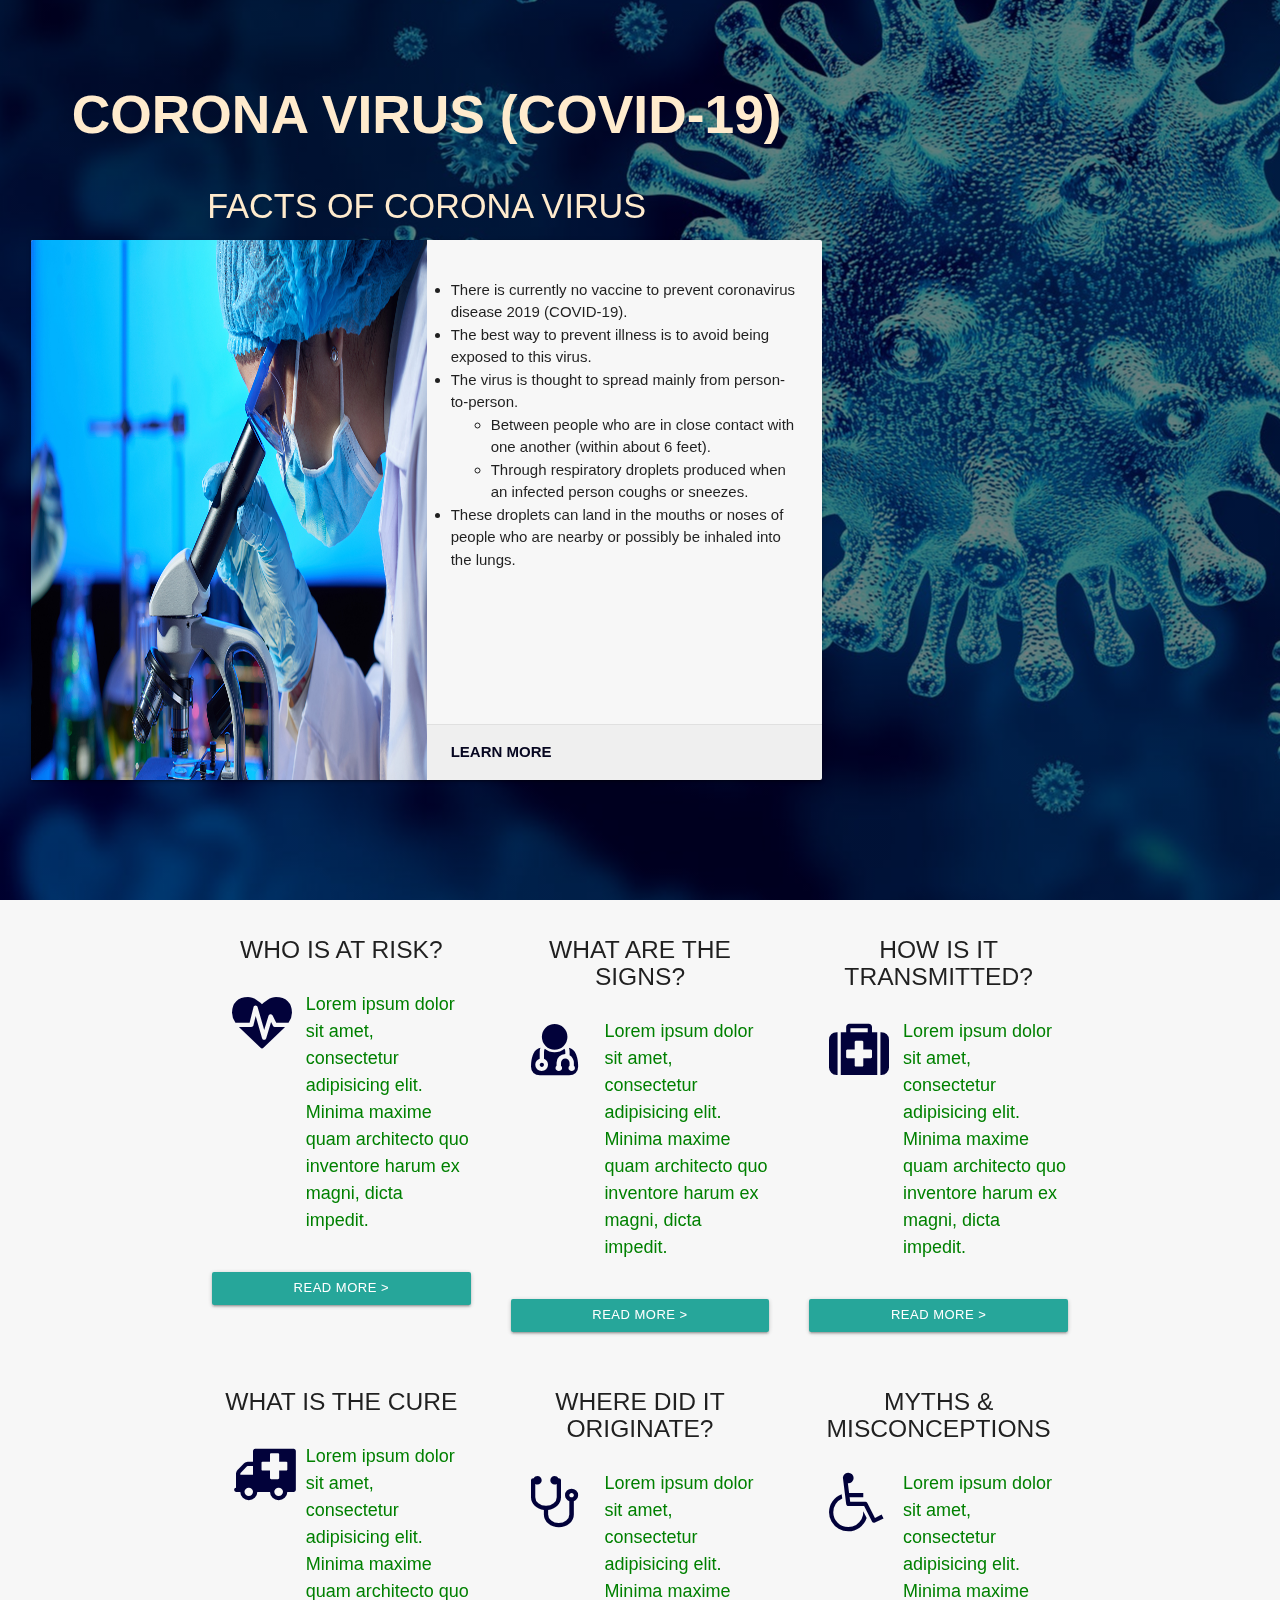
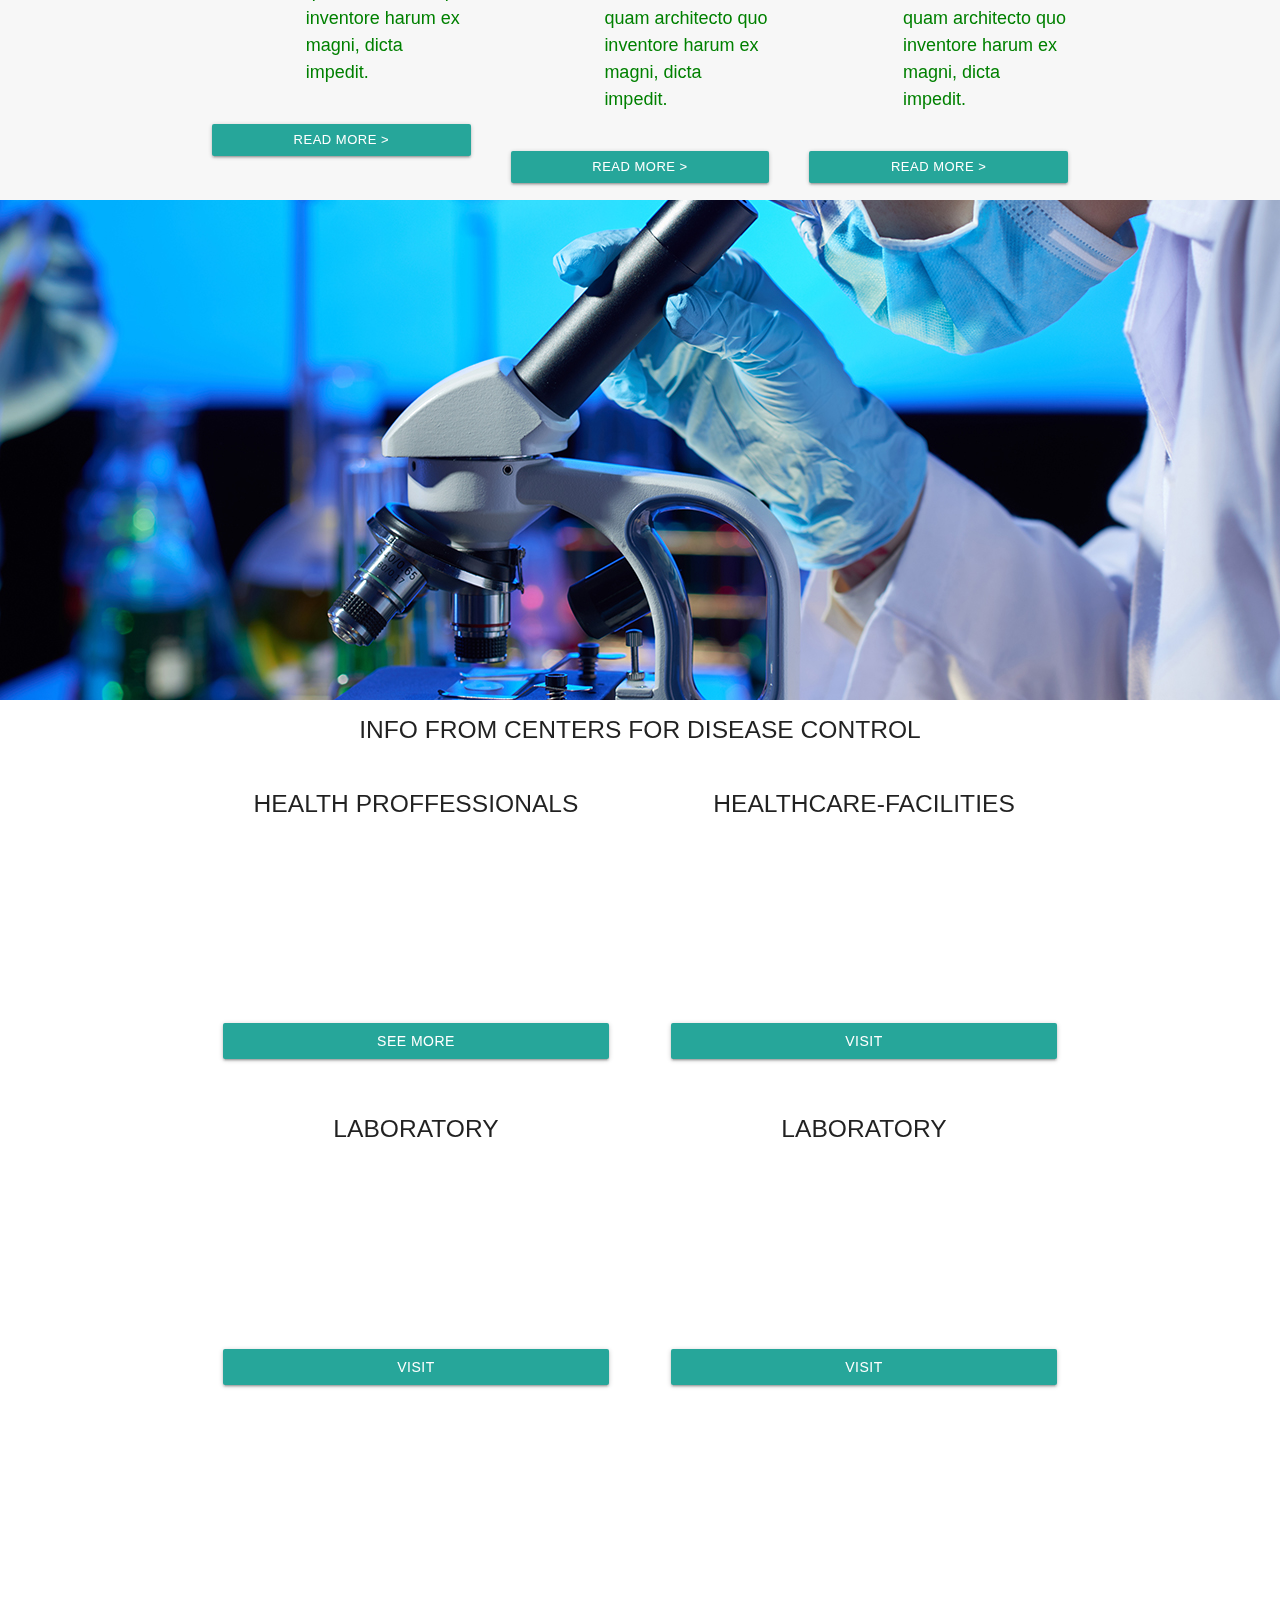
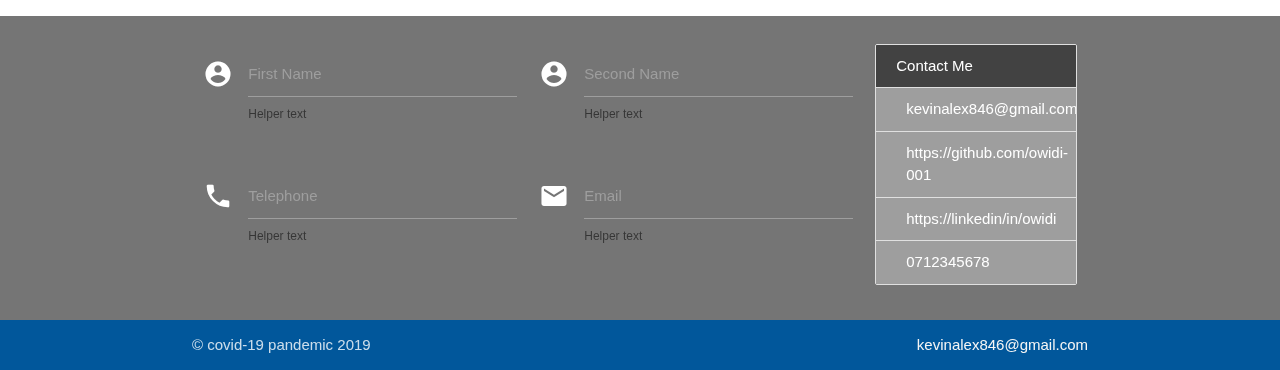
==== index.html @ fd0f8246 "first commit of this project" ====
<!DOCTYPE html>
<html lang="en">

<head>
    <meta charset="UTF-8">
    <meta name="viewport" content="width=device-width, initial-scale=1.0">
    <title>covid-19</title>

    <!-- Material Icons -->
    <link href="https://fonts.googleapis.com/icon?family=Material+Icons" rel="stylesheet">

    <!-- font awesome -->
    <link rel="stylesheet" href="https://cdnjs.cloudflare.com/ajax/libs/font-awesome/4.7.0/css/font-awesome.min.css">

    <!-- Compiled and minified CSS -->
    <link rel="stylesheet" href="https://cdnjs.cloudflare.com/ajax/libs/materialize/1.0.0/css/materialize.min.css">


    <!-- local css -->
    <link rel="stylesheet" href="css/style.css">
</head>

<body>
    <section id="showcase">
        <div class="text-caption">
            <div class="container-grid">
                <h2>corona virus <span> (covid-19)</span></h2>

                <div class="row">
                    <div class="col s12">
                        <h4 class="header">Facts of corona virus</h4>
                        <div class="card horizontal">
                            <div class="card-image">
                                <img src="./imgs/showcase1.jpg" class="responsive-img">
                            </div>
                            <div class="card-stacked">
                                <div class="card-content">
                                    <ul>
                                        <li>There is currently no vaccine to prevent coronavirus disease 2019
                                            (COVID-19).</li>
                                        <li>The best way to prevent illness is to avoid being exposed to this virus.
                                        </li>
                                        <li>The virus is thought to spread mainly from person-to-person.
                                            <ol>
                                                <li>Between people who are in close contact with one another (within
                                                    about 6 feet).</li>
                                                <li>Through respiratory droplets produced when an infected person coughs
                                                    or sneezes.</li>
                                            </ol>
                                        </li>
                                        <li>These droplets can land in the mouths or noses of people who are nearby or
                                            possibly be inhaled into the lungs.</li>
                                        <!-- <li></li> -->
                                    </ul>
                                </div>
                                <div class="card-action">
                                    <span> <a href="#">Learn more</a></span>
                                </div>
                            </div>
                        </div>
                    </div>
                </div>

            </div>

        </div>
        <div class="logo">

        </div>
    </section>

    <!-- second -->
    <section id="second">
        <div class="container">
            <div class="row">
                <div class="col s12 m4 l4">
                    <h5 class="service-heading">who is at risk?</h5>
                    <div class="row">
                        <div class="col s12 m3 l4">
                            <i class=" 	fa fa-heartbeat"></i>
                        </div>
                        <div class="col s12 m9 l8">
                            <p class="flow-text">Lorem ipsum dolor sit amet, consectetur adipisicing elit. Minima maxime
                                quam
                                architecto quo inventore harum ex magni, dicta impedit.</p>
                        </div>
                    </div>
                    <a href="#" class="waves-effect btn btn-small">Read more ></a>
                </div>
                <div class="col s12 m4 l4">
                    <h5 class="service-heading">What are the signs?</h5>
                    <div class="row">
                        <div class="col s12 m3 l4">

                            <i class="fa fa-user-md"></i>
                        </div>
                        <div class="col s12 m9 l8">
                            <p class="flow-text">Lorem ipsum dolor sit amet, consectetur adipisicing elit. Minima maxime
                                quam
                                architecto quo inventore harum ex magni, dicta impedit.</p>

                        </div>
                    </div>
                    <a href="#" class="waves-effect btn btn-small">Read more ></a>
                </div>
                <div class="col s12 m4 l4">
                    <h5 class="service-heading">How is it transmitted?</h5>
                    <div class="row">
                        <div class="col s12 m3 l4">

                            <i class="fa fa-medkit"></i>
                        </div>
                        <div class="col s12 m9 l8">
                            <p class="flow-text">Lorem ipsum dolor sit amet, consectetur adipisicing elit. Minima maxime
                                quam
                                architecto quo inventore harum ex magni, dicta impedit.</p>
                        </div>
                    </div>
                    <a href="#" class="waves-effect btn btn-small">Read more ></a>
                </div>
                <div class="col s12 m4 l4">
                    <h5 class="service-heading">What is the cure</h5>
                    <div class="row">
                        <div class="col s12 m3 l4">

                            <i class=" 	fa fa-ambulance"></i>
                        </div>
                        <div class="col s12 m9 l8">

                            <p class="flow-text">Lorem ipsum dolor sit amet, consectetur adipisicing elit. Minima maxime
                                quam
                                architecto quo inventore harum ex magni, dicta impedit.</p>

                        </div>
                    </div>
                    <a href="#" class="waves-effect btn btn-small">Read more ></a>
                </div>
                <div class="col s12 m4 l4">
                    <h5 class="service-heading">Where did it originate?</h5>
                    <div class="row">
                        <div class="col s12 m3 l4">

                            <i class="fa fa-stethoscope"></i>
                        </div>
                        <div class="col s12 m9 l8">

                            <p class="flow-text">Lorem ipsum dolor sit amet, consectetur adipisicing elit. Minima maxime
                                quam
                                architecto quo inventore harum ex magni, dicta impedit.</p>

                        </div>
                    </div>
                    <a href="#" class="waves-effect btn btn-small">Read more ></a>
                </div>
                <div class="col s12 m4 l4">
                    <h5 class="service-heading">Myths & misconceptions</h5>
                    <div class="row">
                        <div class="col s12 m3 l4">

                            <i class="fa fa-wheelchair"></i>
                        </div>
                        <div class="col s12 m9 l8">

                            <p class="flow-text">Lorem ipsum dolor sit amet, consectetur adipisicing elit. Minima maxime
                                quam
                                architecto quo inventore harum ex magni, dicta impedit.</p>
                        </div>
                    </div>
                    <a href="#" class="waves-effect btn btn-small">Read more ></a>
                </div>

            </div>
        </div>

    </section>

    <!-- parallax section -->

    <article class="parrallax">

        <div class="parallax-container">
            <div class="parallax"><img src="imgs/showcase1.jpg"></div>
        </div>
        <section class="article white">
            <h5>Info from Centers for disease control</h5>
            <div class="row container">
                <div class="col s12 m6 l6">
                    <div class="iframe center">
                        <span class="title">
                            <h5>health proffessionals</h5>
                        </span>
                        <iframe height="100%" width="100%"
                            src="https://www.cdc.gov/coronavirus/2019-ncov/hcp/index.html" frameborder="0"></iframe>
                            <a href="https://www.cdc.gov/coronavirus/2019-ncov/hcp/index.html" class="btn">see more</a>
                    </div>
                </div>
                <div class="col s12 m6 l6">
                    <div class="iframe center">
                        <span class="title">
                            <h5>healthcare-facilities</h5>
                        </span>
                        <iframe height="100%" width="100%"
                            src="https://www.cdc.gov/coronavirus/2019-ncov/healthcare-facilities/index.html"
                            frameborder="0"></iframe>
                            <a href="https://www.cdc.gov/coronavirus/2019-ncov/healthcare-facilities/index.html" class="btn">Visit</a>
                    </div>
                </div>
                <div class="col s12 m6 l6">
                    <div class="iframe center">
                        <span class="title">
                            <h5>laboratory</h5>
                        </span>
                        <iframe height="100%" width="100%"
                            src="https://www.cdc.gov/coronavirus/2019-ncov/lab/index.html" frameborder="0"></iframe>
                            <a href="https://www.cdc.gov/coronavirus/2019-ncov/lab/index.html" class="btn">Visit</a>
                    </div>
                </div>
                <div class="col s12 m6 l6">
                    <div class="iframe center">
                        <span class="title">
                            <h5>laboratory</h5>
                        </span>
                        <iframe height="100%" width="100%"
                            src="https://www.cdc.gov/coronavirus/2019-ncov/lab/index.html" frameborder="0"></iframe>
                            <a href="https://www.cdc.gov/coronavirus/2019-ncov/lab/index.html" class="btn">Visit</a>
                    </div>
                </div>
            </div>
        </section>

    </article>



    <footer class="page-footer #424242 grey darken-1">
        <div class="container">
            <div class="row">
                <div class="col l9 s12">
                    <div class="row">
                        <form class="col s12">
                            <div class="row">
                                <div class="input-field col s6">
                                    <i class="material-icons prefix">account_circle</i>
                                    <input id="icon_prefix" type="text" class="validate">
                                    <label for="icon_prefix">First Name</label>
                                    <span class="helper-text" data-error="wrong" data-success="right">Helper text</span>
                                </div>
                                <div class="input-field col s6">
                                    <i class="material-icons prefix">account_circle</i>
                                    <input id="icon_prefix" type="text" class="validate">
                                    <label for="icon_prefix">Second Name</label>
                                    <span class="helper-text" data-error="wrong" data-success="right">Helper text</span>
                                </div>
                            </div>
                            <div class="row">
                                <div class="input-field col s6">
                                    <i class="material-icons prefix">phone</i>
                                    <input id="icon_telephone" type="tel" class="validate">
                                    <label for="icon_telephone">Telephone</label>
                                    <span class="helper-text" data-error="wrong" data-success="right">Helper text</span>
                                </div>

                                <div class="input-field col s6">
                                    <i class="material-icons prefix">mail</i>
                                    <input id="icon_mail" type="email" class="validate">
                                    <label for="icon_mail">Email</label>
                                    <span class="helper-text" data-error="wrong" data-success="right">Helper text</span>
                                </div>
                            </div>
                        </form>
                    </div>
                </div>
                <div class="col  l3  s12">
                    <ul class="collection with-header">
                        <li class="collection-header #424242 grey darken-3">Contact Me</li>
                        <li class="collection-item #9e9e9e grey">kevinalex846@gmail.com</li>
                        <li class="collection-item #9e9e9e grey">https://github.com/owidi-001</li>
                        <li class="collection-item #9e9e9e grey">https://linkedin/in/owidi</li>
                        <li class="collection-item #9e9e9e grey"> 0712345678</li>
                      </ul>
                </div>
            </div>
        </div>
        <div class="footer-copyright #01579b light-blue darken-4">
            <div class="container">
                &copy; covid-19 pandemic 2019
                <a class="grey-text text-lighten-4 right" href="#!">kevinalex846@gmail.com</a>
            </div>
        </div>
    </footer>


    <!-- Compiled and minified JavaScript -->
    <script src="https://cdnjs.cloudflare.com/ajax/libs/materialize/1.0.0/js/materialize.min.js"></script>
    <script>
        M.AutoInit();
    </script>
</body>

</html>
---- css/style.css ----
/* globals */
*, ::before, ::after {
    box-sizing: inherit;
}
h1,h2,h3,h4,h5,h6{
    text-transform: uppercase;
    text-align: center;
}
.flow-text{
    color: green;
    font-size: large;
}
i.fa{
    font-size: 60px;
    text-align: center;
    color: rgb(2, 2, 58);
    padding: 20px;
    /* margin: 0px auto; */
    
}
.btn{
    width: 100%;
}
section{
    height: 100vh;
}
iframe ,.iframe{
    padding: 20px;
}

/* showcase */
#showcase{
    background: linear-gradient( rgba(0, 0, 0, 0.5), rgba(0, 0, 0, 0.5) ), url('../imgs/showcase.jpg');
    background-repeat: no-repeat;
    background-attachment: fixed;
    background-position: center;
    height: 100vh;
    display: grid;
    /* grid-template-columns: repeat(2,1fr); */
    grid-template-columns: 2fr 1fr;
}
/* #showcase .text-caption{
} */
#showcase .text-caption h2{
    color: blanchedalmond;
    padding-top: 30px;
    font-weight: 800;
}
#showcase .text-caption .container-grid{
    padding: 20px;

}
#showcase .text-caption .row .card{
    height: 60vh;
}
#showcase .text-caption .row h4.header{
    color: blanchedalmond;
}
#showcase .text-caption .row .card .card-image img{
    height: 100%;
}
#showcase .text-caption .row .card .card-stacked{
    background: rgba(0, 0, 0, 0.030);
} 
#showcase .text-caption .row .card .card-stacked ul li{
    list-style-type: disc;
    mix-blend-mode: multiply;
}
#showcase .text-caption .row .card .card-stacked ul li ol li{
    list-style-type: circle;
}
#showcase .text-caption .row .card .card-stacked .card-action a{
    color: rgb(6, 6, 32) !important;
    font-weight: 700;
}
#second{
    display: flex;
  justify-content: center;
  background: rgba(0, 0, 0, 0.030);
}
#second .row .m4{
    padding: 20px;
}
#c{
    background: #000;
    color: cornsilk;

}
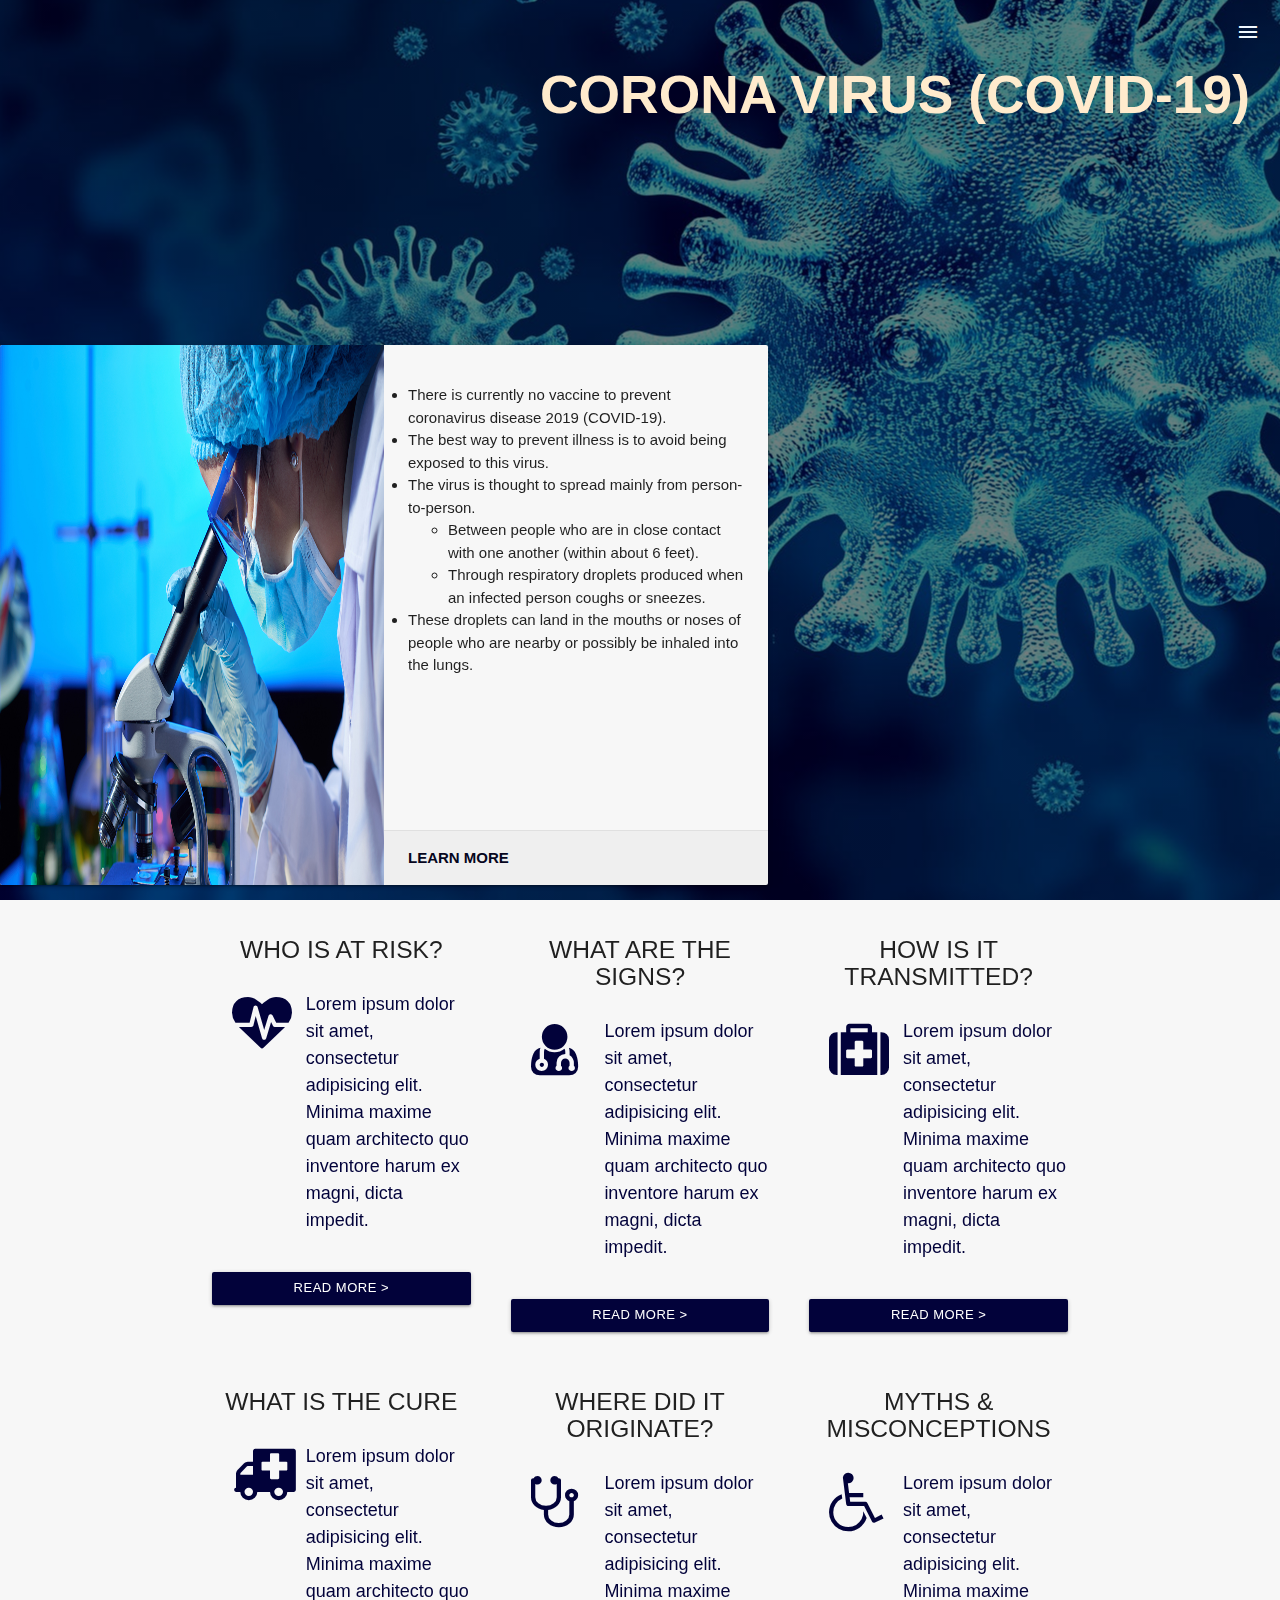
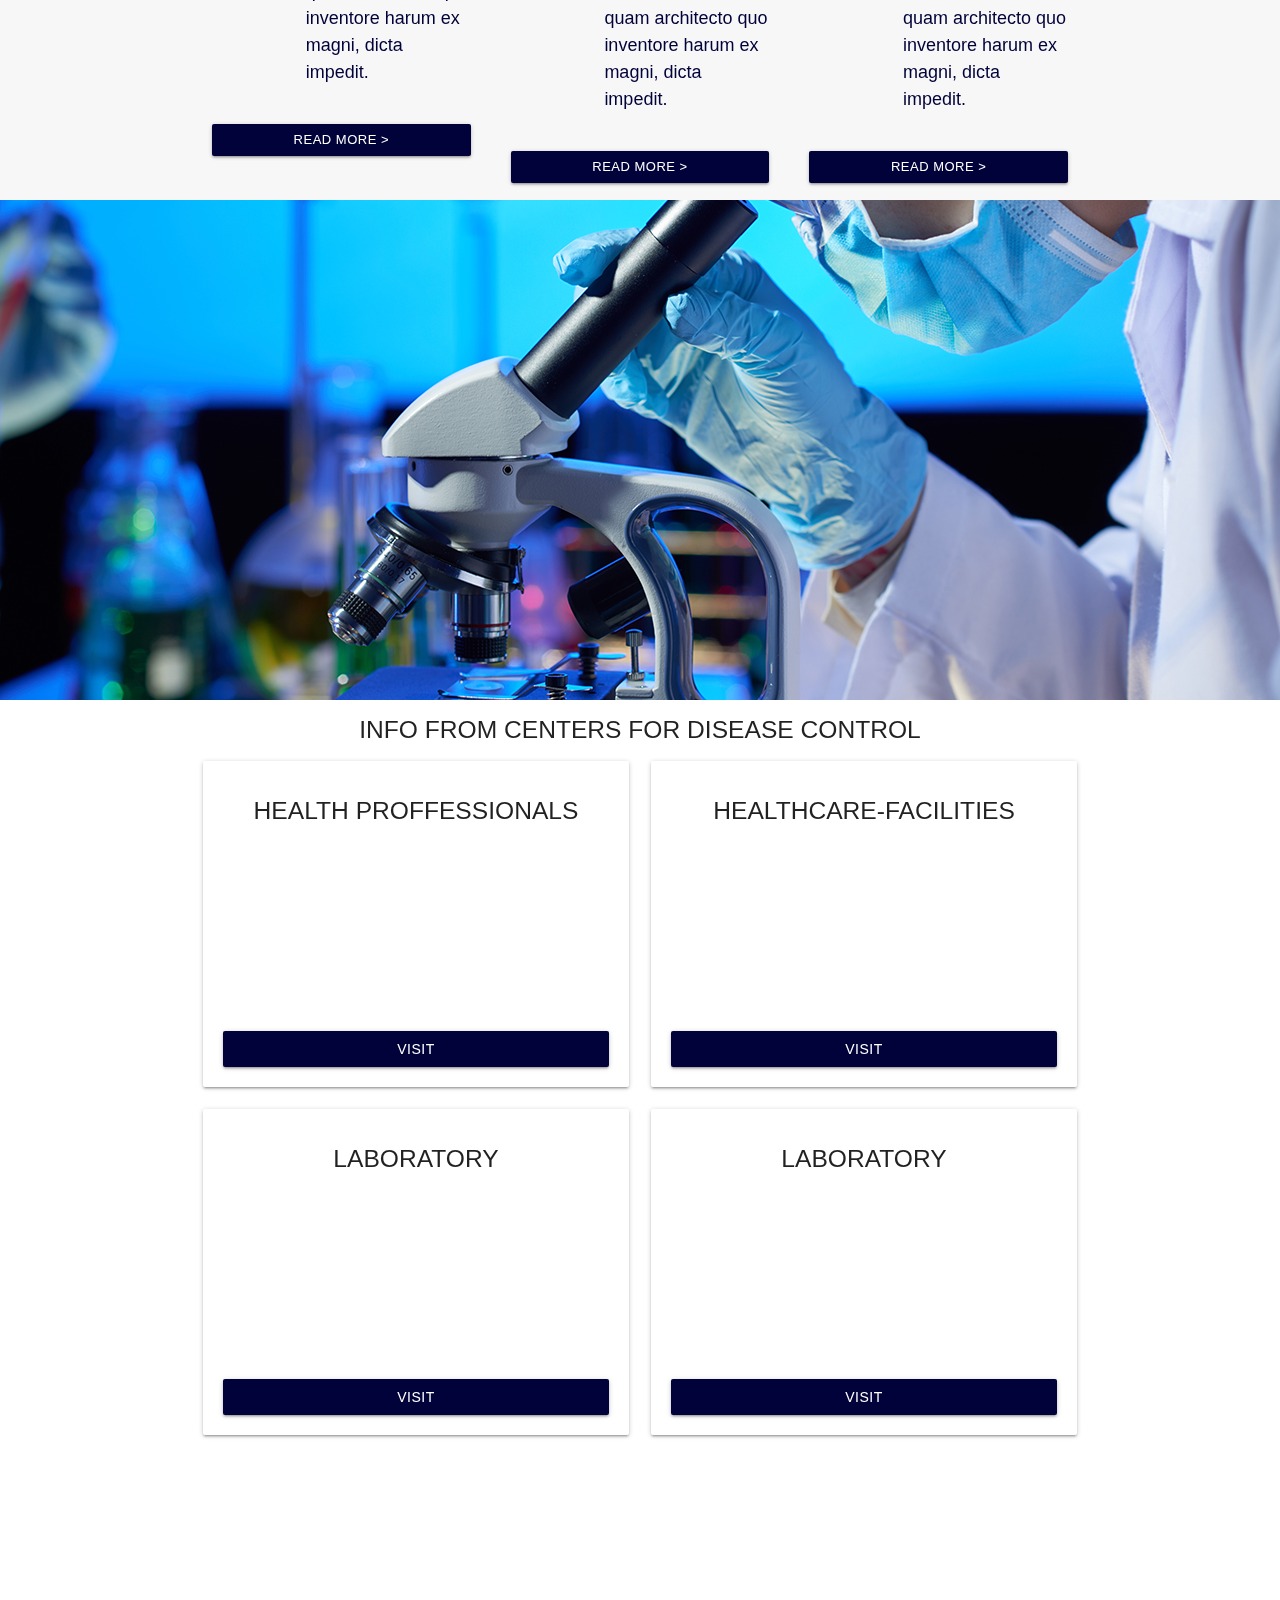
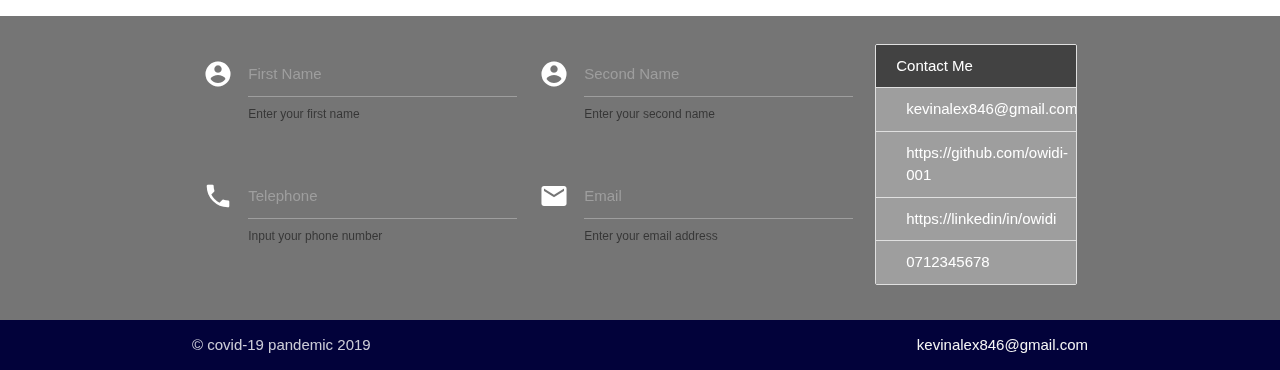
==== commit 33a752b1: "second commit" ====
--- a/index.html
+++ b/index.html
@@ -23,50 +23,73 @@
 <body>
     <section id="showcase">
         <div class="text-caption">
-            <div class="container-grid">
-                <h2>corona virus <span> (covid-19)</span></h2>
-
-                <div class="row">
-                    <div class="col s12">
-                        <h4 class="header">Facts of corona virus</h4>
-                        <div class="card horizontal">
-                            <div class="card-image">
-                                <img src="./imgs/showcase1.jpg" class="responsive-img">
+            <div class="container">
+                <h2>corona virus <span class="nav-title"> (covid-19)</span></h2>
+            </div>
+
+        </div>
+        <div class="pull-nav">
+
+            
+
+            <ul id="slide-out" class="sidenav">
+                <li>
+                    <div class="user-view">
+                        <div class="background">
+                            <img src="imgs/Coronavirus-Detection.jpg" class="responsive-img">
+                        </div>
+                        <a href="#user"><img class="circle responsive-img" src="imgs/corona1.jpg"></a>
+                        <a href="#name"><span class="white-text name">Kevin Owidi</span></a>
+                        <a href="#email"><span class="white-text email">kevinalex846@gmail.com</span></a>
+                    </div>
+                </li>
+                <li><a href="#!"><i class="material-icons">cloud</i>First Link With Icon</a></li>
+                <li><a href="#!">Second Link</a></li>
+                <li>
+                    <div class="divider"></div>
+                </li>
+                <li><a class="subheader">Subheader</a></li>
+                <li><a class="waves-effect" href="#!">Third Link With Waves</a></li>
+            </ul>
+            <a href="#" data-target="slide-out" class="sidenav-trigger right" id="menu"><i
+                    class="material-icons">menu</i></a>
+
+<!-- card -->
+                    <div class="row">
+                        <div class="col s12">
+                            <div class="card horizontal">
+                                <div class="card-image">
+                                    <img src="./imgs/showcase1.jpg" class="responsive-img">
+                                </div>
+                                <div class="card-stacked">
+                                    <div class="card-content">
+                                        <ul>
+                                            <li>There is currently no vaccine to prevent coronavirus disease 2019
+                                                (COVID-19).</li>
+                                            <li>The best way to prevent illness is to avoid being exposed to this virus.
+                                            </li>
+                                            <li>The virus is thought to spread mainly from person-to-person.
+                                                <ol>
+                                                    <li>Between people who are in close contact with one another (within
+                                                        about 6 feet).</li>
+                                                    <li>Through respiratory droplets produced when an infected person coughs
+                                                        or sneezes.</li>
+                                                </ol>
+                                            </li>
+                                            <li>These droplets can land in the mouths or noses of people who are nearby or
+                                                possibly be inhaled into the lungs.</li>
+                                            <!-- <li></li> -->
+                                        </ul>
+                                    </div>
+                                    <div class="card-action">
+                                        <span> <a href="#">Learn more</a></span>
+                                    </div>
+                                </div>
                             </div>
-                            <div class="card-stacked">
-                                <div class="card-content">
-                                    <ul>
-                                        <li>There is currently no vaccine to prevent coronavirus disease 2019
-                                            (COVID-19).</li>
-                                        <li>The best way to prevent illness is to avoid being exposed to this virus.
-                                        </li>
-                                        <li>The virus is thought to spread mainly from person-to-person.
-                                            <ol>
-                                                <li>Between people who are in close contact with one another (within
-                                                    about 6 feet).</li>
-                                                <li>Through respiratory droplets produced when an infected person coughs
-                                                    or sneezes.</li>
-                                            </ol>
-                                        </li>
-                                        <li>These droplets can land in the mouths or noses of people who are nearby or
-                                            possibly be inhaled into the lungs.</li>
-                                        <!-- <li></li> -->
-                                    </ul>
-                                </div>
-                                <div class="card-action">
-                                    <span> <a href="#">Learn more</a></span>
-                                </div>
-                            </div>
-                        </div>
-                    </div>
-                </div>
-
-            </div>
-
-        </div>
-        <div class="logo">
-
-        </div>
+                        </div>
+                    </div>
+        </div>
+        
     </section>
 
     <!-- second -->
@@ -185,44 +208,45 @@
             <h5>Info from Centers for disease control</h5>
             <div class="row container">
                 <div class="col s12 m6 l6">
-                    <div class="iframe center">
+                    <div class="iframe card-panel hoverable">
                         <span class="title">
                             <h5>health proffessionals</h5>
                         </span>
                         <iframe height="100%" width="100%"
                             src="https://www.cdc.gov/coronavirus/2019-ncov/hcp/index.html" frameborder="0"></iframe>
-                            <a href="https://www.cdc.gov/coronavirus/2019-ncov/hcp/index.html" class="btn">see more</a>
+                        <a href="https://www.cdc.gov/coronavirus/2019-ncov/hcp/index.html" class="btn">Visit</a>
                     </div>
                 </div>
                 <div class="col s12 m6 l6">
-                    <div class="iframe center">
+                    <div class="iframe card-panel hoverable">
                         <span class="title">
                             <h5>healthcare-facilities</h5>
                         </span>
                         <iframe height="100%" width="100%"
                             src="https://www.cdc.gov/coronavirus/2019-ncov/healthcare-facilities/index.html"
                             frameborder="0"></iframe>
-                            <a href="https://www.cdc.gov/coronavirus/2019-ncov/healthcare-facilities/index.html" class="btn">Visit</a>
+                        <a href="https://www.cdc.gov/coronavirus/2019-ncov/healthcare-facilities/index.html"
+                            class="btn">Visit</a>
                     </div>
                 </div>
                 <div class="col s12 m6 l6">
-                    <div class="iframe center">
+                    <div class="iframe card-panel hoverable">
                         <span class="title">
                             <h5>laboratory</h5>
                         </span>
                         <iframe height="100%" width="100%"
                             src="https://www.cdc.gov/coronavirus/2019-ncov/lab/index.html" frameborder="0"></iframe>
-                            <a href="https://www.cdc.gov/coronavirus/2019-ncov/lab/index.html" class="btn">Visit</a>
+                        <a href="https://www.cdc.gov/coronavirus/2019-ncov/lab/index.html" class="btn">Visit</a>
                     </div>
                 </div>
                 <div class="col s12 m6 l6">
-                    <div class="iframe center">
+                    <div class="iframe card-panel hoverable">
                         <span class="title">
                             <h5>laboratory</h5>
                         </span>
                         <iframe height="100%" width="100%"
                             src="https://www.cdc.gov/coronavirus/2019-ncov/lab/index.html" frameborder="0"></iframe>
-                            <a href="https://www.cdc.gov/coronavirus/2019-ncov/lab/index.html" class="btn">Visit</a>
+                        <a href="https://www.cdc.gov/coronavirus/2019-ncov/lab/index.html" class="btn">Visit</a>
                     </div>
                 </div>
             </div>
@@ -243,13 +267,15 @@
                                     <i class="material-icons prefix">account_circle</i>
                                     <input id="icon_prefix" type="text" class="validate">
                                     <label for="icon_prefix">First Name</label>
-                                    <span class="helper-text" data-error="wrong" data-success="right">Helper text</span>
+                                    <span class="helper-text" data-error="wrong" data-success="right">Enter your first
+                                        name</span>
                                 </div>
                                 <div class="input-field col s6">
                                     <i class="material-icons prefix">account_circle</i>
                                     <input id="icon_prefix" type="text" class="validate">
                                     <label for="icon_prefix">Second Name</label>
-                                    <span class="helper-text" data-error="wrong" data-success="right">Helper text</span>
+                                    <span class="helper-text" data-error="wrong" data-success="right">Enter your second
+                                        name</span>
                                 </div>
                             </div>
                             <div class="row">
@@ -257,14 +283,16 @@
                                     <i class="material-icons prefix">phone</i>
                                     <input id="icon_telephone" type="tel" class="validate">
                                     <label for="icon_telephone">Telephone</label>
-                                    <span class="helper-text" data-error="wrong" data-success="right">Helper text</span>
+                                    <span class="helper-text" data-error="wrong" data-success="right">Input your phone
+                                        number</span>
                                 </div>
 
                                 <div class="input-field col s6">
                                     <i class="material-icons prefix">mail</i>
                                     <input id="icon_mail" type="email" class="validate">
                                     <label for="icon_mail">Email</label>
-                                    <span class="helper-text" data-error="wrong" data-success="right">Helper text</span>
+                                    <span class="helper-text" data-error="wrong" data-success="right">Enter your email
+                                        address</span>
                                 </div>
                             </div>
                         </form>
@@ -277,11 +305,11 @@
                         <li class="collection-item #9e9e9e grey">https://github.com/owidi-001</li>
                         <li class="collection-item #9e9e9e grey">https://linkedin/in/owidi</li>
                         <li class="collection-item #9e9e9e grey"> 0712345678</li>
-                      </ul>
-                </div>
-            </div>
-        </div>
-        <div class="footer-copyright #01579b light-blue darken-4">
+                    </ul>
+                </div>
+            </div>
+        </div>
+        <div class="footer-copyright ">
             <div class="container">
                 &copy; covid-19 pandemic 2019
                 <a class="grey-text text-lighten-4 right" href="#!">kevinalex846@gmail.com</a>
--- a/css/style.css
+++ b/css/style.css
@@ -7,7 +7,7 @@
     text-align: center;
 }
 .flow-text{
-    color: green;
+    color: rgb(2, 2, 58);
     font-size: large;
 }
 i.fa{
@@ -20,12 +20,22 @@
 }
 .btn{
     width: 100%;
+    background: rgb(2, 2, 58);
+}
+.btn:hover{
+    background: rgb(2, 2, 58);
 }
 section{
     height: 100vh;
 }
 iframe ,.iframe{
     padding: 20px;
+}
+
+/* navigation */
+#menu{
+    padding: 20px;
+    color: aliceblue;
 }
 
 /* showcase */
@@ -37,39 +47,48 @@
     height: 100vh;
     display: grid;
     /* grid-template-columns: repeat(2,1fr); */
-    grid-template-columns: 2fr 1fr;
+    grid-template-columns: 1fr 2fr;
+    position: relative;
+    
 }
 /* #showcase .text-caption{
 } */
 #showcase .text-caption h2{
+    position: absolute;
+    top: 0;
+    right: 0;
     color: blanchedalmond;
-    padding-top: 30px;
+    padding: 30px;
     font-weight: 800;
 }
-#showcase .text-caption .container-grid{
+#showcase .text-caption .container{
     padding: 20px;
 
 }
-#showcase .text-caption .row .card{
+#showcase .row .card{
     height: 60vh;
+    position: absolute;
+    bottom: 0;
+    left: 0;
+    width: 60%;
 }
-#showcase .text-caption .row h4.header{
+#showcase .row h4.header{
     color: blanchedalmond;
 }
-#showcase .text-caption .row .card .card-image img{
+#showcase .row .card .card-image img{
     height: 100%;
 }
-#showcase .text-caption .row .card .card-stacked{
+#showcase .row .card .card-stacked{
     background: rgba(0, 0, 0, 0.030);
 } 
-#showcase .text-caption .row .card .card-stacked ul li{
+#showcase .row .card .card-stacked ul li{
     list-style-type: disc;
     mix-blend-mode: multiply;
 }
-#showcase .text-caption .row .card .card-stacked ul li ol li{
+#showcase .row .card .card-stacked ul li ol li{
     list-style-type: circle;
 }
-#showcase .text-caption .row .card .card-stacked .card-action a{
+#showcase .row .card .card-stacked .card-action a{
     color: rgb(6, 6, 32) !important;
     font-weight: 700;
 }
@@ -85,4 +104,8 @@
     background: #000;
     color: cornsilk;
 
+}
+
+footer .footer-copyright{
+    background: rgb(2, 2, 58) !important;
 }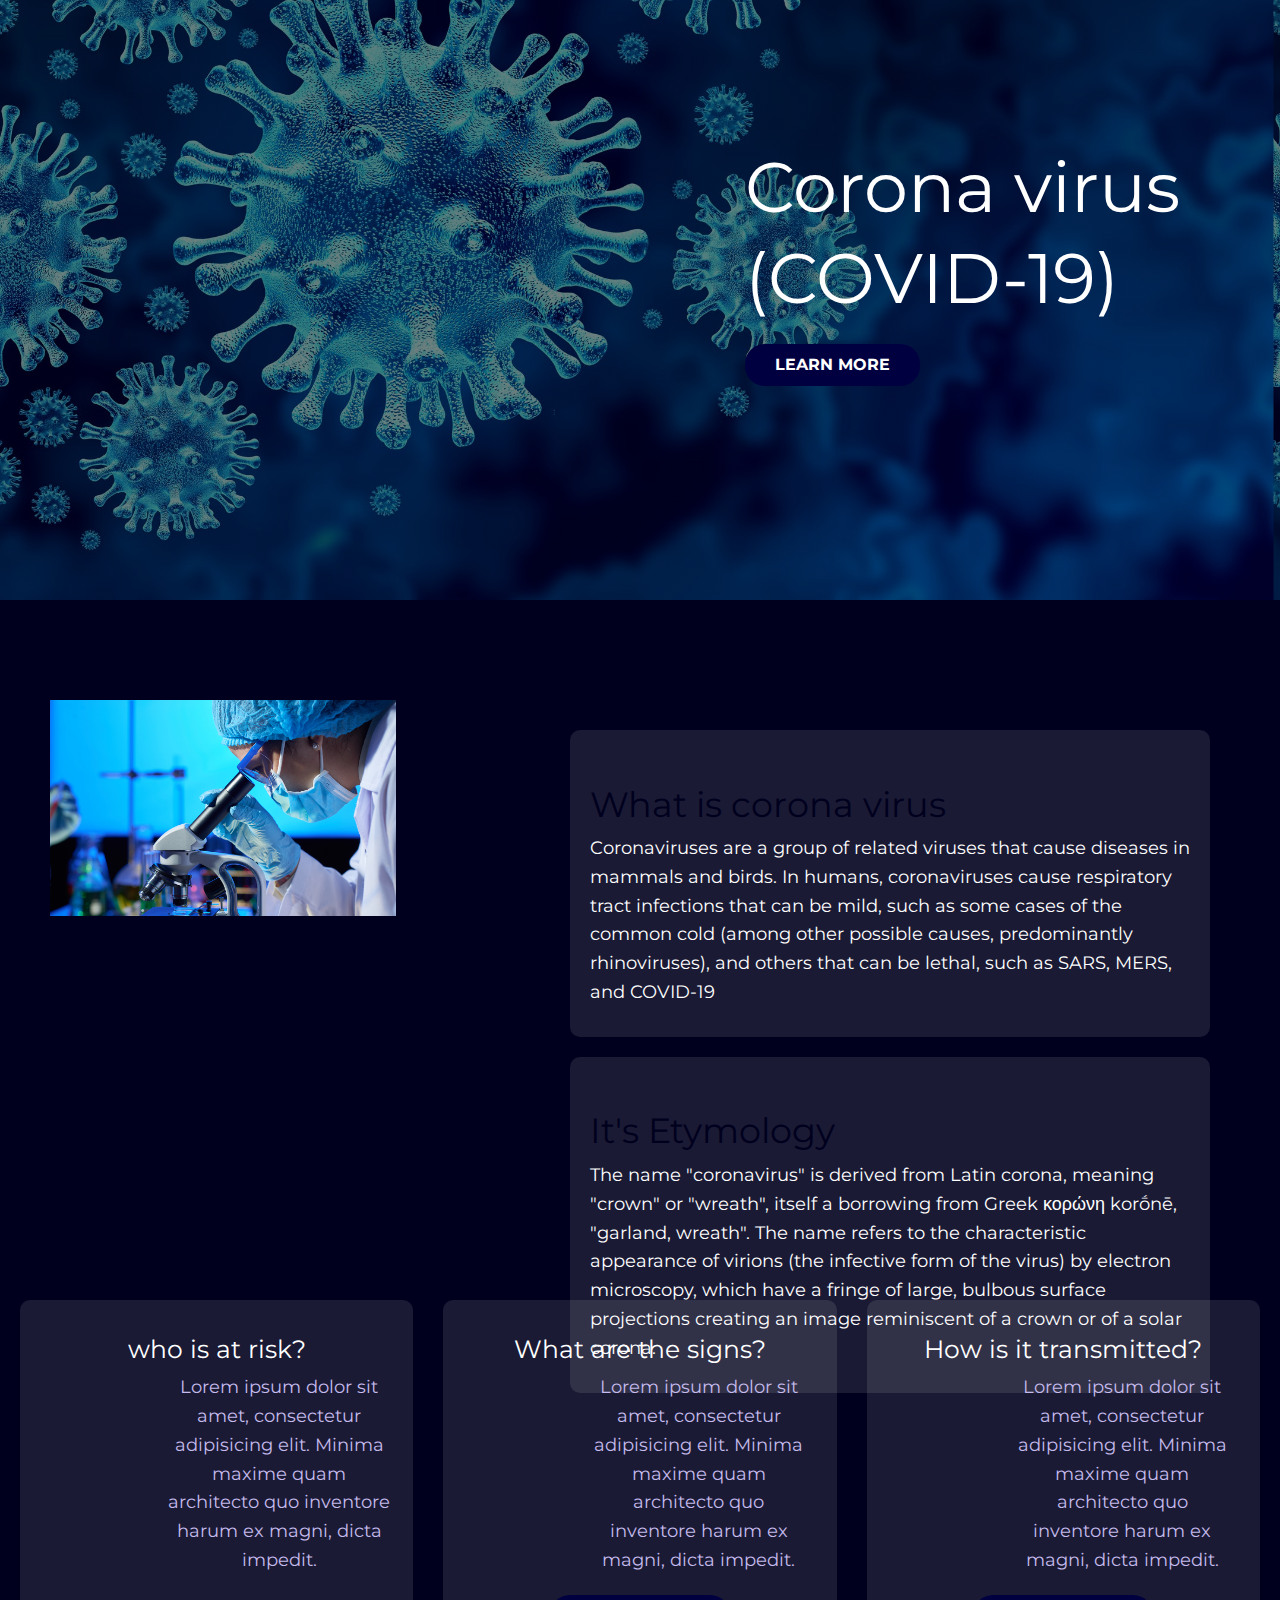
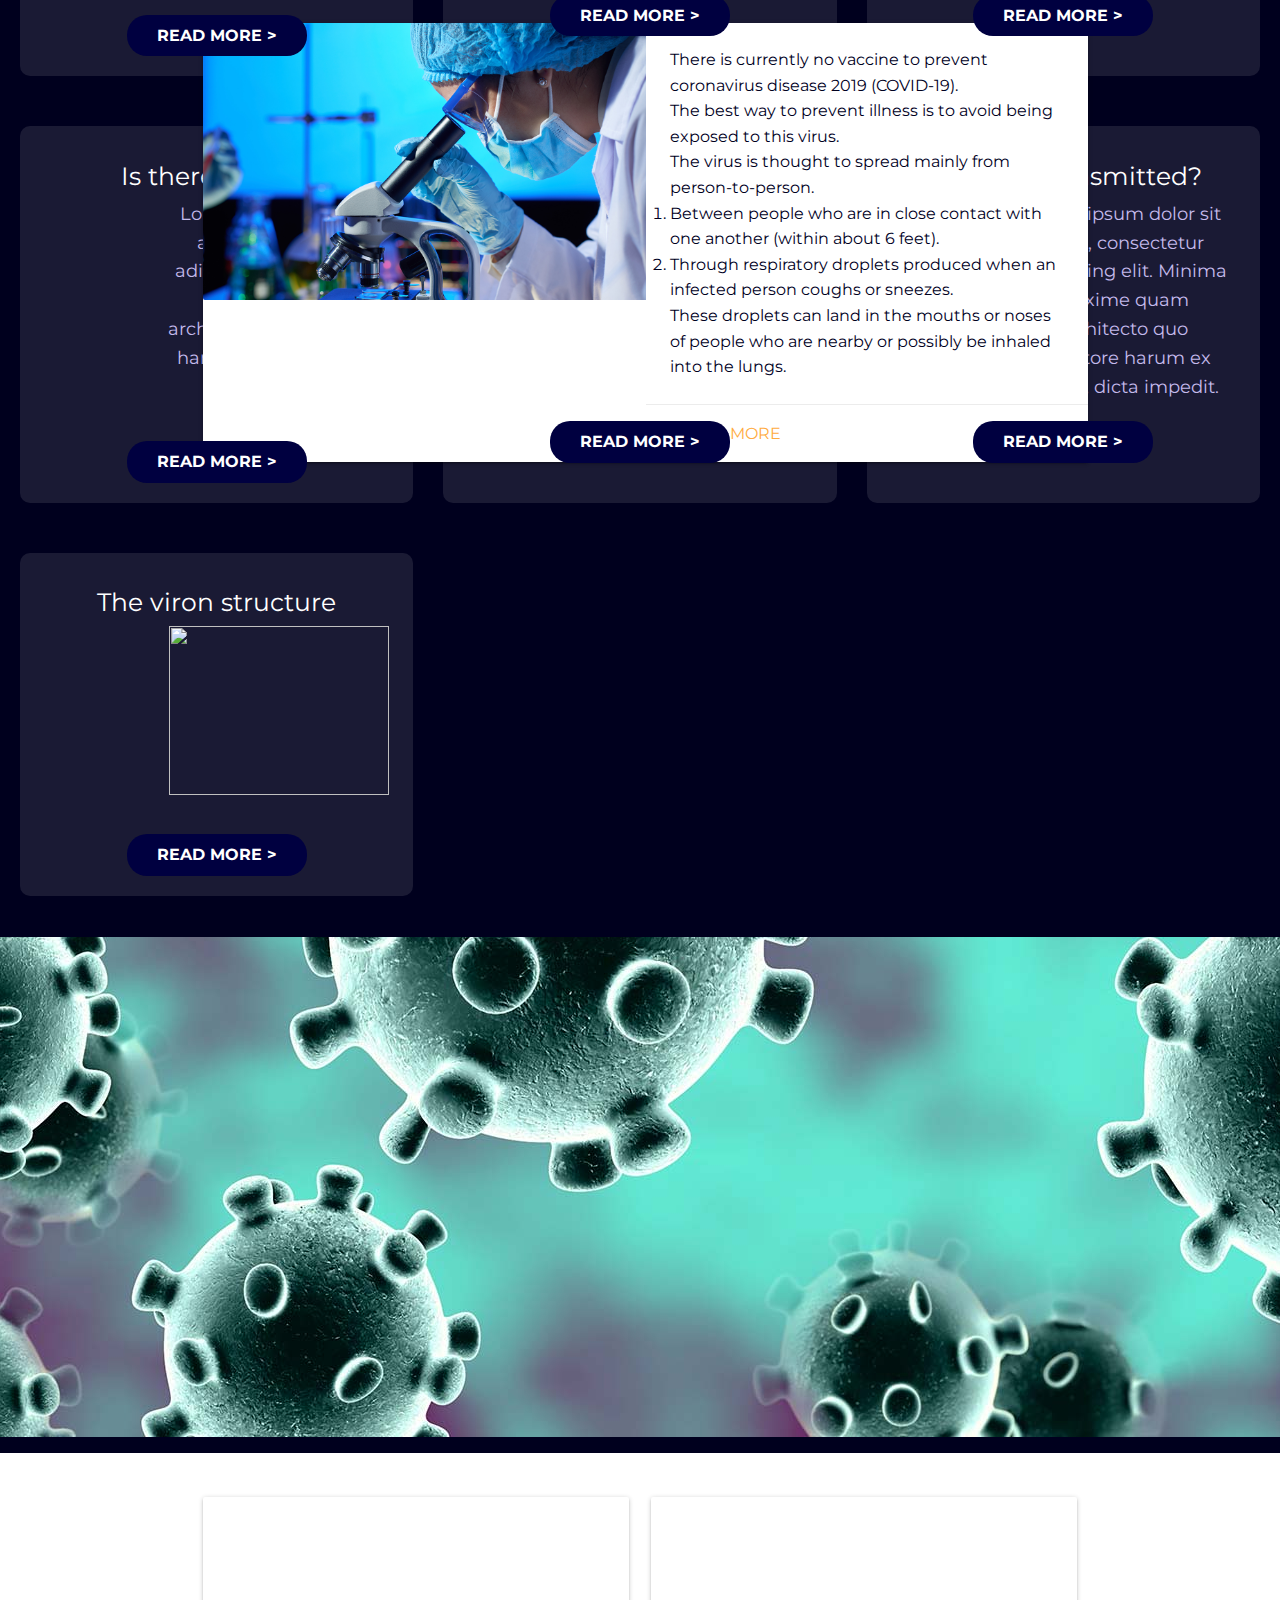
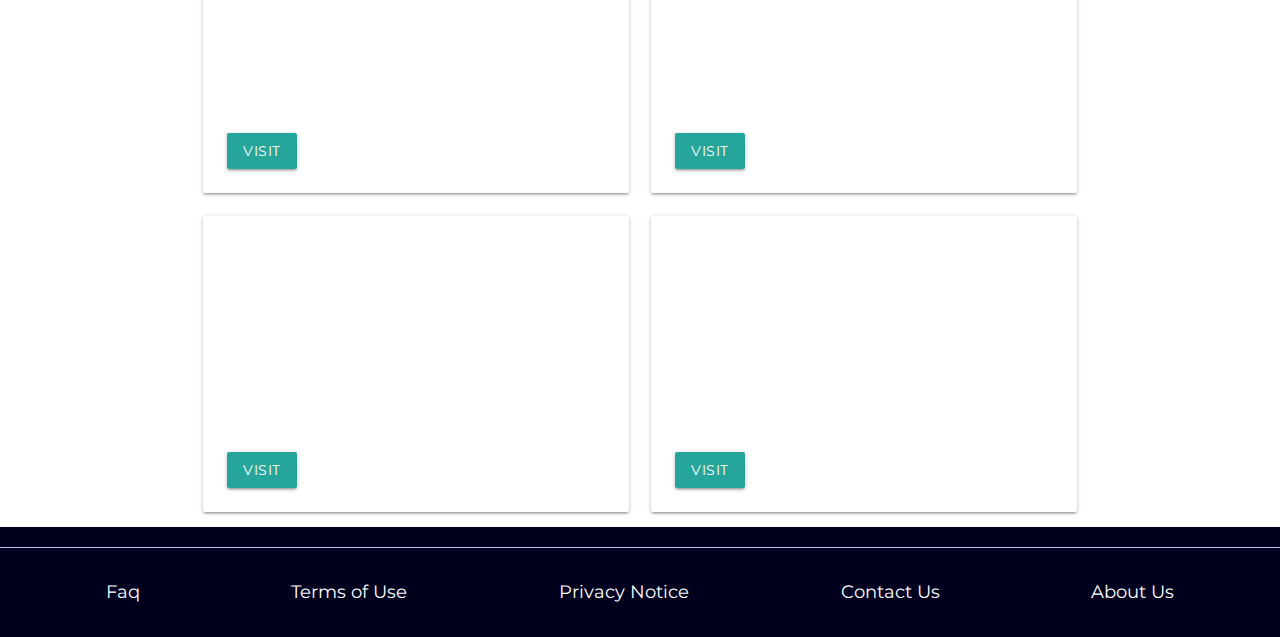
==== commit b48ec1b7: "Reallx effect" ====
--- a/index.html
+++ b/index.html
@@ -4,207 +4,209 @@
 <head>
     <meta charset="UTF-8">
     <meta name="viewport" content="width=device-width, initial-scale=1.0">
-    <title>covid-19</title>
-
-    <!-- Material Icons -->
-    <link href="https://fonts.googleapis.com/icon?family=Material+Icons" rel="stylesheet">
-
+    <title>corona virus</title>
     <!-- font awesome -->
-    <link rel="stylesheet" href="https://cdnjs.cloudflare.com/ajax/libs/font-awesome/4.7.0/css/font-awesome.min.css">
-
-    <!-- Compiled and minified CSS -->
+    <link rel="stylesheet" href="https://cdnjs.cloudflare.com/ajax/libs/font-awesome/5.13.0/css/all.min.css"
+        integrity="sha256-h20CPZ0QyXlBuAw7A+KluUYx/3pK+c7lYEpqLTlxjYQ=" crossorigin="anonymous" />
+
+    <!-- Compiled and minified materialize CSS -->
     <link rel="stylesheet" href="https://cdnjs.cloudflare.com/ajax/libs/materialize/1.0.0/css/materialize.min.css">
 
-
     <!-- local css -->
-    <link rel="stylesheet" href="css/style.css">
+    <link rel="stylesheet" href="./css/style.css">
 </head>
 
 <body>
-    <section id="showcase">
-        <div class="text-caption">
-            <div class="container">
-                <h2>corona virus <span class="nav-title"> (covid-19)</span></h2>
-            </div>
-
-        </div>
-        <div class="pull-nav">
-
-            
-
-            <ul id="slide-out" class="sidenav">
-                <li>
-                    <div class="user-view">
-                        <div class="background">
-                            <img src="imgs/Coronavirus-Detection.jpg" class="responsive-img">
+    <section class="section section-top">
+        <div class="content rellax" data-rellax-speed="-1">
+            <h1>Corona virus <br> (COVID-19)</h1>
+            <a href="#" class="btns btn-primary">Learn More</a>
+        </div>
+    </section>
+
+    <section class="section section-stream">
+        <img class="play rellax" src="./imgs/showcase1.jpg" alt="" data-rellax-speed="1" data-rellax-xs-speed="5" />
+        <div class="content rellax" data-rellax-speed="10">
+            <div>
+                <h2 class="primary-text">What is corona virus</h2>
+                <p>
+                    Coronaviruses are a group of related viruses that cause diseases in mammals and birds. In humans,
+                    coronaviruses cause respiratory tract infections that can be mild, such as some cases of the common
+                    cold (among other possible causes, predominantly rhinoviruses), and others that can be lethal, such
+                    as SARS, MERS, and COVID-19
+                </p>
+            </div>
+            <div>
+                <h2 class="primary-text">It's Etymology</h2 class="secondary-text">
+                <p>The name "coronavirus" is derived from Latin corona, meaning "crown" or "wreath", itself a borrowing
+                    from Greek κορώνη korṓnē, "garland, wreath". The name refers to the characteristic appearance of
+                    virions (the infective form of the virus) by electron microscopy, which have a fringe of large,
+                    bulbous surface projections creating an image reminiscent of a crown or of a solar corona. </p>
+            </div>
+        </div>
+    </section>
+
+    <section class="section section-grid">
+        <div class="rellax" data-rellax-speed="7" data-rellax-xs-speed="3">
+            <div class="col s12 m4 l4">
+                <h5 class="service-heading">who is at risk?</h5>
+                <div class="row">
+                    <div class="col s12 m3 l4">
+                        <i class=" 	fa fa-heartbeat"></i>
+                    </div>
+                    <div class="col s12 m9 l8">
+                        <p>Lorem ipsum dolor sit amet, consectetur adipisicing elit. Minima maxime
+                            quam
+                            architecto quo inventore harum ex magni, dicta impedit.</p>
+                    </div>
+                </div>
+                <a href="#" class="waves-effect btns">Read more ></a>
+            </div>
+        </div>
+        <div class="rellax" data-rellax-speed="4" data-rellax-xs-speed="3">
+            <h5 class="service-heading">What are the signs?</h5>
+            <div class="row">
+                <div class="col s12 m3 l4">
+
+                    <i class="fa fa-user-md"></i>
+                </div>
+                <div class="col s12 m9 l8">
+                    <p>Lorem ipsum dolor sit amet, consectetur adipisicing elit. Minima maxime
+                        quam
+                        architecto quo inventore harum ex magni, dicta impedit.</p>
+
+                </div>
+                <a href="#" class="waves-effect btns">Read more ></a>
+            </div>
+        </div>
+        <div class="rellax" data-rellax-speed="3" data-rellax-xs-speed="3">
+            <h5 class="service-heading">How is it transmitted?</h5>
+            <div class="row">
+                <div class="col s12 m3 l4">
+
+                    <i class="fa fa-medkit"></i>
+                </div>
+                <div class="col s12 m9 l8">
+                    <p>Lorem ipsum dolor sit amet, consectetur adipisicing elit. Minima maxime
+                        quam
+                        architecto quo inventore harum ex magni, dicta impedit.</p>
+                </div>
+                <a href="#" class="waves-effect btns">Read more ></a>
+            </div>
+        </div>
+
+        <!-- two -->
+        <div class="rellax" data-rellax-speed="6" data-rellax-xs-speed="3">
+            <div class="col s12 m4 l4">
+                <h5 class="service-heading">Is there a cure?</h5>
+                <div class="row">
+                    <div class="col s12 m3 l4">
+                        <i class=" 	fa fa-ambulance"></i>
+                    </div>
+                    <div class="col s12 m9 l8">
+                        <p>Lorem ipsum dolor sit amet, consectetur adipisicing elit. Minima maxime
+                            quam
+                            architecto quo inventore harum ex magni, dicta impedit.</p>
+                    </div>
+                </div>
+                <a href="#" class="waves-effect btns">Read more ></a>
+            </div>
+        </div>
+        <div class="rellax" data-rellax-speed="4" data-rellax-xs-speed="3">
+            <h5 class="service-heading">What are the signs?</h5>
+            <div class="row">
+                <div class="col s12 m3 l4">
+
+                    <i class="fa fa-stethoscope"></i>
+                </div>
+                <div class="col s12 m9 l8">
+                    <p>Lorem ipsum dolor sit amet, consectetur adipisicing elit. Minima maxime
+                        quam
+                        architecto quo inventore harum ex magni, dicta impedit.</p>
+
+                </div>
+                <a href="#" class="waves-effect btns">Read more ></a>
+            </div>
+        </div>
+        <div class="rellax" data-rellax-speed="3" data-rellax-xs-speed="3">
+            <h5 class="service-heading">How is it transmitted?</h5>
+            <div class="row">
+                <div class="col s12 m3 l4">
+
+                    <i class="fa fa-wheelchair"></i>
+                </div>
+                <div class="col s12 m9 l8">
+                    <p>Lorem ipsum dolor sit amet, consectetur adipisicing elit. Minima maxime
+                        quam
+                        architecto quo inventore harum ex magni, dicta impedit.</p>
+                </div>
+                <a href="#" class="waves-effect btns">Read more ></a>
+            </div>
+        </div>
+
+        <div class="rellax" data-rellax-speed="6" data-rellax-xs-speed="3">
+            <div class="col s12 m4 l4">
+                <h5 class="service-heading">The viron structure</h5>
+                <div class="row">
+                    <div class="col s12 m3 l4">
+                        <i class=" 	fa fa-virus"></i>
+                    </div>
+                    <div class="col s12 m9 l8">
+                        <img alt=""
+                            src="//upload.wikimedia.org/wikipedia/commons/thumb/e/e5/Coronavirus_virion_structure.svg/220px-Coronavirus_virion_structure.svg.png"
+                            decoding="async" class="thumbimage"
+                            srcset="//upload.wikimedia.org/wikipedia/commons/thumb/e/e5/Coronavirus_virion_structure.svg/330px-Coronavirus_virion_structure.svg.png 1.5x, //upload.wikimedia.org/wikipedia/commons/thumb/e/e5/Coronavirus_virion_structure.svg/440px-Coronavirus_virion_structure.svg.png 2x"
+                            data-file-width="512" data-file-height="393" width="220" height="169">
+                    </div>
+                </div>
+                <a href="#" class="waves-effect btns">Read more ></a>
+            </div>
+        </div>
+    </section>
+
+    <section class="card-area container">
+        <div class="row">
+            <div class="col s12">
+                <div class="card horizontal rellax"  data-relllax-speed='7' data-rellax-xs-speed="3">
+                    <div class="card-image">
+                        <img src="./imgs/showcase1.jpg" class="responsive-img">
+                    </div>
+                    <div class="card-stacked">
+                        <div class="card-content">
+                            <ul>
+                                <li>There is currently no vaccine to prevent coronavirus disease 2019
+                                    (COVID-19).</li>
+                                <li>The best way to prevent illness is to avoid being exposed to this virus.
+                                </li>
+                                <li>The virus is thought to spread mainly from person-to-person.
+                                    <ol>
+                                        <li>Between people who are in close contact with one another (within
+                                            about 6 feet).</li>
+                                        <li>Through respiratory droplets produced when an infected person coughs
+                                            or sneezes.</li>
+                                    </ol>
+                                </li>
+                                <li>These droplets can land in the mouths or noses of people who are nearby or
+                                    possibly be inhaled into the lungs.</li>
+                    
+                            </ul>
                         </div>
-                        <a href="#user"><img class="circle responsive-img" src="imgs/corona1.jpg"></a>
-                        <a href="#name"><span class="white-text name">Kevin Owidi</span></a>
-                        <a href="#email"><span class="white-text email">kevinalex846@gmail.com</span></a>
-                    </div>
-                </li>
-                <li><a href="#!"><i class="material-icons">cloud</i>First Link With Icon</a></li>
-                <li><a href="#!">Second Link</a></li>
-                <li>
-                    <div class="divider"></div>
-                </li>
-                <li><a class="subheader">Subheader</a></li>
-                <li><a class="waves-effect" href="#!">Third Link With Waves</a></li>
-            </ul>
-            <a href="#" data-target="slide-out" class="sidenav-trigger right" id="menu"><i
-                    class="material-icons">menu</i></a>
-
-<!-- card -->
-                    <div class="row">
-                        <div class="col s12">
-                            <div class="card horizontal">
-                                <div class="card-image">
-                                    <img src="./imgs/showcase1.jpg" class="responsive-img">
-                                </div>
-                                <div class="card-stacked">
-                                    <div class="card-content">
-                                        <ul>
-                                            <li>There is currently no vaccine to prevent coronavirus disease 2019
-                                                (COVID-19).</li>
-                                            <li>The best way to prevent illness is to avoid being exposed to this virus.
-                                            </li>
-                                            <li>The virus is thought to spread mainly from person-to-person.
-                                                <ol>
-                                                    <li>Between people who are in close contact with one another (within
-                                                        about 6 feet).</li>
-                                                    <li>Through respiratory droplets produced when an infected person coughs
-                                                        or sneezes.</li>
-                                                </ol>
-                                            </li>
-                                            <li>These droplets can land in the mouths or noses of people who are nearby or
-                                                possibly be inhaled into the lungs.</li>
-                                            <!-- <li></li> -->
-                                        </ul>
-                                    </div>
-                                    <div class="card-action">
-                                        <span> <a href="#">Learn more</a></span>
-                                    </div>
-                                </div>
-                            </div>
+                        <div class="card-action">
+                            <span> <a href="#">Learn more</a></span>
                         </div>
                     </div>
-        </div>
-        
-    </section>
-
-    <!-- second -->
-    <section id="second">
-        <div class="container">
-            <div class="row">
-                <div class="col s12 m4 l4">
-                    <h5 class="service-heading">who is at risk?</h5>
-                    <div class="row">
-                        <div class="col s12 m3 l4">
-                            <i class=" 	fa fa-heartbeat"></i>
-                        </div>
-                        <div class="col s12 m9 l8">
-                            <p class="flow-text">Lorem ipsum dolor sit amet, consectetur adipisicing elit. Minima maxime
-                                quam
-                                architecto quo inventore harum ex magni, dicta impedit.</p>
-                        </div>
-                    </div>
-                    <a href="#" class="waves-effect btn btn-small">Read more ></a>
-                </div>
-                <div class="col s12 m4 l4">
-                    <h5 class="service-heading">What are the signs?</h5>
-                    <div class="row">
-                        <div class="col s12 m3 l4">
-
-                            <i class="fa fa-user-md"></i>
-                        </div>
-                        <div class="col s12 m9 l8">
-                            <p class="flow-text">Lorem ipsum dolor sit amet, consectetur adipisicing elit. Minima maxime
-                                quam
-                                architecto quo inventore harum ex magni, dicta impedit.</p>
-
-                        </div>
-                    </div>
-                    <a href="#" class="waves-effect btn btn-small">Read more ></a>
-                </div>
-                <div class="col s12 m4 l4">
-                    <h5 class="service-heading">How is it transmitted?</h5>
-                    <div class="row">
-                        <div class="col s12 m3 l4">
-
-                            <i class="fa fa-medkit"></i>
-                        </div>
-                        <div class="col s12 m9 l8">
-                            <p class="flow-text">Lorem ipsum dolor sit amet, consectetur adipisicing elit. Minima maxime
-                                quam
-                                architecto quo inventore harum ex magni, dicta impedit.</p>
-                        </div>
-                    </div>
-                    <a href="#" class="waves-effect btn btn-small">Read more ></a>
-                </div>
-                <div class="col s12 m4 l4">
-                    <h5 class="service-heading">What is the cure</h5>
-                    <div class="row">
-                        <div class="col s12 m3 l4">
-
-                            <i class=" 	fa fa-ambulance"></i>
-                        </div>
-                        <div class="col s12 m9 l8">
-
-                            <p class="flow-text">Lorem ipsum dolor sit amet, consectetur adipisicing elit. Minima maxime
-                                quam
-                                architecto quo inventore harum ex magni, dicta impedit.</p>
-
-                        </div>
-                    </div>
-                    <a href="#" class="waves-effect btn btn-small">Read more ></a>
-                </div>
-                <div class="col s12 m4 l4">
-                    <h5 class="service-heading">Where did it originate?</h5>
-                    <div class="row">
-                        <div class="col s12 m3 l4">
-
-                            <i class="fa fa-stethoscope"></i>
-                        </div>
-                        <div class="col s12 m9 l8">
-
-                            <p class="flow-text">Lorem ipsum dolor sit amet, consectetur adipisicing elit. Minima maxime
-                                quam
-                                architecto quo inventore harum ex magni, dicta impedit.</p>
-
-                        </div>
-                    </div>
-                    <a href="#" class="waves-effect btn btn-small">Read more ></a>
-                </div>
-                <div class="col s12 m4 l4">
-                    <h5 class="service-heading">Myths & misconceptions</h5>
-                    <div class="row">
-                        <div class="col s12 m3 l4">
-
-                            <i class="fa fa-wheelchair"></i>
-                        </div>
-                        <div class="col s12 m9 l8">
-
-                            <p class="flow-text">Lorem ipsum dolor sit amet, consectetur adipisicing elit. Minima maxime
-                                quam
-                                architecto quo inventore harum ex magni, dicta impedit.</p>
-                        </div>
-                    </div>
-                    <a href="#" class="waves-effect btn btn-small">Read more ></a>
-                </div>
-
-            </div>
-        </div>
-
-    </section>
-
+                </div>
+            </div>
+        </div>
+    </section>
     <!-- parallax section -->
 
-    <article class="parrallax">
+    <section class="parrallax">
 
         <div class="parallax-container">
-            <div class="parallax"><img src="imgs/showcase1.jpg"></div>
-        </div>
-        <section class="article white">
+            <div class="parallax"><img src="./imgs/coronavirus_1.jpg"></div>
+        </div>
+        <article class="article white">
             <h5>Info from Centers for disease control</h5>
             <div class="row container">
                 <div class="col s12 m6 l6">
@@ -250,79 +252,31 @@
                     </div>
                 </div>
             </div>
-        </section>
-
-    </article>
-
-
-
-    <footer class="page-footer #424242 grey darken-1">
-        <div class="container">
-            <div class="row">
-                <div class="col l9 s12">
-                    <div class="row">
-                        <form class="col s12">
-                            <div class="row">
-                                <div class="input-field col s6">
-                                    <i class="material-icons prefix">account_circle</i>
-                                    <input id="icon_prefix" type="text" class="validate">
-                                    <label for="icon_prefix">First Name</label>
-                                    <span class="helper-text" data-error="wrong" data-success="right">Enter your first
-                                        name</span>
-                                </div>
-                                <div class="input-field col s6">
-                                    <i class="material-icons prefix">account_circle</i>
-                                    <input id="icon_prefix" type="text" class="validate">
-                                    <label for="icon_prefix">Second Name</label>
-                                    <span class="helper-text" data-error="wrong" data-success="right">Enter your second
-                                        name</span>
-                                </div>
-                            </div>
-                            <div class="row">
-                                <div class="input-field col s6">
-                                    <i class="material-icons prefix">phone</i>
-                                    <input id="icon_telephone" type="tel" class="validate">
-                                    <label for="icon_telephone">Telephone</label>
-                                    <span class="helper-text" data-error="wrong" data-success="right">Input your phone
-                                        number</span>
-                                </div>
-
-                                <div class="input-field col s6">
-                                    <i class="material-icons prefix">mail</i>
-                                    <input id="icon_mail" type="email" class="validate">
-                                    <label for="icon_mail">Email</label>
-                                    <span class="helper-text" data-error="wrong" data-success="right">Enter your email
-                                        address</span>
-                                </div>
-                            </div>
-                        </form>
-                    </div>
-                </div>
-                <div class="col  l3  s12">
-                    <ul class="collection with-header">
-                        <li class="collection-header #424242 grey darken-3">Contact Me</li>
-                        <li class="collection-item #9e9e9e grey">kevinalex846@gmail.com</li>
-                        <li class="collection-item #9e9e9e grey">https://github.com/owidi-001</li>
-                        <li class="collection-item #9e9e9e grey">https://linkedin/in/owidi</li>
-                        <li class="collection-item #9e9e9e grey"> 0712345678</li>
-                    </ul>
-                </div>
-            </div>
-        </div>
-        <div class="footer-copyright ">
-            <div class="container">
-                &copy; covid-19 pandemic 2019
-                <a class="grey-text text-lighten-4 right" href="#!">kevinalex846@gmail.com</a>
-            </div>
-        </div>
-    </footer>
-
-
-    <!-- Compiled and minified JavaScript -->
-    <script src="https://cdnjs.cloudflare.com/ajax/libs/materialize/1.0.0/js/materialize.min.js"></script>
-    <script>
-        M.AutoInit();
-    </script>
+        </article>
+
+    </section>
+
+    <footer class="footer">
+        <ul>
+            <li><a href="#">Faq</a></li>
+            <li><a href="#">Terms of Use</a></li>
+            <li><a href="#">Privacy Notice</a></li>
+            <li><a href="#">Contact Us</a></li>
+            <li><a href="#">About Us</a></li>
+        </ul>
+
+        <!-- rellax library -->
+        <script src="https://cdnjs.cloudflare.com/ajax/libs/rellax/1.12.1/rellax.min.js"
+            integrity="sha256-+xf9aJnHocnmrigq2hIDJGBSAnJdF5NH+Ooe5J2PHiI=" crossorigin="anonymous"></script>
+
+        <!-- Compiled and minified materialize JavaScript -->
+        <script src="https://cdnjs.cloudflare.com/ajax/libs/materialize/1.0.0/js/materialize.min.js"></script>
+
+        <script>
+            M.AutoInit()
+        </script>
+
+        <script src="./js/script.js"></script>
 </body>
 
 </html>--- a/css/style.css
+++ b/css/style.css
@@ -1,111 +1,212 @@
 /* globals */
-*, ::before, ::after {
-    box-sizing: inherit;
-}
-h1,h2,h3,h4,h5,h6{
-    text-transform: uppercase;
-    text-align: center;
-}
-.flow-text{
-    color: rgb(2, 2, 58);
-    font-size: large;
+@import url('https://fonts.googleapis.com/css?family=Montserrat&display=swap');
+
+:root {
+    /* --primary-color: #2d2254; */
+    /* --primary-color:#000040; */
+	/* --secondary--color: #f5c42f; */
+    --primary-color:#00001E;
+    --secondary--color:#000040;
+	--text-color: #c5bbec;
+}
+
+* {
+	box-sizing: border-box;
+	margin: 0;
+	padding: 0;
+}
+
+body {
+	font-family: 'Montserrat', sans-serif;
+	background: var(--primary-color);
+	color: #fff;
+	font-size: 18px;
+	line-height: 1.6;
+}
+
+h1,
+h2,
+h3,
+p {
+	margin-bottom: 10px;
+}
+
+a {
+	text-decoration: none;
+	color: #fff;
+}
+
+ul {
+	list-style: none;
+}
+
+.btns {
+	display: inline-block;
+	border: 0;
+	background: var(--secondary--color);
+	color: #fff;
+	border-radius: 20px;
+	padding: 8px 30px !important;
+	text-transform: uppercase;
+	font-weight: bold;
+	font-size: 16px;
+	margin-top: 10px;
+}
+
+.btns:hover {
+    transform: scale(0.98) !important;
+    background: var(--secondary--color) !important;
+}
+
+.primary-text {
+	color: var(--primary-color);
+}
+
+.secondary-text {
+	color: var(--secondary--color);
+}
+
+.section {
+	position: relative;
+	padding: 0 20px;
 }
 i.fa{
-    font-size: 60px;
-    text-align: center;
-    color: rgb(2, 2, 58);
-    padding: 20px;
-    /* margin: 0px auto; */
-    
-}
-.btn{
-    width: 100%;
-    background: rgb(2, 2, 58);
-}
-.btn:hover{
-    background: rgb(2, 2, 58);
-}
-section{
-    height: 100vh;
-}
-iframe ,.iframe{
-    padding: 20px;
-}
-
-/* navigation */
-#menu{
-    padding: 20px;
-    color: aliceblue;
-}
-
-/* showcase */
-#showcase{
-    background: linear-gradient( rgba(0, 0, 0, 0.5), rgba(0, 0, 0, 0.5) ), url('../imgs/showcase.jpg');
-    background-repeat: no-repeat;
-    background-attachment: fixed;
-    background-position: center;
-    height: 100vh;
-    display: grid;
-    /* grid-template-columns: repeat(2,1fr); */
-    grid-template-columns: 1fr 2fr;
+    font-size: 100px;
+}
+
+/* Section Top */
+.section-top {
+	min-height: 600px;
+    background:linear-gradient( rgba(0, 0, 0, 0.5), rgba(0, 0, 0, 0.5) ), url('../imgs/showcase.jpg') no-repeat center center/cover;
+}
+
+.section-top h1 {
+	font-size: 70px;
+	line-height: 1.3;
+}
+
+.section-top .content {
+	position: absolute;
+    top: 100px;
+    right: 100px;
+    /* right: 20px; */
+    /* width: 55%; */
+}
+
+/* Section Stream */
+.section-stream {
+	min-height: 700px;
+	background: url('https://i.ibb.co/bsX6RV0/bg2.png') no-repeat center center/cover;
+}
+
+.section-stream h2 {
+	font-size: 35px;
+}
+
+.section-stream .play {
+	width: 27%;
+	position: absolute;
+	top: 100px;
+	left: 50px;
+}
+
+.section-stream .content {
+	position: absolute;
+	width: 50%;
+	top: 130px;
+	right: 70px;
+}
+
+.section-stream .content > div, .section-grid > div {
+	background: rgba(255, 255, 255, 0.1);
+	padding: 20px;
+	margin-bottom: 20px;
+	border-radius: 10px;
+}
+
+/* Section Grid */
+.section-grid {
+	display: grid;
+	grid-template-columns: repeat(3, 1fr);
+	grid-gap: 30px;
+	text-align: center;
+}
+
+.section-grid p {
+	color: var(--text-color);
+}
+
+.section-grid .dot {
+	font-size: 40px;
+	padding-left: 2px;
+}
+
+/* section card */
+.card-area{
     position: relative;
-    
-}
-/* #showcase .text-caption{
-} */
-#showcase .text-caption h2{
+}
+.card-area .card{
     position: absolute;
-    top: 0;
-    right: 0;
-    color: blanchedalmond;
-    padding: 30px;
-    font-weight: 800;
-}
-#showcase .text-caption .container{
-    padding: 20px;
-
-}
-#showcase .row .card{
-    height: 60vh;
-    position: absolute;
-    bottom: 0;
-    left: 0;
-    width: 60%;
-}
-#showcase .row h4.header{
-    color: blanchedalmond;
-}
-#showcase .row .card .card-image img{
-    height: 100%;
-}
-#showcase .row .card .card-stacked{
-    background: rgba(0, 0, 0, 0.030);
-} 
-#showcase .row .card .card-stacked ul li{
-    list-style-type: disc;
-    mix-blend-mode: multiply;
-}
-#showcase .row .card .card-stacked ul li ol li{
-    list-style-type: circle;
-}
-#showcase .row .card .card-stacked .card-action a{
-    color: rgb(6, 6, 32) !important;
-    font-weight: 700;
-}
-#second{
-    display: flex;
-  justify-content: center;
-  background: rgba(0, 0, 0, 0.030);
-}
-#second .row .m4{
-    padding: 20px;
-}
-#c{
-    background: #000;
-    color: cornsilk;
-
-}
-
-footer .footer-copyright{
-    background: rgb(2, 2, 58) !important;
-}+    top: -900px;
+    color: var(--primary-color);
+    font-size: medium;
+}
+
+
+
+/* Footer */
+.footer {
+	border-top: var(--text-color) 1px solid;
+	padding: 30px;
+	margin-top: 20px;
+}
+
+.footer ul {
+	display: flex;
+	align-items: center;
+	justify-content: space-around;
+	text-align: center;
+}
+
+/* Mobile */
+@media (max-width: 700px) {
+	.section-top .content,
+	.section-stream .play,
+	.section-stream .content {
+		position: static;
+		width: 100%;
+	}
+
+	.section-top {
+		min-height: 200px;
+		padding-top: 20px;
+	}
+
+	.section-top .content ,.card-area{
+		text-align: center;
+	}
+
+	.section-top .content h1 {
+		font-size: 45px;
+	}
+
+	.section-stream {
+		min-height: 400px;
+	}
+
+	.section-stream .play {
+		width: 50%;
+		display: block;
+		margin: 30px auto;
+	}
+
+	.section-grid {
+		display: block;
+		margin-top: 0;
+	}
+
+	.footer ul {
+		display: block;
+	}
+}
+
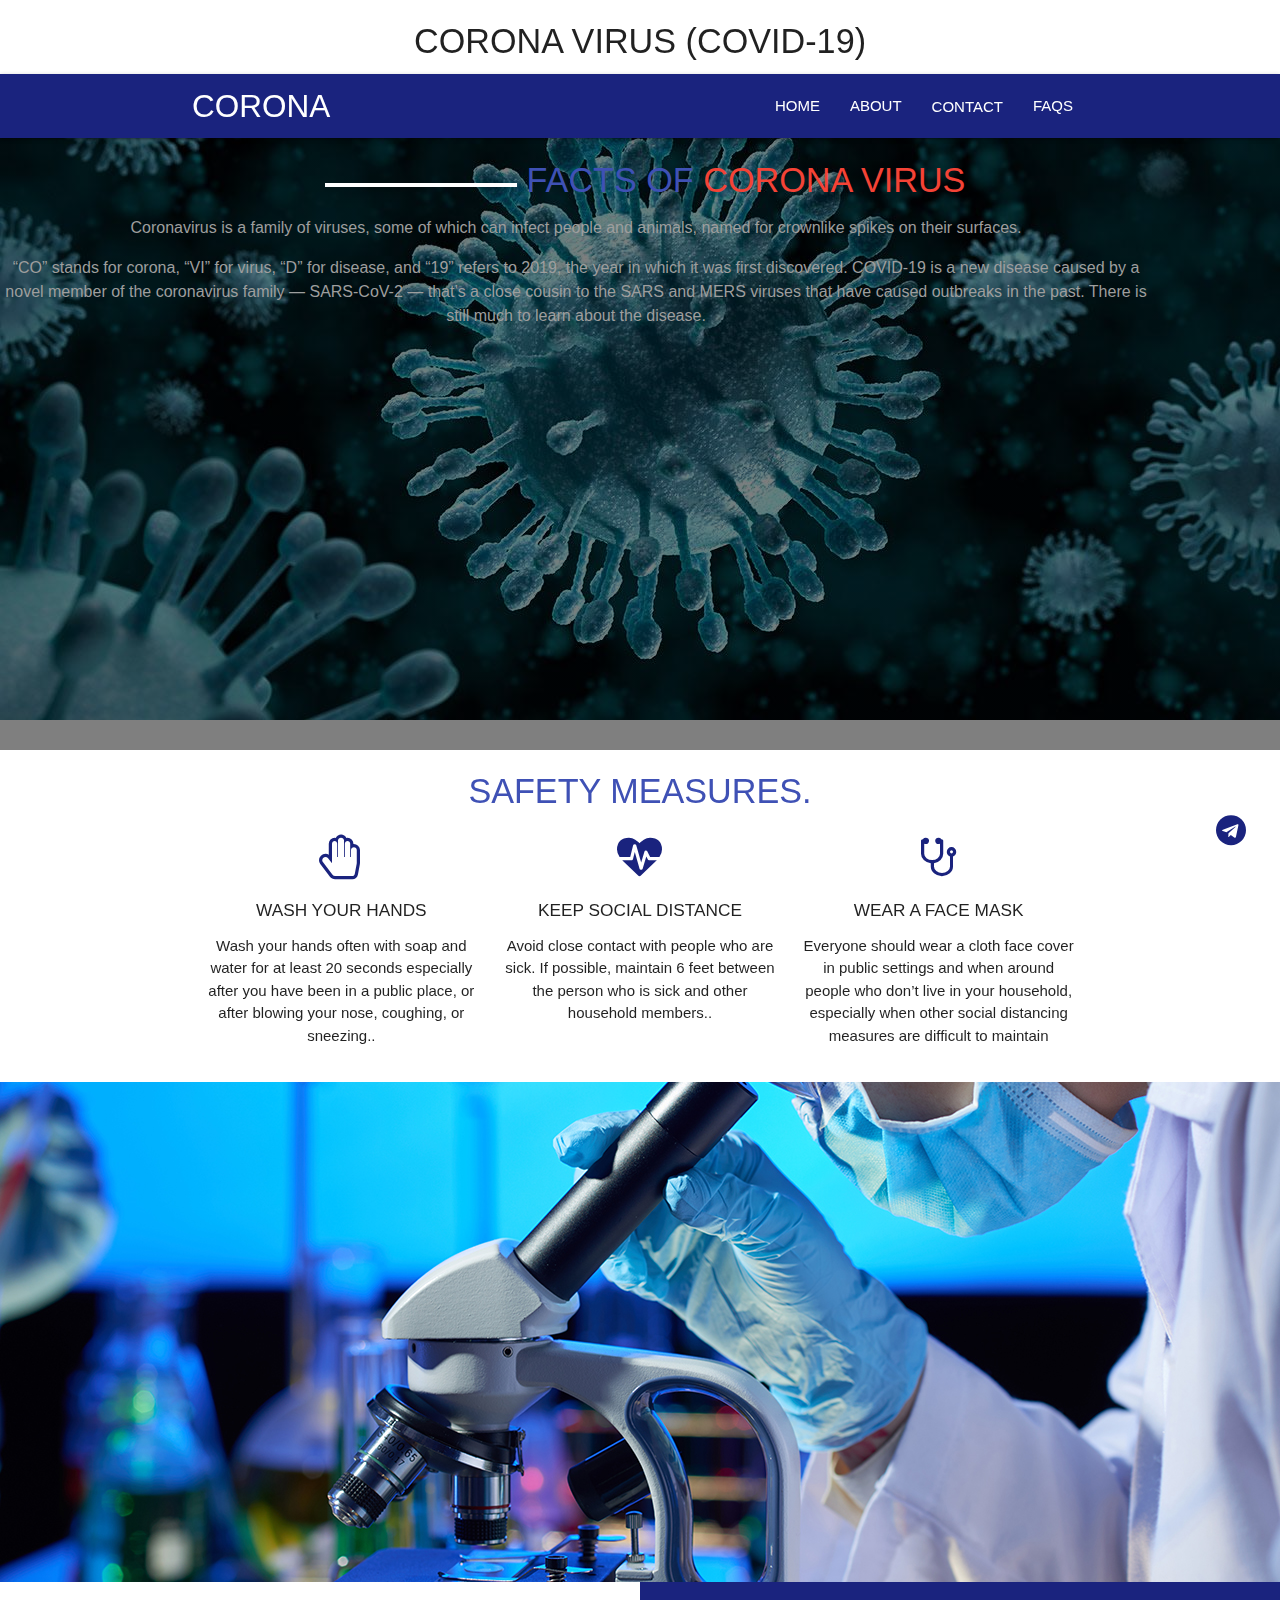
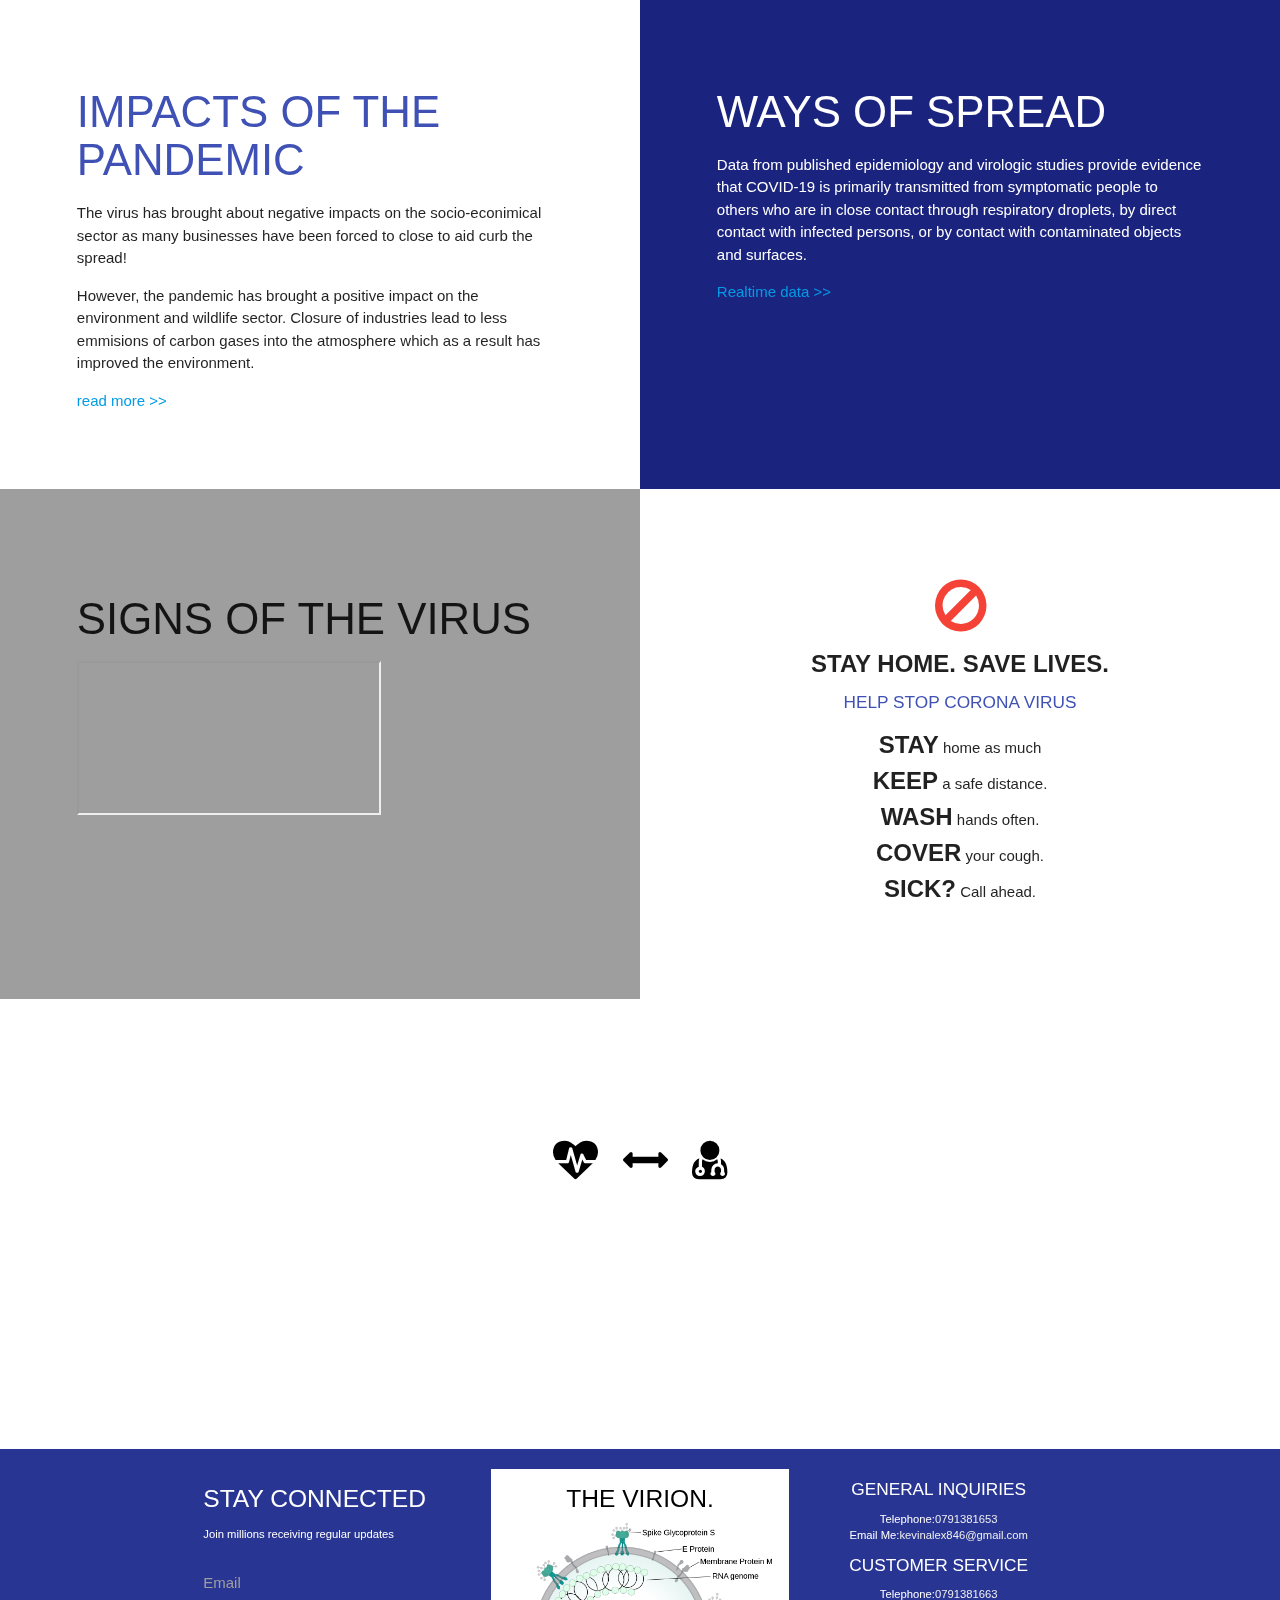
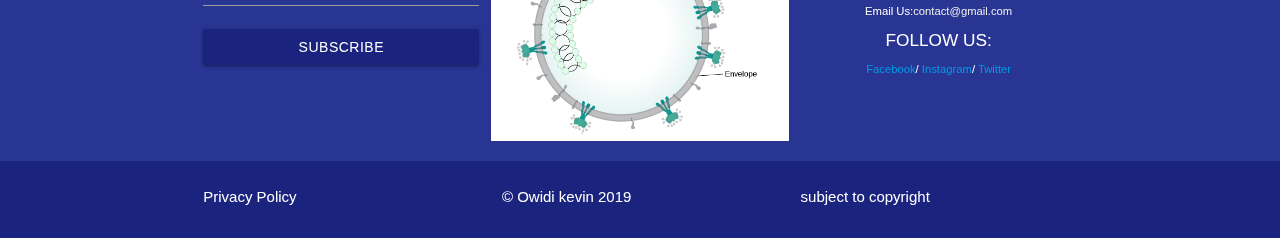
==== commit 07351429: "updated" ====
--- a/index.html
+++ b/index.html
@@ -4,279 +4,407 @@
 <head>
     <meta charset="UTF-8">
     <meta name="viewport" content="width=device-width, initial-scale=1.0">
-    <title>corona virus</title>
-    <!-- font awesome -->
-    <link rel="stylesheet" href="https://cdnjs.cloudflare.com/ajax/libs/font-awesome/5.13.0/css/all.min.css"
-        integrity="sha256-h20CPZ0QyXlBuAw7A+KluUYx/3pK+c7lYEpqLTlxjYQ=" crossorigin="anonymous" />
-
-    <!-- Compiled and minified materialize CSS -->
+    <title>Covid-19</title>
+    <!-- Compiled and minified CSS -->
     <link rel="stylesheet" href="https://cdnjs.cloudflare.com/ajax/libs/materialize/1.0.0/css/materialize.min.css">
-
-    <!-- local css -->
-    <link rel="stylesheet" href="./css/style.css">
+    <link rel="stylesheet" href="./assets/css/style.css">
+    <link rel="stylesheet" href="./assets/css/materialize.css">
+    <!-- font-awesome -->
+    <link rel="stylesheet" href="https://cdnjs.cloudflare.com/ajax/libs/font-awesome/4.7.0/css/font-awesome.min.css">
 </head>
 
 <body>
-    <section class="section section-top">
-        <div class="content rellax" data-rellax-speed="-1">
-            <h1>Corona virus <br> (COVID-19)</h1>
-            <a href="#" class="btns btn-primary">Learn More</a>
-        </div>
-    </section>
-
-    <section class="section section-stream">
-        <img class="play rellax" src="./imgs/showcase1.jpg" alt="" data-rellax-speed="1" data-rellax-xs-speed="5" />
-        <div class="content rellax" data-rellax-speed="10">
-            <div>
-                <h2 class="primary-text">What is corona virus</h2>
-                <p>
-                    Coronaviruses are a group of related viruses that cause diseases in mammals and birds. In humans,
-                    coronaviruses cause respiratory tract infections that can be mild, such as some cases of the common
-                    cold (among other possible causes, predominantly rhinoviruses), and others that can be lethal, such
-                    as SARS, MERS, and COVID-19
+    <header class="center">
+        <h4>corona virus (Covid-19)</h4>
+    </header>
+    <!-- nav -->
+    <div class="sticky-top #1a237e">
+        <nav class="#1a237e indigo darken-4">
+            <div class="nav-wrapper container">
+                <a href="#!" class="brand-logo">corona</a>
+                <a href="#" data-target="mobile-demo" class="sidenav-trigger"><i
+                        class="fa fa-bars fa-2x white-text"></i></a>
+                <ul class="right hide-on-med-and-down">
+                    <li><a href="index.html">Home</a></li>
+                    <li><a href="#modal1" class="modal-trigger">About</a></li>
+                    <li><a href="#contact" class="waves-effect">contact</a></li>
+                    <li><a href="#modal3" class="modal-trigger">faqs</a></li>
+                </ul>
+            </div>
+        </nav>
+
+        <ul class="sidenav" id="mobile-demo">
+            <li><a href="index.html">Home</a></li>
+            <li><a href="#about">About</a></li>
+            <li><a href="#contact">Contact</a></li>
+            <li><a href="faqs.html">faqs</a></li>
+        </ul>
+    </div>
+    <!-- main -->
+    <main>
+        <div class="showcase">
+            <div class="left">
+                <h4 class="indigo-text darken-4 lighten-3">Facts of <span class="red-text">corona virus</span> </h4>
+                <p class="flow-text grey-text">
+                    Coronavirus is a family of viruses, some of which can infect people and animals, named for crownlike
+                    spikes on their surfaces.
                 </p>
-            </div>
-            <div>
-                <h2 class="primary-text">It's Etymology</h2 class="secondary-text">
-                <p>The name "coronavirus" is derived from Latin corona, meaning "crown" or "wreath", itself a borrowing
-                    from Greek κορώνη korṓnē, "garland, wreath". The name refers to the characteristic appearance of
-                    virions (the infective form of the virus) by electron microscopy, which have a fringe of large,
-                    bulbous surface projections creating an image reminiscent of a crown or of a solar corona. </p>
-            </div>
-        </div>
-    </section>
-
-    <section class="section section-grid">
-        <div class="rellax" data-rellax-speed="7" data-rellax-xs-speed="3">
-            <div class="col s12 m4 l4">
-                <h5 class="service-heading">who is at risk?</h5>
+                <p class="flow-text grey-text">
+                    “CO” stands for corona, “VI” for virus, “D” for disease, and “19” refers to 2019, the year
+                    in which it was first discovered. COVID-19 is a new disease caused by a novel member of the
+                    coronavirus family — SARS-CoV-2 — that’s a close cousin to the SARS and MERS viruses that
+                    have caused outbreaks in the past. There is still much to learn about the disease.
+                </p>
+            </div>
+        </div>
+        <!-- article -->
+        <article>
+            <div class="container center">
+                <h4 class="center indigo-text darken-4 lighten4">Safety measures.</h4>
                 <div class="row">
-                    <div class="col s12 m3 l4">
-                        <i class=" 	fa fa-heartbeat"></i>
-                    </div>
-                    <div class="col s12 m9 l8">
-                        <p>Lorem ipsum dolor sit amet, consectetur adipisicing elit. Minima maxime
-                            quam
-                            architecto quo inventore harum ex magni, dicta impedit.</p>
-                    </div>
-                </div>
-                <a href="#" class="waves-effect btns">Read more ></a>
-            </div>
-        </div>
-        <div class="rellax" data-rellax-speed="4" data-rellax-xs-speed="3">
-            <h5 class="service-heading">What are the signs?</h5>
+                    <div class="col s12 m4 l4">
+                        <i class="fa fa-hand-stop-o fa-3x"></i>
+                        <h6>Wash Your hands</h6>
+                        <p>Wash your hands often with soap and water for at least 20 seconds especially after you have
+                            been in a public place, or after blowing your nose, coughing, or sneezing..</p>
+                    </div>
+                    <div class="col s12 m4 l4">
+                        <i class="fa fa-heartbeat fa-3x"></i>
+                        <h6>Keep social distance</h6>
+                        <p>Avoid close contact with people who are sick.
+                            If possible, maintain 6 feet between the person who is sick and other household members..
+                        </p>
+                    </div>
+                    <div class="col s12 m4 l4">
+                        <i class="fa fa-stethoscope fa-3x"></i>
+                        <h6>Wear a face mask</h6>
+                        <p>Everyone should wear a cloth face cover in public settings and when around people who don’t
+                            live in your household, especially when other social distancing measures are difficult to
+                            maintain</p>
+                    </div>
+                </div>
+            </div>
+
+            <!-- parallax -->
+            <div class="parallax-container">
+                <div class="parallax"><img src="./assets/imgs/showcase1.jpg"></div>
+            </div>
+            <section class="section">
+                <div class="first">
+                    <h3 class="indigo-text darken-4 lighten-3">Impacts of the pandemic</h3>
+
+                    <p>The virus has brought about negative impacts on the socio-econimical sector as many businesses
+                        have been forced to close to aid curb the spread!</p>
+                    <p>However, the pandemic has brought a positive impact on the environment and wildlife sector.
+                        Closure of industries lead to less emmisions of carbon gases into the atmosphere which as a
+                        result has improved the environment.</p>
+
+                    <a href="./assets/docs/Brief2-COVID-19-final-June2020.pdf" download>read more >></a>
+                </div>
+                <div class="second white-text #1a237e indigo darken-4">
+                    <h3 class="header">Ways of spread</h3>
+                    <p>
+                        Data from published epidemiology and virologic studies provide evidence that COVID-19 is
+                        primarily transmitted from symptomatic people to others who are in close contact through
+                        respiratory droplets, by direct contact with infected persons, or by contact with contaminated
+                        objects and surfaces.
+                    </p>
+                    <a href="https://www.worldometers.info/coronavirus/countries-where-coronavirus-has-spread/">Realtime
+                        data >></a>
+                </div>
+                <div class="third grey">
+                    <h3 class="header">signs of the virus</h3>
+                    <iframe src="https://www.youtube.com/embed/n6QwnzbRUyA?autoplay=1"></iframe>
+                    </iframe>
+                </div>
+                <div class="fourth center">
+                    <i class="fa fa-ban fa-4x red-text"></i> <br>
+                    <b>STAY HOME. SAVE LIVES.</b>
+                    <small>
+                        <h6 class="indigo-text darken-4 lighten-3">help stop corona virus</h6>
+                    </small>
+                    <ul>
+                        <li><b>STAY</b> home as much</li>
+                        <li><b>KEEP</b> a safe distance.</li>
+                        <li><b>WASH</b> hands often.</li>
+                        <li><b>COVER</b> your cough.</li>
+                        <li><b>SICK?</b> Call ahead.</li>
+                    </ul>
+                </div>
+            </section>
+            <section class="content center">
+                <!-- Modal Trigger -->
+                <span>
+                    <a class="waves-effect waves-light modal-trigger" href="#modal1"><i
+                            class="fa fa-heartbeat fa-3x"></i></a>
+                    <a class="waves-effect waves-light modal-trigger" href="#modal2"><i
+                            class="fa fa-arrows-h fa-3x"></i></a>
+                    <a class="waves-effect waves-light modal-trigger" href="#modal3"><i
+                            class="fa fa-user-md fa-3x"></i></a>
+                </span>
+            </section>
+
+        </article>
+        <!-- fixed social button -->
+        <section class="">
+            <div class="fixed-action-btn" style="bottom: 45px; right: 24px;">
+                <i class="fa fa-telegram small mdi-editor-mode-edit"></i>
+
+                <ul>
+                    <li><a href="#" target="_blank" class="btn-floating #007bb5  light-blue accent-3 social linkedin"
+                            style="transform: scaleY(0.4) scaleX(0.4) translateY(40px); opacity: 0;"><i
+                                class="fa fa-linkedin"></i></a></li>
+                    <li>
+                        <a href="#" target="_blank" class="btn-floating #4dc247 green lighten-1 social whatsapp"
+                            style="transform: scaleY(0.4) scaleX(0.4) translateY(40px); opacity: 0;">
+                            <i class="fa fa-whatsapp"></i>
+                            <i class="large mdi-editor-insert-invitation"></i>
+                        </a>
+                    </li>
+                    <li><a href="#" target="_blank" class="btn-floating #303f9f indigo darken-2 social facebook"
+                            style="transform: scaleY(0.4) scaleX(0.4) translateY(40px); opacity: 0;"><i
+                                class="fa fa-facebook"></i></a></li>
+                    <li><a href="#" target="_blank" class="btn-floating blue social twitter"
+                            style="transform: scaleY(0.4) scaleX(0.4) translateY(40px); opacity: 0;"><i
+                                class="fa fa-twitter"></i></a></li>
+                </ul>
+            </div>
+        </section>
+
+        <footer class="page-footer #1a237e indigo darken-3">
+            <div class="container">
+                <div class="row">
+                    <div class="col m4 l4 s12">
+                        <h5>stay connected</h5>
+                        <small>Join millions receiving regular updates</small>
+                        <form>
+
+                            <div class="input-field">
+                                <input id="email" type="email" class="validate">
+                                <label for="email" data-error="wrong" data-success="right">Email</label>
+                            </div>
+                            <div class="input-field">
+                                <button type="submit" class="btn #1a237e indigo darken-4 right"
+                                    style="width: 100%;">Subscribe</button>
+                            </div>
+                            <br>
+                        </form>
+                        <!-- <div class="flex">
+                        <i class="fa fa-instagram fa-2x"></i>
+                        <i class="fa fa-facebook fa-2x"></i>
+                        <i class="fa fa-linkedin fa-2x"></i>
+                        <i class="fa fa-twitter fa-2x"></i>
+                    </div> -->
+                    </div>
+                    <div class="col m4 l4 s12 center white">
+                        <h5 class="black-text">The virion.</h5>
+                        <img src="./assets/imgs/virion.png" alt="" class="responsive-img">
+                    </div>
+                    <div class="col l4 m4 s12 center">
+                        <div class="block">
+                            <small>
+                                <h6 class="white-text">general inquiries</h6>
+                            </small>
+                            <small>
+                                <ul>
+                                    <li>Telephone:<a class="grey-text text-lighten-3" href="#!">0791381653</a></li>
+                                    <li>Email Me:<a class="grey-text text-lighten-3"
+                                            href="#!">kevinalex846@gmail.com</a></li>
+                                </ul>
+                            </small>
+                        </div>
+                        <div class="block">
+                            <small>
+                                <h6 class="white-text">Customer Service</h6>
+                            </small>
+                            <small>
+                                <ul>
+                                    <li>Telephone:<a class="grey-text text-lighten-3" href="#!">0791381663</a></li>
+                                    <li>Email Us:<a class="grey-text text-lighten-3" href="#!">contact@gmail.com</a>
+                                    </li>
+                                </ul>
+                            </small>
+                        </div>
+                        <div class="block">
+                            <small>
+                                <h6 class="white-text">Follow us:</h6>
+                            </small>
+                            <small>
+                                <a href="http://facebook.com" target="_blank" rel="noopener noreferrer">Facebook</a>/ <a
+                                    href="http://instagram.com" target="_blank" rel="noopener noreferrer">Instagram</a>/
+                                <a href="http://twitter.com" target="_blank" rel="noopener noreferrer">Twitter</a>
+                            </small>
+                        </div>
+                    </div>
+                </div>
+                <!-- my contact -->
+                <!-- <a id="socio-contact" class="waves-effect waves-light btn btn-floating right"><i class="fa fa-facebook-messenger"></i></a> -->
+            </div>
+            <div class="footer-copyright #1a237e indigo darken-4">
+                <div class="container">
+                    <ul class="row">
+                        <li class="col s12 m4 l4"><a href="#" class="nav-link white-text">Privacy Policy</a></li>
+                        <li class="col s12 m4 l4"><a href="#" class="nav-link white-text">&copy; Owidi kevin 2019</a>
+                        </li>
+                        <li class="col s12 m4 l4"><a href="#" class="nav-link white-text">subject to copyright</a></li>
+                    </ul>
+                </div>
+            </div>
+        </footer>
+
+    </main>
+
+
+
+    <!-- modals -->
+    <div id="modal1" class="modal bottom-sheet">
+        <div class="modal-content">
+            <h4 class="indigo-text center">STAY SAFE</h4>
+            <h6 class="indigo-text center">Help flatten the curve</h6>
             <div class="row">
-                <div class="col s12 m3 l4">
-
-                    <i class="fa fa-user-md"></i>
-                </div>
-                <div class="col s12 m9 l8">
-                    <p>Lorem ipsum dolor sit amet, consectetur adipisicing elit. Minima maxime
-                        quam
-                        architecto quo inventore harum ex magni, dicta impedit.</p>
-
-                </div>
-                <a href="#" class="waves-effect btns">Read more ></a>
-            </div>
-        </div>
-        <div class="rellax" data-rellax-speed="3" data-rellax-xs-speed="3">
-            <h5 class="service-heading">How is it transmitted?</h5>
+                <div class="col s12 m4 l4">
+                    <h4>Why stay home.</h4>
+                    <p>COVID-19 and related isolation measures have led to children spending more time socialising,
+                        learning and playing online. End Violence has teamed up with our partners in the technology
+                        industry, including Microsoft, Facebook, Google, Twitter, Roblox and Snapchat, to develop a new
+                        campaign to help keep children safe in this rapidly changing environment.</p>
+                </div>
+                <div class="col s12 m4 l4">
+                    <h4 class="indigo-text">Be obedient</h4>
+                    <img src="./assets/imgs/posters/two.jpg" alt="" class="responsive-img">
+                </div>
+                <div class="col s12 m4 l4">
+                    <h4 class="indigo-text">Have a family time</h4>
+                    <img src="./assets/imgs/posters/one.jpg" alt="" class="responsive-img">
+
+                </div>
+            </div>
+            <div class="container">
+                <h4 class="center indigo-text">We regularly update our content</h4>
+                <img src="./assets/imgs/posters/about.png" alt="" class="responsive-img">
+            </div>
+            <div class="container">
+                <h4 class="center indigo-text">Know the history.</h4>
+                <iframe src="https://www.labmanager.com/lab-health-and-safety/covid-19-a-history-of-coronavirus-22021"
+                    width="100%" height="300px" frameborder="0"></iframe>
+            </div>
+        </div>
+        <div class="modal-footer">
+            <a href="#!" class="modal-close waves-effect waves-green btn-flat">Close</a>
+        </div>
+    </div>
+    <div id="modal2" class="modal bottom-sheet">
+        <div class="modal-content">
+            <h4 class="center indigo-text">keep distance</h4>
             <div class="row">
-                <div class="col s12 m3 l4">
-
-                    <i class="fa fa-medkit"></i>
-                </div>
-                <div class="col s12 m9 l8">
-                    <p>Lorem ipsum dolor sit amet, consectetur adipisicing elit. Minima maxime
-                        quam
-                        architecto quo inventore harum ex magni, dicta impedit.</p>
-                </div>
-                <a href="#" class="waves-effect btns">Read more ></a>
-            </div>
-        </div>
-
-        <!-- two -->
-        <div class="rellax" data-rellax-speed="6" data-rellax-xs-speed="3">
-            <div class="col s12 m4 l4">
-                <h5 class="service-heading">Is there a cure?</h5>
-                <div class="row">
-                    <div class="col s12 m3 l4">
-                        <i class=" 	fa fa-ambulance"></i>
-                    </div>
-                    <div class="col s12 m9 l8">
-                        <p>Lorem ipsum dolor sit amet, consectetur adipisicing elit. Minima maxime
-                            quam
-                            architecto quo inventore harum ex magni, dicta impedit.</p>
-                    </div>
-                </div>
-                <a href="#" class="waves-effect btns">Read more ></a>
-            </div>
-        </div>
-        <div class="rellax" data-rellax-speed="4" data-rellax-xs-speed="3">
-            <h5 class="service-heading">What are the signs?</h5>
+
+
+                <div class="col s12 m4 l4">
+                    <h5>What is social distancing</h5>
+                    <p class="flow-text">
+                        Social distancing, also called “physical distancing,” means keeping a safe space between
+                        yourself and other people who are not from your household.
+                    </p>
+                    <p class="flow-text">
+                        To practice social or physical distancing, stay at least 6 feet (about 2 arms’ length) from
+                        other people who are not from your household in both indoor and outdoor spaces.
+                    </p>
+                    <p class="flow-text">
+                        Social distancing should be practiced in combination with other everyday preventive actions to
+                        reduce the spread of COVID-19, including wearing cloth face coverings, avoiding touching your
+                        face with unwashed hands, and frequently washing your hands with soap and water for at least 20
+                        seconds.
+                    </p>
+                </div>
+                <div class="col s12 m4 l4">
+                    <h5 class="center">Tips for Social Distancing</h5>
+                    <ol>
+                        <li>Know Before You Go</li>
+                        <li>Prepare for Transportation</li>
+                        <li>Limit Contact When Running Errands</li>
+                        <li>Choose Safe Social Activities</li>
+                        <li>Keep Distance at Events and Gatherings</li>
+                        <li>Stay Distanced While Being Active</li>
+                    </ol>
+                </div>
+                <div class="col s12 m4 l4">
+                    <h5>the Demo</h5>
+                    <iframe width="335" height="189" src="https://www.youtube.com/embed/nOa8wIhQdzo" frameborder="0"
+                        allow="accelerometer; autoplay; encrypted-media; gyroscope; picture-in-picture"
+                        allowfullscreen></iframe>
+                </div>
+            </div>
+        </div>
+        <div class="modal-footer">
+            <a href="#!" class="modal-close waves-effect waves-green btn-flat"></a>
+        </div>
+    </div>
+    <div id="modal3" class="modal bottom-sheet">
+        <div class="modal-content container">
+            <h4>How to Protect Yourself & Others</h4>
+            <p>Expand your knowledge:</p>
+            <blockquote cite="https://www.cdc.gov/coronavirus/2019-ncov/prevent-getting-sick/index.html">
+
+            </blockquote>
+
             <div class="row">
-                <div class="col s12 m3 l4">
-
-                    <i class="fa fa-stethoscope"></i>
-                </div>
-                <div class="col s12 m9 l8">
-                    <p>Lorem ipsum dolor sit amet, consectetur adipisicing elit. Minima maxime
-                        quam
-                        architecto quo inventore harum ex magni, dicta impedit.</p>
-
-                </div>
-                <a href="#" class="waves-effect btns">Read more ></a>
-            </div>
-        </div>
-        <div class="rellax" data-rellax-speed="3" data-rellax-xs-speed="3">
-            <h5 class="service-heading">How is it transmitted?</h5>
-            <div class="row">
-                <div class="col s12 m3 l4">
-
-                    <i class="fa fa-wheelchair"></i>
-                </div>
-                <div class="col s12 m9 l8">
-                    <p>Lorem ipsum dolor sit amet, consectetur adipisicing elit. Minima maxime
-                        quam
-                        architecto quo inventore harum ex magni, dicta impedit.</p>
-                </div>
-                <a href="#" class="waves-effect btns">Read more ></a>
-            </div>
-        </div>
-
-        <div class="rellax" data-rellax-speed="6" data-rellax-xs-speed="3">
-            <div class="col s12 m4 l4">
-                <h5 class="service-heading">The viron structure</h5>
-                <div class="row">
-                    <div class="col s12 m3 l4">
-                        <i class=" 	fa fa-virus"></i>
-                    </div>
-                    <div class="col s12 m9 l8">
-                        <img alt=""
-                            src="//upload.wikimedia.org/wikipedia/commons/thumb/e/e5/Coronavirus_virion_structure.svg/220px-Coronavirus_virion_structure.svg.png"
-                            decoding="async" class="thumbimage"
-                            srcset="//upload.wikimedia.org/wikipedia/commons/thumb/e/e5/Coronavirus_virion_structure.svg/330px-Coronavirus_virion_structure.svg.png 1.5x, //upload.wikimedia.org/wikipedia/commons/thumb/e/e5/Coronavirus_virion_structure.svg/440px-Coronavirus_virion_structure.svg.png 2x"
-                            data-file-width="512" data-file-height="393" width="220" height="169">
-                    </div>
-                </div>
-                <a href="#" class="waves-effect btns">Read more ></a>
-            </div>
-        </div>
-    </section>
-
-    <section class="card-area container">
-        <div class="row">
-            <div class="col s12">
-                <div class="card horizontal rellax"  data-relllax-speed='7' data-rellax-xs-speed="3">
-                    <div class="card-image">
-                        <img src="./imgs/showcase1.jpg" class="responsive-img">
-                    </div>
-                    <div class="card-stacked">
+                <div class="col s12 m6 l6">
+                    <div class="card">
+                        <div class="card-image waves-effect waves-block waves-light">
+                            <img class="activator" src="./assets/imgs/posters/prevent-getting-sick-landing.jpg">
+                        </div>
                         <div class="card-content">
-                            <ul>
-                                <li>There is currently no vaccine to prevent coronavirus disease 2019
-                                    (COVID-19).</li>
-                                <li>The best way to prevent illness is to avoid being exposed to this virus.
-                                </li>
-                                <li>The virus is thought to spread mainly from person-to-person.
-                                    <ol>
-                                        <li>Between people who are in close contact with one another (within
-                                            about 6 feet).</li>
-                                        <li>Through respiratory droplets produced when an infected person coughs
-                                            or sneezes.</li>
-                                    </ol>
-                                </li>
-                                <li>These droplets can land in the mouths or noses of people who are nearby or
-                                    possibly be inhaled into the lungs.</li>
-                    
-                            </ul>
-                        </div>
-                        <div class="card-action">
-                            <span> <a href="#">Learn more</a></span>
-                        </div>
-                    </div>
-                </div>
-            </div>
-        </div>
-    </section>
-    <!-- parallax section -->
-
-    <section class="parrallax">
-
-        <div class="parallax-container">
-            <div class="parallax"><img src="./imgs/coronavirus_1.jpg"></div>
-        </div>
-        <article class="article white">
-            <h5>Info from Centers for disease control</h5>
-            <div class="row container">
+                            <span class="card-title activator grey-text text-darken-4">Wash your hands<i
+                                    class="fa fa-caret-down right"></i></span>
+                            <p><a href="https://www.cdc.gov/coronavirus/2019-ncov/prevent-getting-sick/prevention.html">Learn
+                                    More>></a></p>
+                        </div>
+                        <div class="card-reveal">
+                            <span class="card-title grey-text text-darken-4">Why wash your hands<i
+                                    class="fa fa-times right"></i></span>
+                            <p>Handwashing with soap removes germs from hands. This helps prevent infections because:
+                                People
+                                frequently touch their eyes, nose, and mouth without even realizing it. Germs can get
+                                into the
+                                body through the eyes, nose and mouth and make us sick</p>
+                        </div>
+                    </div>
+                </div>
                 <div class="col s12 m6 l6">
-                    <div class="iframe card-panel hoverable">
-                        <span class="title">
-                            <h5>health proffessionals</h5>
-                        </span>
-                        <iframe height="100%" width="100%"
-                            src="https://www.cdc.gov/coronavirus/2019-ncov/hcp/index.html" frameborder="0"></iframe>
-                        <a href="https://www.cdc.gov/coronavirus/2019-ncov/hcp/index.html" class="btn">Visit</a>
-                    </div>
-                </div>
-                <div class="col s12 m6 l6">
-                    <div class="iframe card-panel hoverable">
-                        <span class="title">
-                            <h5>healthcare-facilities</h5>
-                        </span>
-                        <iframe height="100%" width="100%"
-                            src="https://www.cdc.gov/coronavirus/2019-ncov/healthcare-facilities/index.html"
-                            frameborder="0"></iframe>
-                        <a href="https://www.cdc.gov/coronavirus/2019-ncov/healthcare-facilities/index.html"
-                            class="btn">Visit</a>
-                    </div>
-                </div>
-                <div class="col s12 m6 l6">
-                    <div class="iframe card-panel hoverable">
-                        <span class="title">
-                            <h5>laboratory</h5>
-                        </span>
-                        <iframe height="100%" width="100%"
-                            src="https://www.cdc.gov/coronavirus/2019-ncov/lab/index.html" frameborder="0"></iframe>
-                        <a href="https://www.cdc.gov/coronavirus/2019-ncov/lab/index.html" class="btn">Visit</a>
-                    </div>
-                </div>
-                <div class="col s12 m6 l6">
-                    <div class="iframe card-panel hoverable">
-                        <span class="title">
-                            <h5>laboratory</h5>
-                        </span>
-                        <iframe height="100%" width="100%"
-                            src="https://www.cdc.gov/coronavirus/2019-ncov/lab/index.html" frameborder="0"></iframe>
-                        <a href="https://www.cdc.gov/coronavirus/2019-ncov/lab/index.html" class="btn">Visit</a>
-                    </div>
-                </div>
-            </div>
-        </article>
-
-    </section>
-
-    <footer class="footer">
-        <ul>
-            <li><a href="#">Faq</a></li>
-            <li><a href="#">Terms of Use</a></li>
-            <li><a href="#">Privacy Notice</a></li>
-            <li><a href="#">Contact Us</a></li>
-            <li><a href="#">About Us</a></li>
-        </ul>
-
-        <!-- rellax library -->
-        <script src="https://cdnjs.cloudflare.com/ajax/libs/rellax/1.12.1/rellax.min.js"
-            integrity="sha256-+xf9aJnHocnmrigq2hIDJGBSAnJdF5NH+Ooe5J2PHiI=" crossorigin="anonymous"></script>
-
-        <!-- Compiled and minified materialize JavaScript -->
-        <script src="https://cdnjs.cloudflare.com/ajax/libs/materialize/1.0.0/js/materialize.min.js"></script>
-
-        <script>
-            M.AutoInit()
-        </script>
-
-        <script src="./js/script.js"></script>
+                    <iframe src="https://www.youtube.com/embed/-LKVUarhtvE" height="236px" width="100%"
+                        frameborder="0"></iframe>
+                </div>
+            </div>
+            <h3 class="indigo-text center">FAQS</h3>
+            <div class="container">
+                <!-- more info -->
+                <h5>How does it differ with other viruses?</h5>
+                <img src="./assets/imgs/posters/coronavirus-graphic-web-feature.jpg" alt="" class="responsive-img">
+            </div>
+            <div class="container">
+                <h6>How to handle the infected</h6>
+                <img src="./assets/imgs/posters/doc.jpg" alt="" class="responsive-img">
+            </div>
+            <div class="container">
+                <h6>Did they really come from bats?</h6>
+                <img src="./assets/imgs/posters/battie.jpg" alt="" class="responsive-img">
+            </div>
+
+
+        </div>
+        <div class="modal-footer">
+            <a href="#!" class="modal-close waves-effect waves-green btn-flat">Close</a>
+        </div>
+    </div>
+    <!-- Compiled and minified JavaScript -->
+    <script src="https://cdnjs.cloudflare.com/ajax/libs/materialize/1.0.0/js/materialize.min.js"></script>
+    <script src="./assets/js/script.js"></script>
+    <script src="./assets/js/materialize.js"></script>
+    <!-- font -->
+    <script defer src="/your-path-to-fontawesome/js/all.js"></script>
+    <script>
+        M.AutoInit();
+    </script>
 </body>
 
 </html>--- a/assets/css/style.css
+++ b/assets/css/style.css
@@ -0,0 +1,233 @@
+i.fa{
+    padding: 20px !important;
+    color: #1a237e;
+}
+b{
+    font-size: 30px;
+    font-weight: 700;
+}
+ul li{
+    list-style: none;
+}
+ol li{
+    list-style: disc;
+}
+p.flow-text{
+    font-size: 16px;
+}
+a.nav-link{
+    color:#1a237e;
+}
+h1,h2,h3,h4,h5,h6{
+    text-transform: uppercase;
+}
+header{
+    background: white;
+}
+nav{
+    text-transform: uppercase;
+}
+.sticky-top{
+    position: sticky;
+}
+.showcase{
+    background: linear-gradient(rgba(0,0,0,0.5), rgba(0,0,0,0.5)),url('../imgs/sn-hepatitis.jpg') no-repeat;
+    background-attachment: fixed;
+    height: 60vh;
+}
+.showcase .left{
+    margin: 5% 0px 5% 0px;
+}
+.showcase h4::before{
+    content: "";
+    height: 4px;
+    width: 15vw;
+    background: #fff;
+    display: inline-block;
+    margin:0 10px 5px 10px;
+}
+.showcase p.flow-text{
+    width: 50%;
+    overflow-y: hidden;
+    font-size: 16px;
+}
+.content{
+    background: linear-gradient(rgba(0,0,0,0.85), rgba(0,0,0,0.85)),url('../imgs/Coronavirus-Detection.jpg');
+    margin: auto;
+    height: 50vh;
+    background-attachment: fixed;
+}
+.content .pathed ul{
+    display: flex;
+    /* flex-direction: right;    */
+    /* align-items: center; */
+}
+.contact ul{
+    display: flex;
+    align-items: center;
+}
+.section{
+    display: grid;
+    grid-template-columns: repeat(2,1fr);
+    padding: 0 !important;
+    
+}
+section.section div{
+    margin: 0;
+    padding: 12%;
+}
+
+section.section div.left{
+    color: #fff;
+}
+section.content{
+    padding: 0 !important;
+
+}
+section.content span a{
+    margin: 10% 0% 10% 0%;
+    border-radius: 30px;
+    background-color: #fff;
+    mix-blend-mode: screen;
+}
+section.content span i{
+    /* color: rgba(255, 255, 255, 0.87); */
+    color: black;
+}
+.flex{
+    display: flex;
+    align-items: center;
+}
+footer{
+    background: #1a1a1a;
+    color: grey;
+}
+footer div.copyright{
+    padding: 5px;
+    color: #fff !important;
+    border-top: 1px solid black;
+}
+
+
+@media (max-width: 576px) { 
+    i.fa{
+        padding: 10px !important;
+    }
+    b{
+        font-size: 24px;
+        font-weight: 500;
+    }
+    p.flow-text{
+        font-size: 8px;
+    }
+    .showcase{
+        height: 60vh;
+    }
+    .showcase p.flow-text{
+    width: 90%;
+    text-align: center;
+    overflow-y: hidden;
+    font-size: 16px;
+}
+    .showcase .left{
+        margin: 0;
+        text-align: center;
+
+    }
+    section.section{
+        display: block;
+        width: 100%;
+        
+    }
+
+ }
+
+
+ /* faqs */
+ 
+@media (max-width: 768px) { 
+    i.fa{
+        padding: 10px !important;
+    }
+    b{
+        font-size: 24px;
+        font-weight: 500;
+    }
+    p.flow-text{
+        font-size: 8px;
+    }
+    .showcase{
+        height: 60vh;
+    }
+    .showcase p.flow-text{
+    width: 90%;
+    text-align: center;
+    overflow-y: hidden;
+    font-size: 16px;
+}
+    .showcase .left{
+        margin: 0;
+        text-align: center;
+
+    }
+    section.section{
+        display: block;
+        
+    }
+ }
+
+
+@media (max-width: 992px) { 
+    i.fa{
+        padding: 10px !important;
+    }
+    b{
+        font-size: 24px;
+        font-weight: 500;
+    }
+    p.flow-text{
+        font-size: 8px;
+    }
+    .showcase{
+        height: 68vh;
+    }
+    .showcase p.flow-text{
+    width: 90%;
+    text-align: center;
+    overflow-y: hidden;
+    font-size: 16px;
+}
+    .showcase .left{
+        margin: 0;
+        text-align: center;
+
+    }
+
+ }
+
+@media (min-width: 1200px) { 
+    i.fa{
+        padding: 10px !important;
+    }
+    b{
+        font-size: 24px;
+        font-weight: 500;
+    }
+    p.flow-text{
+        font-size: 8px;
+    }
+    .showcase{
+        height: 68vh;
+    }
+    .showcase p.flow-text{
+    width: 90%;
+    text-align: center;
+    overflow-y: hidden;
+    font-size: 16px;
+}
+    .showcase .left{
+        margin: 0;
+        text-align: center;
+
+    }
+}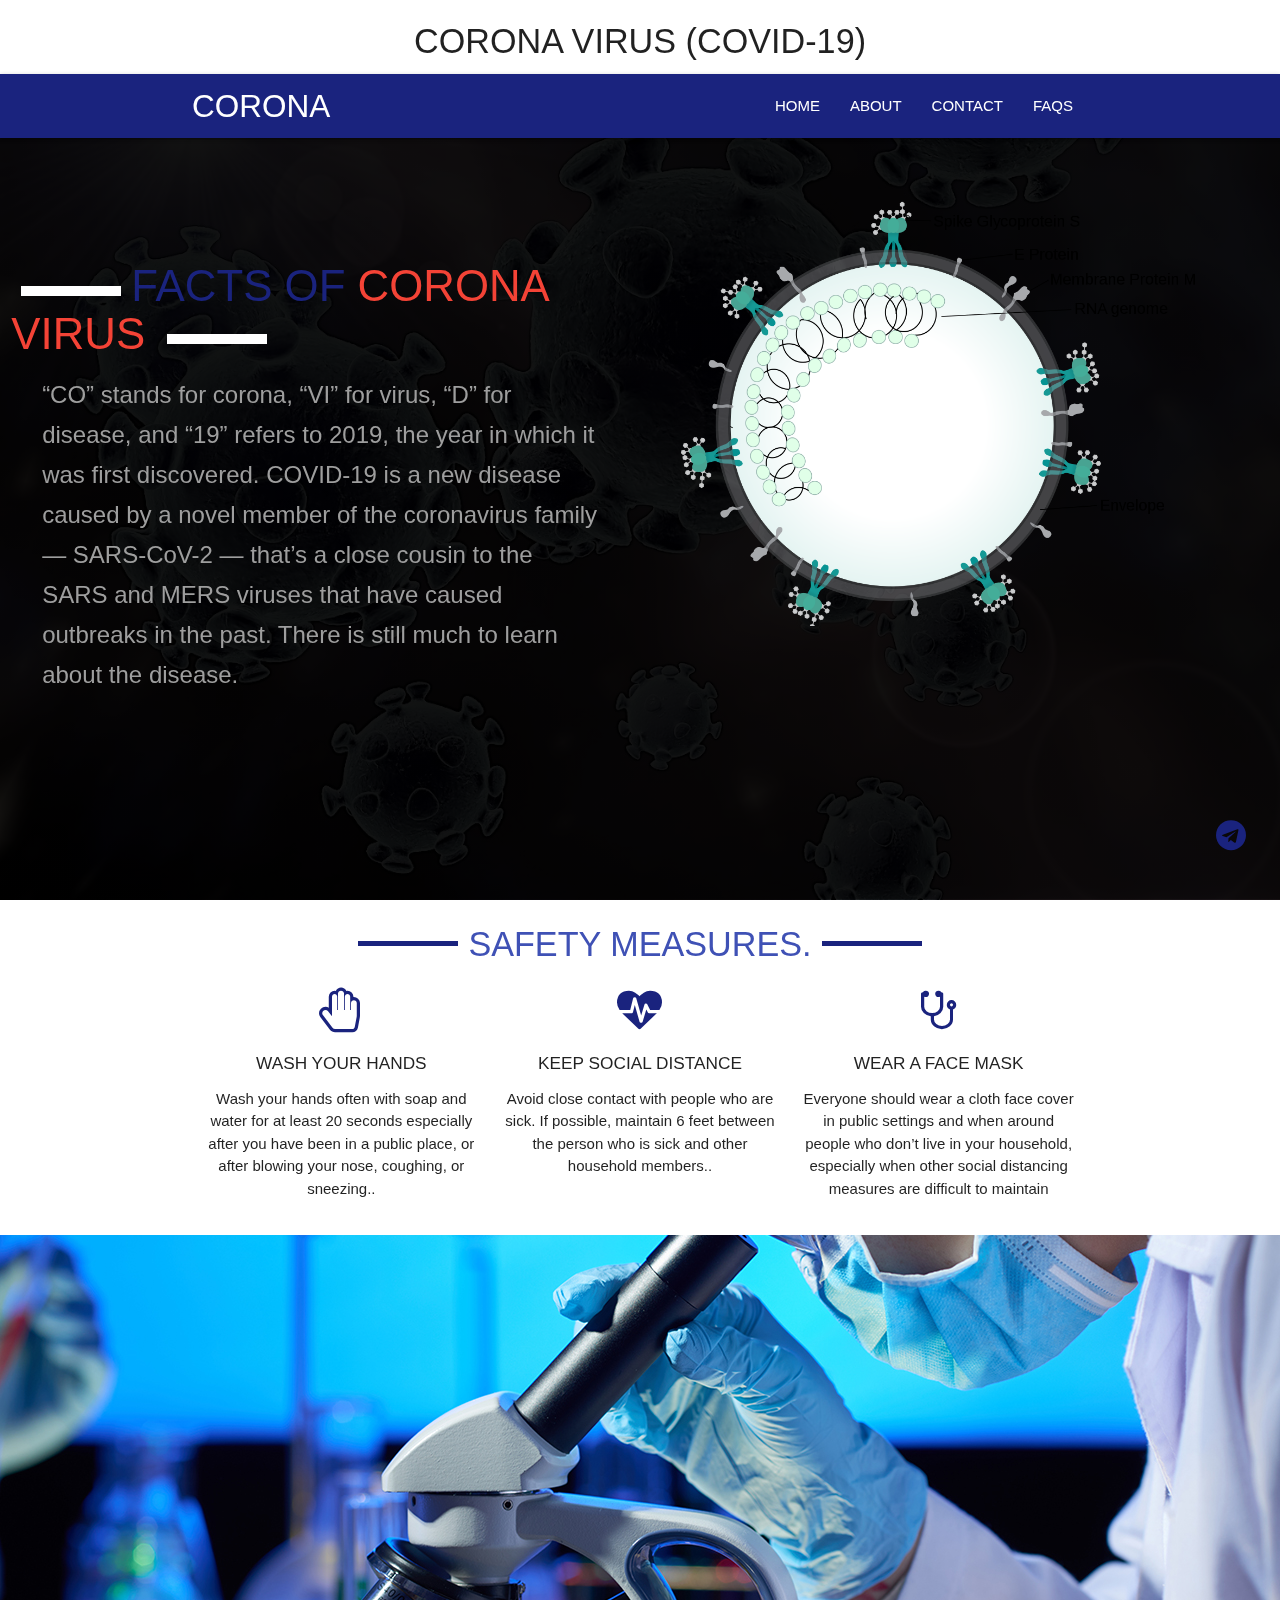
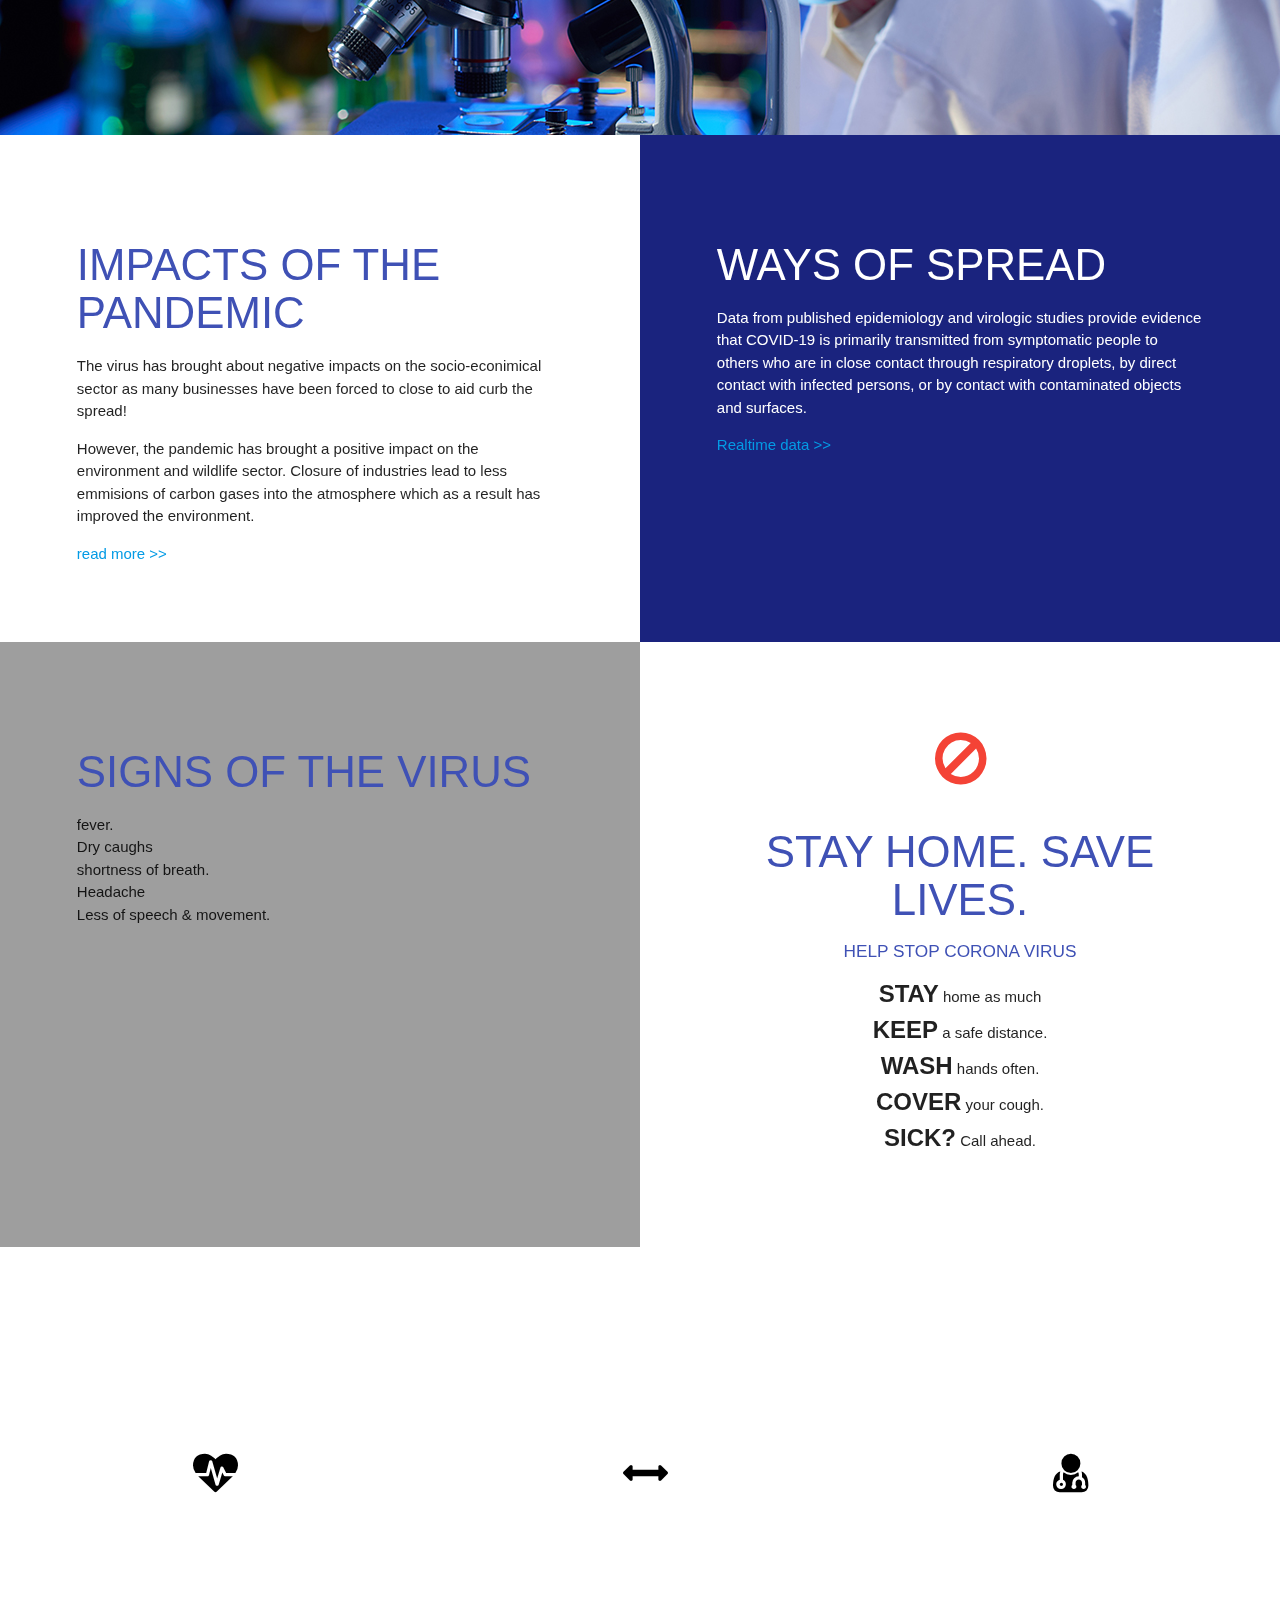
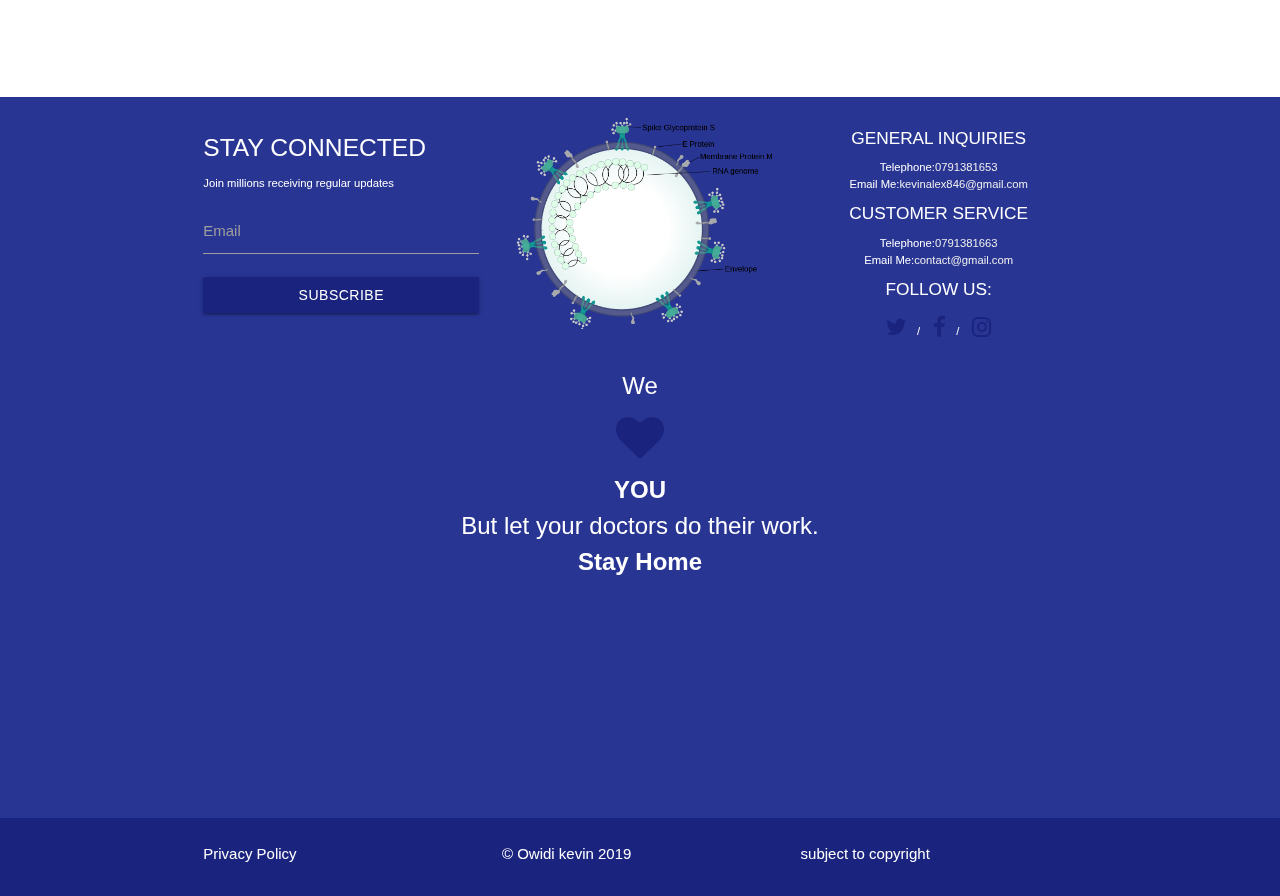
==== commit c6e8ed82: "final touches" ====
--- a/index.html
+++ b/index.html
@@ -5,6 +5,9 @@
     <meta charset="UTF-8">
     <meta name="viewport" content="width=device-width, initial-scale=1.0">
     <title>Covid-19</title>
+    <!-- google font -->
+    <link rel="stylesheet"
+        href="https://fonts.googleapis.com/css2?family=Lemonade&family=Monserrat:wght@200&family=Satisfy&display=swap">
     <!-- Compiled and minified CSS -->
     <link rel="stylesheet" href="https://cdnjs.cloudflare.com/ajax/libs/materialize/1.0.0/css/materialize.min.css">
     <link rel="stylesheet" href="./assets/css/style.css">
@@ -27,7 +30,7 @@
                 <ul class="right hide-on-med-and-down">
                     <li><a href="index.html">Home</a></li>
                     <li><a href="#modal1" class="modal-trigger">About</a></li>
-                    <li><a href="#contact" class="waves-effect">contact</a></li>
+                    <li><a href="#contact" class="modal-trigger">Contact</a></li>
                     <li><a href="#modal3" class="modal-trigger">faqs</a></li>
                 </ul>
             </div>
@@ -35,28 +38,29 @@
 
         <ul class="sidenav" id="mobile-demo">
             <li><a href="index.html">Home</a></li>
-            <li><a href="#about">About</a></li>
+            <li><a href="#modal1">About</a></li>
             <li><a href="#contact">Contact</a></li>
-            <li><a href="faqs.html">faqs</a></li>
+            <li><a href="#modal3">faqs</a></li>
         </ul>
     </div>
     <!-- main -->
     <main>
-        <div class="showcase">
-            <div class="left">
-                <h4 class="indigo-text darken-4 lighten-3">Facts of <span class="red-text">corona virus</span> </h4>
-                <p class="flow-text grey-text">
-                    Coronavirus is a family of viruses, some of which can infect people and animals, named for crownlike
-                    spikes on their surfaces.
-                </p>
-                <p class="flow-text grey-text">
-                    “CO” stands for corona, “VI” for virus, “D” for disease, and “19” refers to 2019, the year
-                    in which it was first discovered. COVID-19 is a new disease caused by a novel member of the
-                    coronavirus family — SARS-CoV-2 — that’s a close cousin to the SARS and MERS viruses that
-                    have caused outbreaks in the past. There is still much to learn about the disease.
-                </p>
-            </div>
-        </div>
+        <section class="showcase row">
+            <div class="show-text col s12 m6 l6">
+                <div>
+                    <h3>Facts of <span class="red-text">corona virus</span> </h3>
+                    <p class="flow-text grey-text">
+                        “CO” stands for corona, “VI” for virus, “D” for disease, and “19” refers to 2019, the year
+                        in which it was first discovered. COVID-19 is a new disease caused by a novel member of the
+                        coronavirus family — SARS-CoV-2 — that’s a close cousin to the SARS and MERS viruses that
+                        have caused outbreaks in the past. There is still much to learn about the disease.
+                    </p>
+                </div>
+            </div>
+            <div class="col s12 m6 l6">
+                <img src="/assets/imgs/virion.png" alt="" class="responsive-img">
+            </div>
+        </section>
         <!-- article -->
         <article>
             <div class="container center">
@@ -113,13 +117,20 @@
                         data >></a>
                 </div>
                 <div class="third grey">
-                    <h3 class="header">signs of the virus</h3>
-                    <iframe src="https://www.youtube.com/embed/n6QwnzbRUyA?autoplay=1"></iframe>
-                    </iframe>
+                    <h3 class="header #1a237e indigo-text darken-4">signs of the virus</h3>
+                    <ul>
+                        <li> fever.</li>
+                        <li> Dry caughs</li>
+                        <li> shortness of breath.</li>
+                        <li> Headache</li>
+                        <li> Less of speech & movement.</li>
+                    </ul>
+                    <!-- <iframe src="https://www.youtube.com/embed/n6QwnzbRUyA?autoplay=1"></iframe>
+                    </iframe> -->
                 </div>
                 <div class="fourth center">
                     <i class="fa fa-ban fa-4x red-text"></i> <br>
-                    <b>STAY HOME. SAVE LIVES.</b>
+                    <h3 class="indigo-text darken-4 lighten-3">STAY HOME. SAVE LIVES.</h3>
                     <small>
                         <h6 class="indigo-text darken-4 lighten-3">help stop corona virus</h6>
                     </small>
@@ -147,7 +158,7 @@
         </article>
         <!-- fixed social button -->
         <section class="">
-            <div class="fixed-action-btn" style="bottom: 45px; right: 24px;">
+            <div class="fixed-action-btn" style="bottom: 40px; right: 24px;">
                 <i class="fa fa-telegram small mdi-editor-mode-edit"></i>
 
                 <ul>
@@ -178,7 +189,6 @@
                         <h5>stay connected</h5>
                         <small>Join millions receiving regular updates</small>
                         <form>
-
                             <div class="input-field">
                                 <input id="email" type="email" class="validate">
                                 <label for="email" data-error="wrong" data-success="right">Email</label>
@@ -187,17 +197,10 @@
                                 <button type="submit" class="btn #1a237e indigo darken-4 right"
                                     style="width: 100%;">Subscribe</button>
                             </div>
-                            <br>
                         </form>
-                        <!-- <div class="flex">
-                        <i class="fa fa-instagram fa-2x"></i>
-                        <i class="fa fa-facebook fa-2x"></i>
-                        <i class="fa fa-linkedin fa-2x"></i>
-                        <i class="fa fa-twitter fa-2x"></i>
-                    </div> -->
-                    </div>
-                    <div class="col m4 l4 s12 center white">
-                        <h5 class="black-text">The virion.</h5>
+                    </div>
+                    <div class="col m4 l4 s12 center">
+                        <!-- <h5 class="black-text">The virion.</h5> -->
                         <img src="./assets/imgs/virion.png" alt="" class="responsive-img">
                     </div>
                     <div class="col l4 m4 s12 center">
@@ -220,7 +223,7 @@
                             <small>
                                 <ul>
                                     <li>Telephone:<a class="grey-text text-lighten-3" href="#!">0791381663</a></li>
-                                    <li>Email Us:<a class="grey-text text-lighten-3" href="#!">contact@gmail.com</a>
+                                    <li>Email Me:<a class="grey-text text-lighten-3" href="#!">contact@gmail.com</a>
                                     </li>
                                 </ul>
                             </small>
@@ -230,16 +233,31 @@
                                 <h6 class="white-text">Follow us:</h6>
                             </small>
                             <small>
-                                <a href="http://facebook.com" target="_blank" rel="noopener noreferrer">Facebook</a>/ <a
-                                    href="http://instagram.com" target="_blank" rel="noopener noreferrer">Instagram</a>/
-                                <a href="http://twitter.com" target="_blank" rel="noopener noreferrer">Twitter</a>
-                            </small>
-                        </div>
-                    </div>
-                </div>
-                <!-- my contact -->
-                <!-- <a id="socio-contact" class="waves-effect waves-light btn btn-floating right"><i class="fa fa-facebook-messenger"></i></a> -->
-            </div>
+                                <a href="http://instagram.com" target="_blank" rel="noopener noreferrer"><i
+                                        class="fa fa-twitter fa-2x"></i></a>/
+                                <a href="http://facebook.com" target="_blank" rel="noopener noreferrer"><i
+                                        class="fa fa-facebook fa-2x"></i></a>/
+                                <a href="http://twitter.com" target="_blank" rel="noopener noreferrer"><i
+                                        class="fa fa-instagram fa-2x"></i></a>
+                            </small>
+                        </div>
+                    </div>
+                </div>
+            </div>
+            <section class="footer-content center">
+                <!-- Modal Trigger -->
+                <span class="text-white">
+                    We
+                    <br>
+                    <i class="fa fa-heart fa-2x"></i>
+                    <br>
+                    <b>YOU</b>
+                    <br>
+                    But let your doctors do their work.
+                    <br>
+                    <b>Stay Home</b>
+                </span>
+            </section>
             <div class="footer-copyright #1a237e indigo darken-4">
                 <div class="container">
                     <ul class="row">
@@ -286,7 +304,7 @@
             <div class="container">
                 <h4 class="center indigo-text">Know the history.</h4>
                 <iframe src="https://www.labmanager.com/lab-health-and-safety/covid-19-a-history-of-coronavirus-22021"
-                    width="100%" height="300px" frameborder="0"></iframe>
+                    width="100%" height="300" frameborder="0"></iframe>
             </div>
         </div>
         <div class="modal-footer">
--- a/assets/css/style.css
+++ b/assets/css/style.css
@@ -9,11 +9,12 @@
 ul li{
     list-style: none;
 }
+
 ol li{
     list-style: disc;
 }
 p.flow-text{
-    font-size: 16px;
+    font-size: 24px;
 }
 a.nav-link{
     color:#1a237e;
@@ -31,36 +32,82 @@
     position: sticky;
 }
 .showcase{
-    background: linear-gradient(rgba(0,0,0,0.5), rgba(0,0,0,0.5)),url('../imgs/sn-hepatitis.jpg') no-repeat;
+    background: linear-gradient(rgb(0, 0, 0,0.9), rgba(0, 0, 0, 0.9)),url('../imgs/covid.jpg') no-repeat;
     background-attachment: fixed;
-    height: 60vh;
-}
-.showcase .left{
-    margin: 5% 0px 5% 0px;
-}
-.showcase h4::before{
-    content: "";
-    height: 4px;
-    width: 15vw;
+    background-size: cover;
+    height: 85vh !important;
+}
+.showcase .show-text{
+    text-align: left !important;
+}
+.showcase .show-text div{
+    margin: 20% auto 20% auto;
+}
+.showcase .show-text h3{
+    color: #1a237e;
+    /* margin: 2% auto; */
+}
+.showcase h3::before{
+    content: "";
+    height: 10px;
+    width: 100px;
     background: #fff;
     display: inline-block;
     margin:0 10px 5px 10px;
 }
+.showcase h3::after{
+    content: "";
+    height: 10px;
+    width: 100px;
+    background: #fff;
+    display: inline-block;
+    margin:0 10px 5px 10px;
+}
 .showcase p.flow-text{
-    width: 50%;
-    overflow-y: hidden;
-    font-size: 16px;
-}
-.content{
+    font-family: 'Montserrat',sans-serif;
+    line-height: 40px;
+    margin: 2% auto;
+    /* width: 90%; */
+    text-align: left !important;
+    overflow-y: hidden;
+    font-size: 24px !important;
+    /* padding: 20px; */
+}
+.showcase .show-text{
+        margin: 0;
+        text-align: center;
+    }
+.showcase img.responsive-img{
+        
+        width: 90%;
+        margin: 10% auto;
+    }
+
+article h4::before{
+    content: "";
+    height: 5px;
+    width: 100px;
+    background: #1a237e;
+    display: inline-block;
+    margin:0 10px 10px 10px;
+}
+article h4::after{
+    content: "";
+    height: 5px;
+    width: 100px;
+    background: #1a237e;
+    display: inline-block;
+    margin:0 10px 10px 10px;
+}
+section.content{
     background: linear-gradient(rgba(0,0,0,0.85), rgba(0,0,0,0.85)),url('../imgs/Coronavirus-Detection.jpg');
-    margin: auto;
     height: 50vh;
     background-attachment: fixed;
-}
-.content .pathed ul{
-    display: flex;
-    /* flex-direction: right;    */
-    /* align-items: center; */
+    align-content: center;
+}
+section.content span{
+    display: flex;
+    justify-content: space-around;
 }
 .contact ul{
     display: flex;
@@ -94,14 +141,31 @@
     /* color: rgba(255, 255, 255, 0.87); */
     color: black;
 }
-.flex{
-    display: flex;
-    align-items: center;
-}
 footer{
     background: #1a1a1a;
-    color: grey;
-}
+    color: #808080;
+}
+footer div.flex{
+    display: flex;
+    justify-content: space-around;
+}
+.footer-content{
+    background-size: cover;
+    background: linear-gradient(rgb(0, 0, 0,0.9),rgba(0, 0, 0, 0.938)),url('../imgs/sn-hepatitis.jpg');
+    background-size: cover;
+    height: 50vh;
+    background-attachment: fixed;
+    display: flex;
+    justify-content: center;
+    align-content: center;
+}
+.footer-content span{
+    font-family: 'Montserrat',sans-serif;
+    line-height: 36px;
+    overflow-y: hidden;
+    font-size: 24px !important;
+}
+/* copyright */
 footer div.copyright{
     padding: 5px;
     color: #fff !important;
@@ -124,12 +188,12 @@
         height: 60vh;
     }
     .showcase p.flow-text{
-    width: 90%;
-    text-align: center;
-    overflow-y: hidden;
-    font-size: 16px;
-}
-    .showcase .left{
+    width: 100%;
+    text-align: left;
+    overflow-y: hidden;
+    font-size: 16px;
+}
+    .showcase .show-text{
         margin: 0;
         text-align: center;
 
@@ -165,7 +229,7 @@
     overflow-y: hidden;
     font-size: 16px;
 }
-    .showcase .left{
+    .showcase .show-text{
         margin: 0;
         text-align: center;
 
@@ -197,7 +261,7 @@
     overflow-y: hidden;
     font-size: 16px;
 }
-    .showcase .left{
+    .showcase .show-text{
         margin: 0;
         text-align: center;
 
@@ -225,7 +289,7 @@
     overflow-y: hidden;
     font-size: 16px;
 }
-    .showcase .left{
+    .showcase .show-text{
         margin: 0;
         text-align: center;
 
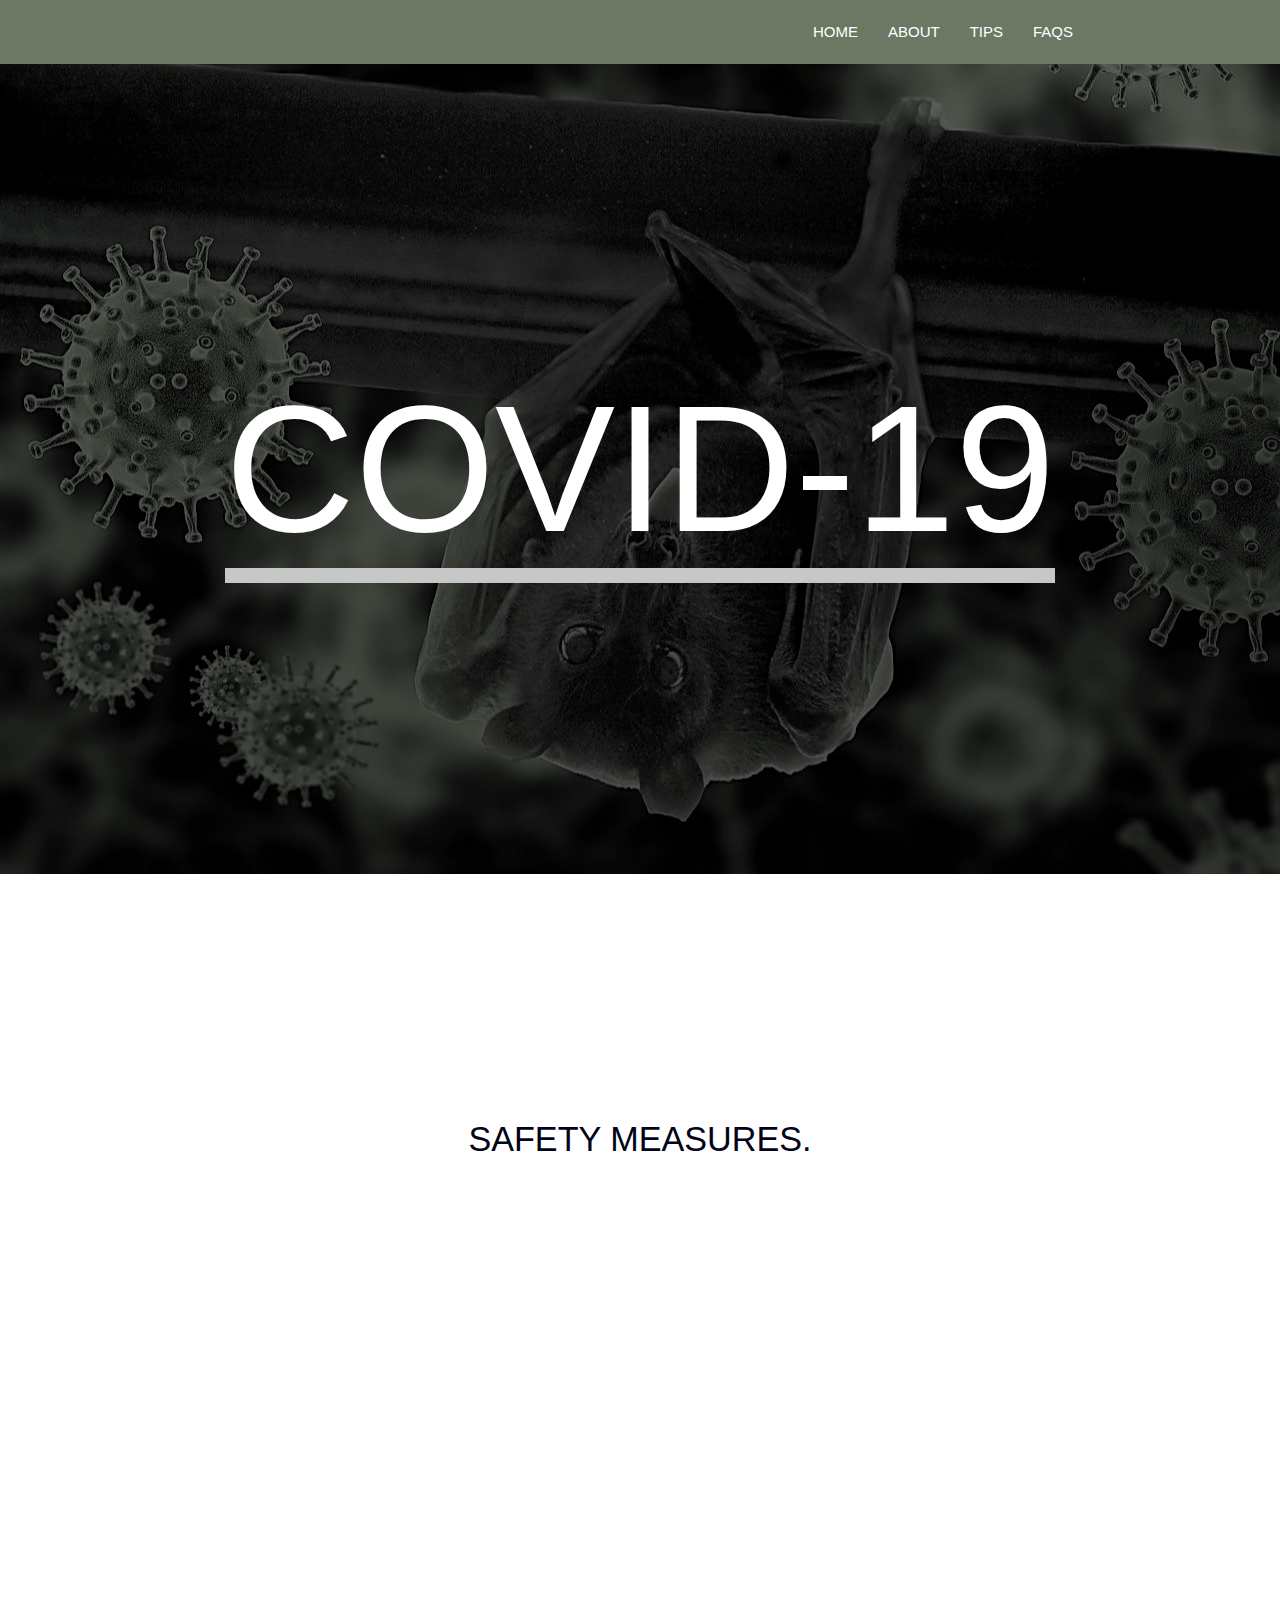
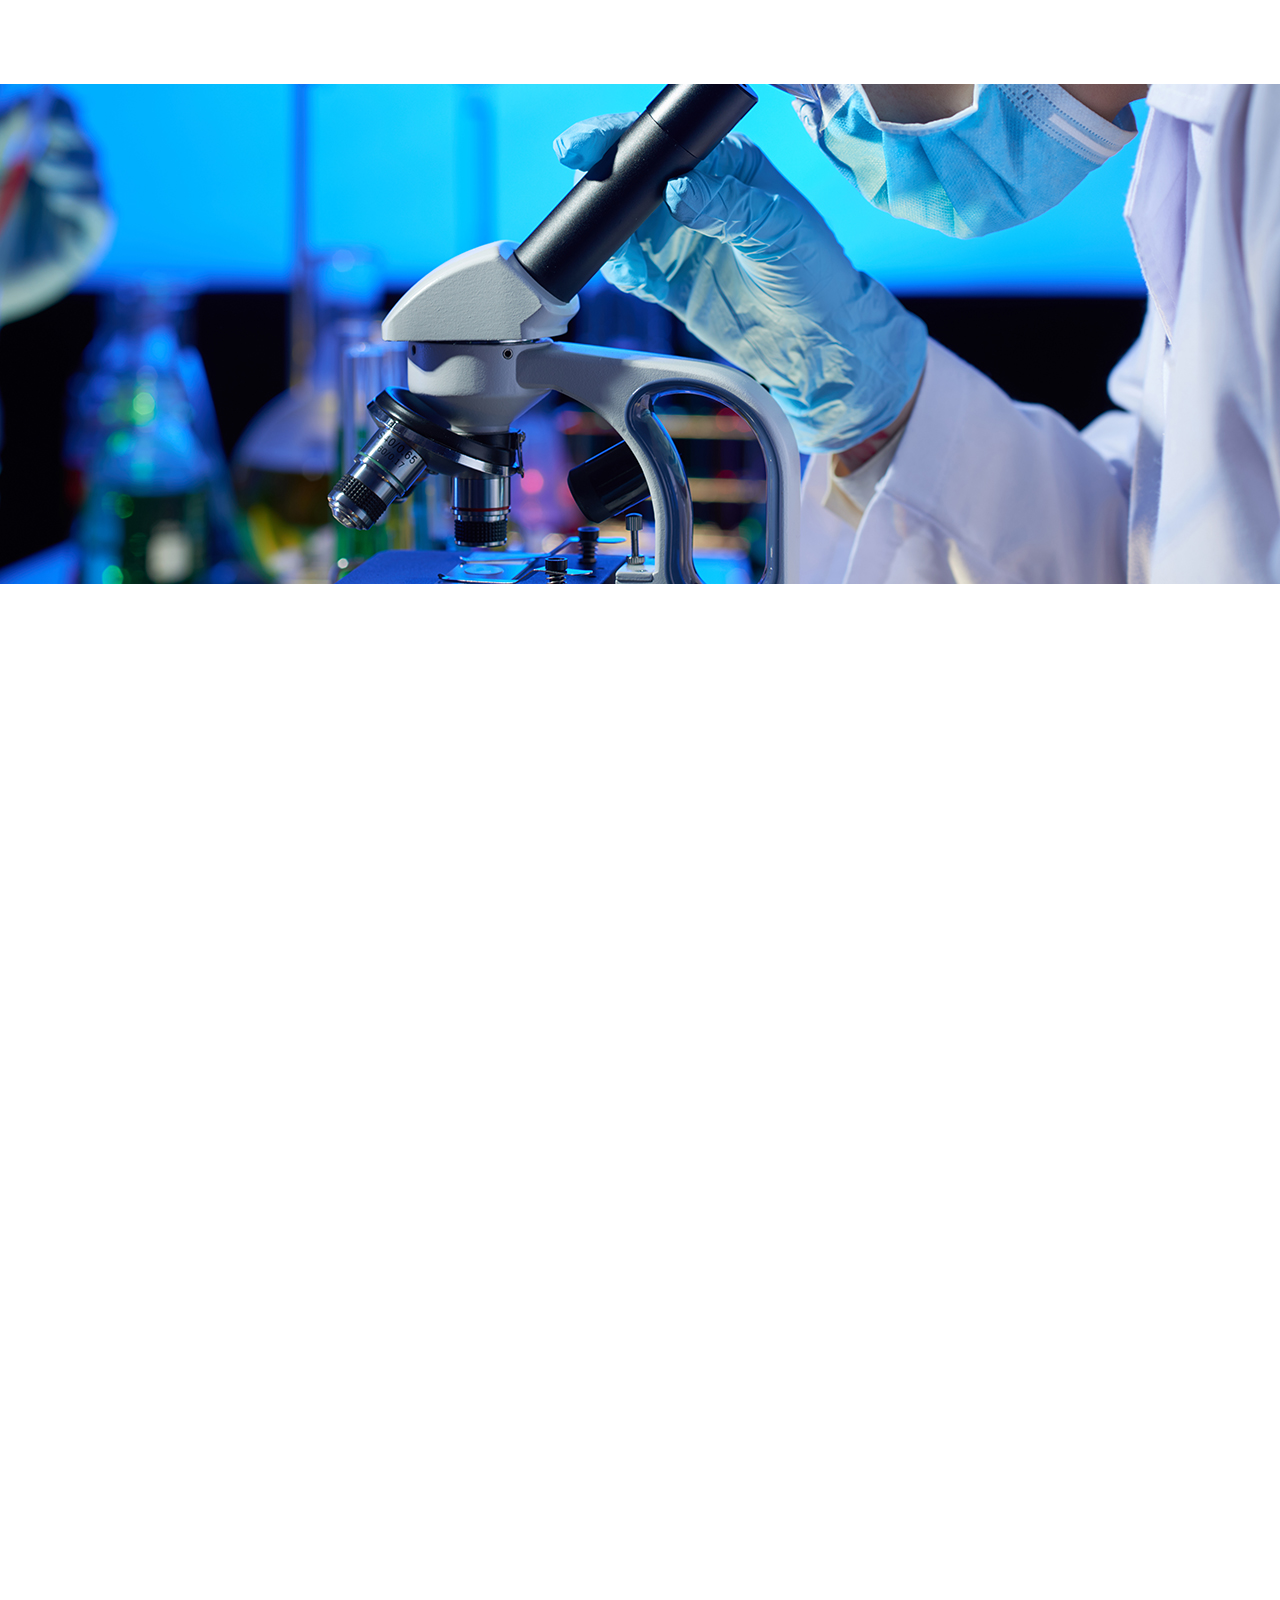
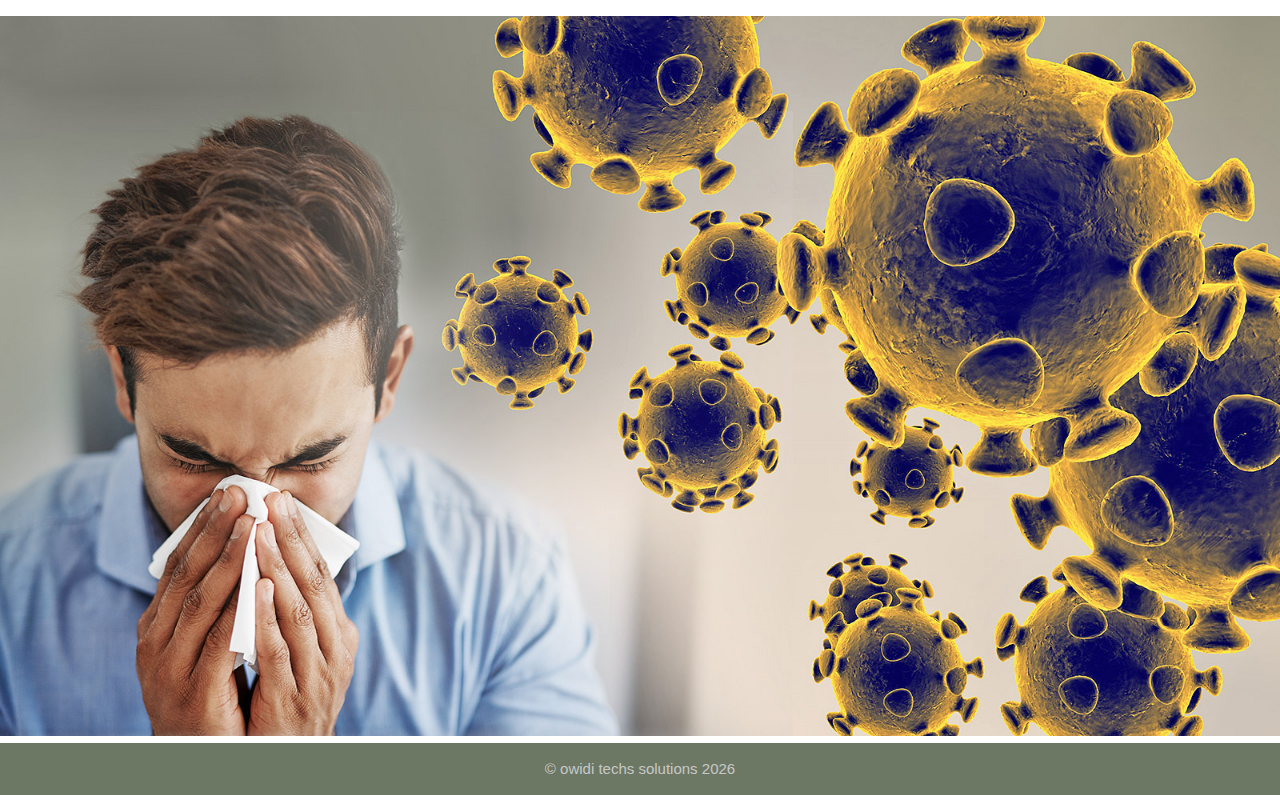
==== commit 857b13ca: "theme and animation" ====
--- a/index.html
+++ b/index.html
@@ -14,73 +14,60 @@
     <link rel="stylesheet" href="./assets/css/materialize.css">
     <!-- font-awesome -->
     <link rel="stylesheet" href="https://cdnjs.cloudflare.com/ajax/libs/font-awesome/4.7.0/css/font-awesome.min.css">
+    <!-- aos animation -->
+    <link href="https://unpkg.com/aos@2.3.1/dist/aos.css" rel="stylesheet">
 </head>
 
 <body>
-    <header class="center">
-        <h4>corona virus (Covid-19)</h4>
-    </header>
     <!-- nav -->
-    <div class="sticky-top #1a237e">
-        <nav class="#1a237e indigo darken-4">
-            <div class="nav-wrapper container">
-                <a href="#!" class="brand-logo">corona</a>
-                <a href="#" data-target="mobile-demo" class="sidenav-trigger"><i
-                        class="fa fa-bars fa-2x white-text"></i></a>
-                <ul class="right hide-on-med-and-down">
-                    <li><a href="index.html">Home</a></li>
-                    <li><a href="#modal1" class="modal-trigger">About</a></li>
-                    <li><a href="#contact" class="modal-trigger">Contact</a></li>
-                    <li><a href="#modal3" class="modal-trigger">faqs</a></li>
-                </ul>
-            </div>
-        </nav>
-
-        <ul class="sidenav" id="mobile-demo">
-            <li><a href="index.html">Home</a></li>
-            <li><a href="#modal1">About</a></li>
-            <li><a href="#contact">Contact</a></li>
-            <li><a href="#modal3">faqs</a></li>
-        </ul>
-    </div>
+    <nav class="">
+        <div class="nav-wrapper container">
+            <a href="#!" class="brand-logo" data-aos="zoom-in">covid-19</a>
+            <a href="#" data-target="mobile-demo" class="sidenav-trigger"><i class="fa fa-bars fa-2x"></i></a>
+            <ul class="right hide-on-med-and-down">
+                <li><a href="index.html">Home</a></li>
+                <li><a href="#modal1" class="modal-trigger">About</a></li>
+                <li><a href="#modal2" class="modal-trigger">Tips</a></li>
+                <li><a href="#modal3" class="modal-trigger">faqs</a></li>
+            </ul>
+        </div>
+    </nav>
+
+    <ul class="sidenav" id="mobile-demo">
+        <li><a href="index.html">Home</a></li>
+        <li><a href="#modal1">About</a></li>
+        <li><a href="#modal2">Tips</a></li>
+        <li><a href="#modal3">faqs</a></li>
+    </ul>
+
     <!-- main -->
     <main>
-        <section class="showcase row">
-            <div class="show-text col s12 m6 l6">
-                <div>
-                    <h3>Facts of <span class="red-text">corona virus</span> </h3>
-                    <p class="flow-text grey-text">
-                        “CO” stands for corona, “VI” for virus, “D” for disease, and “19” refers to 2019, the year
-                        in which it was first discovered. COVID-19 is a new disease caused by a novel member of the
-                        coronavirus family — SARS-CoV-2 — that’s a close cousin to the SARS and MERS viruses that
-                        have caused outbreaks in the past. There is still much to learn about the disease.
-                    </p>
-                </div>
-            </div>
-            <div class="col s12 m6 l6">
-                <img src="/assets/imgs/virion.png" alt="" class="responsive-img">
-            </div>
+        <!-- barner area -->
+        <section class="showcase">
+            <h2 class="barner">covid-19</h2>
         </section>
-        <!-- article -->
-        <article>
-            <div class="container center">
-                <h4 class="center indigo-text darken-4 lighten4">Safety measures.</h4>
+        <!-- end barner -->
+
+        <!-- intro -->
+        <section class="intro container center">
+            <div class="wrapper">
+                <h4>Safety measures.</h4>
                 <div class="row">
-                    <div class="col s12 m4 l4">
-                        <i class="fa fa-hand-stop-o fa-3x"></i>
+                    <div class="col s12 m4 l4" data-aos="fade-right">
+                        <i class="fa fa-hand-stop-o fa-5x"></i>
                         <h6>Wash Your hands</h6>
                         <p>Wash your hands often with soap and water for at least 20 seconds especially after you have
                             been in a public place, or after blowing your nose, coughing, or sneezing..</p>
                     </div>
-                    <div class="col s12 m4 l4">
-                        <i class="fa fa-heartbeat fa-3x"></i>
+                    <div class="col s12 m4 l4" data-aos="zoom-in">
+                        <i class="fa fa-heartbeat fa-5x"></i>
                         <h6>Keep social distance</h6>
-                        <p>Avoid close contact with people who are sick.
+                        <p>Avoid close contact with people who are showing signs of being sick.
                             If possible, maintain 6 feet between the person who is sick and other household members..
                         </p>
                     </div>
-                    <div class="col s12 m4 l4">
-                        <i class="fa fa-stethoscope fa-3x"></i>
+                    <div class="col s12 m4 l4" data-aos="fade-left">
+                        <i class="fa fa-stethoscope fa-5x"></i>
                         <h6>Wear a face mask</h6>
                         <p>Everyone should wear a cloth face cover in public settings and when around people who don’t
                             live in your household, especially when other social distancing measures are difficult to
@@ -88,188 +75,106 @@
                     </div>
                 </div>
             </div>
-
-            <!-- parallax -->
-            <div class="parallax-container">
-                <div class="parallax"><img src="./assets/imgs/showcase1.jpg"></div>
-            </div>
-            <section class="section">
-                <div class="first">
-                    <h3 class="indigo-text darken-4 lighten-3">Impacts of the pandemic</h3>
-
-                    <p>The virus has brought about negative impacts on the socio-econimical sector as many businesses
-                        have been forced to close to aid curb the spread!</p>
-                    <p>However, the pandemic has brought a positive impact on the environment and wildlife sector.
-                        Closure of industries lead to less emmisions of carbon gases into the atmosphere which as a
-                        result has improved the environment.</p>
-
-                    <a href="./assets/docs/Brief2-COVID-19-final-June2020.pdf" download>read more >></a>
-                </div>
-                <div class="second white-text #1a237e indigo darken-4">
-                    <h3 class="header">Ways of spread</h3>
-                    <p>
-                        Data from published epidemiology and virologic studies provide evidence that COVID-19 is
-                        primarily transmitted from symptomatic people to others who are in close contact through
-                        respiratory droplets, by direct contact with infected persons, or by contact with contaminated
-                        objects and surfaces.
-                    </p>
-                    <a href="https://www.worldometers.info/coronavirus/countries-where-coronavirus-has-spread/">Realtime
-                        data >></a>
-                </div>
-                <div class="third grey">
-                    <h3 class="header #1a237e indigo-text darken-4">signs of the virus</h3>
-                    <ul>
-                        <li> fever.</li>
-                        <li> Dry caughs</li>
-                        <li> shortness of breath.</li>
-                        <li> Headache</li>
-                        <li> Less of speech & movement.</li>
-                    </ul>
-                    <!-- <iframe src="https://www.youtube.com/embed/n6QwnzbRUyA?autoplay=1"></iframe>
+        </section>
+        <!-- end intro -->
+
+        <!-- parallax -->
+        <div class="parallax-container">
+            <div class="parallax"><img src="./assets/imgs/showcase1.jpg"></div>
+            <section class="parallax-content container" data-aos="fade-up">
+                <p class="text-flow">
+                    “CO” stands for corona, “VI” for virus, “D” for disease, and “19” refers to 2019, the year
+                    in which it was first discovered. COVID-19 is a new disease caused by a novel member of the
+                    coronavirus family — SARS-CoV-2 — that’s a close cousin to the SARS and MERS viruses that
+                    have caused outbreaks in the past. There is still much to learn about the disease.
+                </p>
+                <img src="/assets/imgs/virion.png" alt="" class="responsive-img">
+            </section>
+        </div>
+
+        <!-- article -->
+
+        <section class="grid">
+            <div class="first" data-aos="fade-right">
+                <h3>Impacts of the pandemic</h3>
+
+                <p>The virus has brought about negative impacts on the socio-econimical sector as many businesses
+                    have been forced to close to aid curb the spread!</p>
+                <p>However, the pandemic has brought a positive impact on the environment and wildlife sector.
+                    Closure of industries lead to less emmisions of carbon gases into the atmosphere which as a
+                    result has improved the environment.</p>
+
+                <a href="./assets/docs/Brief2-COVID-19-final-June2020.pdf" download>read more >></a>
+            </div>
+            <div class="second " data-aos="fade-left">
+                <h3 class="header">Ways of spread</h3>
+                <p>
+                    Data from published epidemiology and virologic studies provide evidence that COVID-19 is
+                    primarily transmitted from symptomatic people to others who are in close contact through
+                    respiratory droplets, by direct contact with infected persons, or by contact with contaminated
+                    objects and surfaces.
+                </p>
+                <a href="https://www.worldometers.info/coronavirus/countries-where-coronavirus-has-spread/">Realtime
+                    data >></a>
+            </div>
+            <div class="third" data-aos="fade-up">
+                <h3>signs of the virus</h3>
+                <ul>
+                    <li> fever.</li>
+                    <li> Dry caughs</li>
+                    <li> shortness of breath.</li>
+                    <li> Headache</li>
+                    <li> Less of speech & movement.</li>
+                </ul>
+                <!-- <iframe src="https://www.youtube.com/embed/n6QwnzbRUyA?autoplay=1"></iframe>
                     </iframe> -->
-                </div>
-                <div class="fourth center">
-                    <i class="fa fa-ban fa-4x red-text"></i> <br>
-                    <h3 class="indigo-text darken-4 lighten-3">STAY HOME. SAVE LIVES.</h3>
-                    <small>
-                        <h6 class="indigo-text darken-4 lighten-3">help stop corona virus</h6>
-                    </small>
-                    <ul>
-                        <li><b>STAY</b> home as much</li>
-                        <li><b>KEEP</b> a safe distance.</li>
-                        <li><b>WASH</b> hands often.</li>
-                        <li><b>COVER</b> your cough.</li>
-                        <li><b>SICK?</b> Call ahead.</li>
-                    </ul>
-                </div>
-            </section>
-            <section class="content center">
-                <!-- Modal Trigger -->
-                <span>
-                    <a class="waves-effect waves-light modal-trigger" href="#modal1"><i
-                            class="fa fa-heartbeat fa-3x"></i></a>
-                    <a class="waves-effect waves-light modal-trigger" href="#modal2"><i
-                            class="fa fa-arrows-h fa-3x"></i></a>
-                    <a class="waves-effect waves-light modal-trigger" href="#modal3"><i
-                            class="fa fa-user-md fa-3x"></i></a>
-                </span>
-            </section>
-
-        </article>
-        <!-- fixed social button -->
-        <section class="">
-            <div class="fixed-action-btn" style="bottom: 40px; right: 24px;">
-                <i class="fa fa-telegram small mdi-editor-mode-edit"></i>
-
+            </div>
+            <div class="fourth center" data-aos="fade-up">
+                <!-- <i class="fa fa-ban fa-4x red-text"></i> <br> -->
+                <h3>STAY HOME. SAVE LIVES.</h3>
+                <small>
+                    <h6 class="">help stop corona virus</h6>
+                </small>
                 <ul>
-                    <li><a href="#" target="_blank" class="btn-floating #007bb5  light-blue accent-3 social linkedin"
-                            style="transform: scaleY(0.4) scaleX(0.4) translateY(40px); opacity: 0;"><i
-                                class="fa fa-linkedin"></i></a></li>
-                    <li>
-                        <a href="#" target="_blank" class="btn-floating #4dc247 green lighten-1 social whatsapp"
-                            style="transform: scaleY(0.4) scaleX(0.4) translateY(40px); opacity: 0;">
-                            <i class="fa fa-whatsapp"></i>
-                            <i class="large mdi-editor-insert-invitation"></i>
-                        </a>
-                    </li>
-                    <li><a href="#" target="_blank" class="btn-floating #303f9f indigo darken-2 social facebook"
-                            style="transform: scaleY(0.4) scaleX(0.4) translateY(40px); opacity: 0;"><i
-                                class="fa fa-facebook"></i></a></li>
-                    <li><a href="#" target="_blank" class="btn-floating blue social twitter"
-                            style="transform: scaleY(0.4) scaleX(0.4) translateY(40px); opacity: 0;"><i
-                                class="fa fa-twitter"></i></a></li>
+                    <li><b>STAY</b> home as much</li>
+                    <li><b>KEEP</b> a safe distance.</li>
+                    <li><b>WASH</b> hands often.</li>
+                    <li><b>COVER</b> your cough.</li>
+                    <li><b>SICK?</b> Call ahead.</li>
                 </ul>
             </div>
         </section>
-
-        <footer class="page-footer #1a237e indigo darken-3">
-            <div class="container">
-                <div class="row">
-                    <div class="col m4 l4 s12">
-                        <h5>stay connected</h5>
-                        <small>Join millions receiving regular updates</small>
-                        <form>
-                            <div class="input-field">
-                                <input id="email" type="email" class="validate">
-                                <label for="email" data-error="wrong" data-success="right">Email</label>
-                            </div>
-                            <div class="input-field">
-                                <button type="submit" class="btn #1a237e indigo darken-4 right"
-                                    style="width: 100%;">Subscribe</button>
-                            </div>
-                        </form>
-                    </div>
-                    <div class="col m4 l4 s12 center">
-                        <!-- <h5 class="black-text">The virion.</h5> -->
-                        <img src="./assets/imgs/virion.png" alt="" class="responsive-img">
-                    </div>
-                    <div class="col l4 m4 s12 center">
-                        <div class="block">
-                            <small>
-                                <h6 class="white-text">general inquiries</h6>
-                            </small>
-                            <small>
-                                <ul>
-                                    <li>Telephone:<a class="grey-text text-lighten-3" href="#!">0791381653</a></li>
-                                    <li>Email Me:<a class="grey-text text-lighten-3"
-                                            href="#!">kevinalex846@gmail.com</a></li>
-                                </ul>
-                            </small>
-                        </div>
-                        <div class="block">
-                            <small>
-                                <h6 class="white-text">Customer Service</h6>
-                            </small>
-                            <small>
-                                <ul>
-                                    <li>Telephone:<a class="grey-text text-lighten-3" href="#!">0791381663</a></li>
-                                    <li>Email Me:<a class="grey-text text-lighten-3" href="#!">contact@gmail.com</a>
-                                    </li>
-                                </ul>
-                            </small>
-                        </div>
-                        <div class="block">
-                            <small>
-                                <h6 class="white-text">Follow us:</h6>
-                            </small>
-                            <small>
-                                <a href="http://instagram.com" target="_blank" rel="noopener noreferrer"><i
-                                        class="fa fa-twitter fa-2x"></i></a>/
-                                <a href="http://facebook.com" target="_blank" rel="noopener noreferrer"><i
-                                        class="fa fa-facebook fa-2x"></i></a>/
-                                <a href="http://twitter.com" target="_blank" rel="noopener noreferrer"><i
-                                        class="fa fa-instagram fa-2x"></i></a>
-                            </small>
-                        </div>
-                    </div>
-                </div>
-            </div>
-            <section class="footer-content center">
-                <!-- Modal Trigger -->
-                <span class="text-white">
-                    We
-                    <br>
-                    <i class="fa fa-heart fa-2x"></i>
-                    <br>
-                    <b>YOU</b>
-                    <br>
-                    But let your doctors do their work.
-                    <br>
-                    <b>Stay Home</b>
-                </span>
-            </section>
-            <div class="footer-copyright #1a237e indigo darken-4">
-                <div class="container">
-                    <ul class="row">
-                        <li class="col s12 m4 l4"><a href="#" class="nav-link white-text">Privacy Policy</a></li>
-                        <li class="col s12 m4 l4"><a href="#" class="nav-link white-text">&copy; Owidi kevin 2019</a>
-                        </li>
-                        <li class="col s12 m4 l4"><a href="#" class="nav-link white-text">subject to copyright</a></li>
-                    </ul>
-                </div>
-            </div>
+        <!-- section demo -->
+        <section class="demo">
+            <img src="./assets/imgs/posters/coronavirus-graphic-web-feature.jpg" class="responsive-img" alt="">
+            <div class="demo-text" data-aos="zoom-out">
+                <h3>STAY HOME. SAVE LIVES.</h3>
+                <small>
+                    <h6 class="">help stop corona virus</h6>
+                </small>
+                <ul>
+                    <li><b>STAY</b> home as much</li>
+                    <li><b>KEEP</b> a safe distance.</li>
+                    <li><b>WASH</b> hands often.</li>
+                    <li><b>COVER</b> your cough.</li>
+                    <li><b>SICK?</b> Call ahead.</li>
+                </ul>
+            </div>
+        </section>
+
+        <!-- scroll top -->
+        <div id="scrollIcon">
+            <a href="#" class="back-to-top"><i class="fa fa-chevron-up fa-2x"></i></a>
+        </div>
+
+        <!-- footer area -->
+        <footer class="center">
+            <span>&copy; owidi techs solutions
+                <script type="text/javascript">
+                    document.write(new Date().getFullYear());
+                </script></span>
         </footer>
-
+        <!-- end of footer -->
     </main>
 
 
@@ -423,6 +328,11 @@
     <script>
         M.AutoInit();
     </script>
+    <script>
+        AOS.init({
+        duration:1200,
+      });
+    </script>
 </body>
 
 </html>--- a/assets/css/style.css
+++ b/assets/css/style.css
@@ -1,89 +1,96 @@
-i.fa{
-    padding: 20px !important;
-    color: #1a237e;
-}
-b{
-    font-size: 30px;
-    font-weight: 700;
-}
-ul li{
-    list-style: none;
-}
-
-ol li{
-    list-style: disc;
-}
-p.flow-text{
-    font-size: 24px;
-}
-a.nav-link{
-    color:#1a237e;
-}
-h1,h2,h3,h4,h5,h6{
-    text-transform: uppercase;
-}
-header{
-    background: white;
-}
-nav{
-    text-transform: uppercase;
-}
-.sticky-top{
-    position: sticky;
-}
-.showcase{
-    background: linear-gradient(rgb(0, 0, 0,0.9), rgba(0, 0, 0, 0.9)),url('../imgs/covid.jpg') no-repeat;
-    background-attachment: fixed;
-    background-size: cover;
-    height: 85vh !important;
-}
-.showcase .show-text{
-    text-align: left !important;
-}
-.showcase .show-text div{
-    margin: 20% auto 20% auto;
-}
-.showcase .show-text h3{
-    color: #1a237e;
-    /* margin: 2% auto; */
-}
-.showcase h3::before{
-    content: "";
-    height: 10px;
-    width: 100px;
-    background: #fff;
-    display: inline-block;
-    margin:0 10px 5px 10px;
-}
-.showcase h3::after{
-    content: "";
-    height: 10px;
-    width: 100px;
-    background: #fff;
-    display: inline-block;
-    margin:0 10px 5px 10px;
-}
-.showcase p.flow-text{
-    font-family: 'Montserrat',sans-serif;
-    line-height: 40px;
-    margin: 2% auto;
-    /* width: 90%; */
-    text-align: left !important;
-    overflow-y: hidden;
-    font-size: 24px !important;
-    /* padding: 20px; */
-}
-.showcase .show-text{
-        margin: 0;
-        text-align: center;
-    }
-.showcase img.responsive-img{
-        
-        width: 90%;
-        margin: 10% auto;
-    }
-
-article h4::before{
+/* globals */
+:root {
+  --primaryColor: #c7c7c7;
+  --gradientColor: yellow;
+  --mainBG: #020316;
+  --gradientBG: #6c7864;
+  --mainBlack: #000000;
+  --mainWhite: #ffffff;
+}
+body,
+html {
+  margin: 0;
+  padding: 0;
+}
+i.fa {
+  padding: 20px !important;
+  color: var(--gradientBG);
+}
+b {
+  font-size: 30px;
+  font-weight: 700;
+}
+ul li {
+  list-style: none;
+}
+
+ol li {
+  list-style: disc;
+}
+
+h1,
+h2,
+h3,
+h4,
+h5,
+h6 {
+  text-transform: uppercase;
+  color: var(--mainBG);
+}
+/* end globals */
+
+/* navbar */
+nav {
+  text-transform: uppercase;
+  background: var(--gradientBG) !important;
+}
+/* end navbar */
+
+/* showcase */
+.showcase {
+  display: flex;
+  justify-content: center;
+  align-items: center;
+  min-height: 90vh;
+  background: linear-gradient(rgba(0,0,0,0.5),rgba(0,0,0,0.6)),url('../imgs/battie.jpg');
+  /* background: url(../imgs/battie.jpg); */
+  background-repeat: no-repeat;
+  background-size: cover;
+  background-position: center;
+}
+.showcase h2 {
+  color: var(--mainWhite);
+  font-size: 12rem;
+  border-bottom: 1rem solid var(--primaryColor);
+}
+/* intro */
+section.intro {
+  display: flex;
+  justify-content: center;
+  align-items: center;
+  min-height: 90vh;
+}
+
+/* end intro */
+
+/* parallax */
+section.parallax-content {
+  color: var(--mainWhite);
+  display: flex;
+  justify-content: space-evenly;
+  align-items: center;
+}
+section.parallax-content p {
+  text-align: center;
+  line-height: 3rem;
+}
+section.parallax-content img {
+  max-width: 50%;
+}
+/* end parallax */
+
+/* article */
+/* article h4::before{
     content: "";
     height: 5px;
     width: 100px;
@@ -98,8 +105,8 @@
     background: #1a237e;
     display: inline-block;
     margin:0 10px 10px 10px;
-}
-section.content{
+} */
+/* section.content{
     background: linear-gradient(rgba(0,0,0,0.85), rgba(0,0,0,0.85)),url('../imgs/Coronavirus-Detection.jpg');
     height: 50vh;
     background-attachment: fixed;
@@ -112,186 +119,180 @@
 .contact ul{
     display: flex;
     align-items: center;
-}
-.section{
-    display: grid;
-    grid-template-columns: repeat(2,1fr);
-    padding: 0 !important;
-    
-}
-section.section div{
-    margin: 0;
-    padding: 12%;
-}
-
-section.section div.left{
-    color: #fff;
-}
-section.content{
-    padding: 0 !important;
-
-}
-section.content span a{
-    margin: 10% 0% 10% 0%;
-    border-radius: 30px;
-    background-color: #fff;
-    mix-blend-mode: screen;
-}
-section.content span i{
-    /* color: rgba(255, 255, 255, 0.87); */
-    color: black;
-}
+} */
+section.grid {
+  display: grid;
+  grid-template-columns: repeat(2, 1fr);
+  padding: 0 !important;
+}
+section.grid div {
+  margin: 0;
+  padding: 12%;
+}
+
+section.grid div.second {
+  color: #fff;
+  background: var(--gradientBG);
+}
+section.grid div.second a {
+  color: var(--mainBG);
+}
+section.grid div.third {
+  background: var(--primaryColor);
+  color: var(--gradientBG);
+  text-transform: capitalize;
+  line-height: 2.5rem;
+}
+section.grid div.fourth b {
+  color: var(--gradientBG);
+  font-weight: 300;
+}
+/* end grid section */
+/* demo section */
+section.demo {
+  position: relative;
+}
+section.demo .demo-text {
+  background: rgba(255, 255, 255, 0.8);
+  color: var(--mainBG);
+  border-radius: 3rem;
+  padding: 5rem;
+  justify-content: space-evenly;
+  position: absolute;
+  right: 30px;
+  top: 30%;
+}
+section.demo .demo-text b {
+  color: var(--gradientBG);
+  font-weight: 300;
+}
+/* end demo */
+
+/* scroll icon */
+#scrollIcon {
+  position: fixed;
+  bottom: 25px;
+  right: 25px;
+  display: none;
+}
+
+/* end scrol icon */
+/* footer */
 footer{
-    background: #1a1a1a;
-    color: #808080;
-}
-footer div.flex{
-    display: flex;
-    justify-content: space-around;
-}
-.footer-content{
-    background-size: cover;
-    background: linear-gradient(rgb(0, 0, 0,0.9),rgba(0, 0, 0, 0.938)),url('../imgs/sn-hepatitis.jpg');
-    background-size: cover;
-    height: 50vh;
-    background-attachment: fixed;
-    display: flex;
-    justify-content: center;
-    align-content: center;
-}
-.footer-content span{
-    font-family: 'Montserrat',sans-serif;
-    line-height: 36px;
-    overflow-y: hidden;
-    font-size: 24px !important;
-}
-/* copyright */
-footer div.copyright{
-    padding: 5px;
-    color: #fff !important;
-    border-top: 1px solid black;
-}
-
-
-@media (max-width: 576px) { 
-    i.fa{
-        padding: 10px !important;
-    }
-    b{
-        font-size: 24px;
-        font-weight: 500;
-    }
-    p.flow-text{
-        font-size: 8px;
-    }
-    .showcase{
-        height: 60vh;
-    }
-    .showcase p.flow-text{
+    background: var(--gradientBG) !important;
+    color: var(--primaryColor);
+    padding: 1rem;
+}
+
+@media (max-width: 576px) {
+  i.fa {
+    padding: 10px !important;
+  }
+  b {
+    font-size: 24px;
+    font-weight: 500;
+  }
+  p.flow-text {
+    font-size: 8px;
+  }
+  .showcase {
+    height: 60vh;
+  }
+  .showcase p.flow-text {
     width: 100%;
     text-align: left;
     overflow-y: hidden;
     font-size: 16px;
-}
-    .showcase .show-text{
-        margin: 0;
-        text-align: center;
-
-    }
-    section.section{
-        display: block;
-        width: 100%;
-        
-    }
-
- }
-
-
- /* faqs */
- 
-@media (max-width: 768px) { 
-    i.fa{
-        padding: 10px !important;
-    }
-    b{
-        font-size: 24px;
-        font-weight: 500;
-    }
-    p.flow-text{
-        font-size: 8px;
-    }
-    .showcase{
-        height: 60vh;
-    }
-    .showcase p.flow-text{
+  }
+  .showcase .show-text {
+    margin: 0;
+    text-align: center;
+  }
+  section.section {
+    display: block;
+    width: 100%;
+  }
+}
+
+/* faqs */
+
+@media (max-width: 768px) {
+  i.fa {
+    padding: 10px !important;
+  }
+  b {
+    font-size: 24px;
+    font-weight: 500;
+  }
+  p.flow-text {
+    font-size: 8px;
+  }
+  .showcase {
+    height: 60vh;
+  }
+  .showcase p.flow-text {
     width: 90%;
     text-align: center;
     overflow-y: hidden;
     font-size: 16px;
-}
-    .showcase .show-text{
-        margin: 0;
-        text-align: center;
-
-    }
-    section.section{
-        display: block;
-        
-    }
- }
-
-
-@media (max-width: 992px) { 
-    i.fa{
-        padding: 10px !important;
-    }
-    b{
-        font-size: 24px;
-        font-weight: 500;
-    }
-    p.flow-text{
-        font-size: 8px;
-    }
-    .showcase{
-        height: 68vh;
-    }
-    .showcase p.flow-text{
+  }
+  .showcase .show-text {
+    margin: 0;
+    text-align: center;
+  }
+  section.section {
+    display: block;
+  }
+}
+
+@media (max-width: 992px) {
+  i.fa {
+    padding: 10px !important;
+  }
+  b {
+    font-size: 24px;
+    font-weight: 500;
+  }
+  p.flow-text {
+    font-size: 8px;
+  }
+  .showcase {
+    height: 68vh;
+  }
+  .showcase p.flow-text {
     width: 90%;
     text-align: center;
     overflow-y: hidden;
     font-size: 16px;
-}
-    .showcase .show-text{
-        margin: 0;
-        text-align: center;
-
-    }
-
- }
-
-@media (min-width: 1200px) { 
-    i.fa{
-        padding: 10px !important;
-    }
-    b{
-        font-size: 24px;
-        font-weight: 500;
-    }
-    p.flow-text{
-        font-size: 8px;
-    }
-    .showcase{
-        height: 68vh;
-    }
-    .showcase p.flow-text{
+  }
+  .showcase .show-text {
+    margin: 0;
+    text-align: center;
+  }
+}
+
+@media (min-width: 1200px) {
+  i.fa {
+    padding: 10px !important;
+  }
+  b {
+    font-size: 24px;
+    font-weight: 500;
+  }
+  p.flow-text {
+    font-size: 8px;
+  }
+  .showcase {
+    height: 68vh;
+  }
+  .showcase p.flow-text {
     width: 90%;
     text-align: center;
     overflow-y: hidden;
     font-size: 16px;
-}
-    .showcase .show-text{
-        margin: 0;
-        text-align: center;
-
-    }
-}+  }
+  .showcase .show-text {
+    margin: 0;
+    text-align: center;
+  }
+}
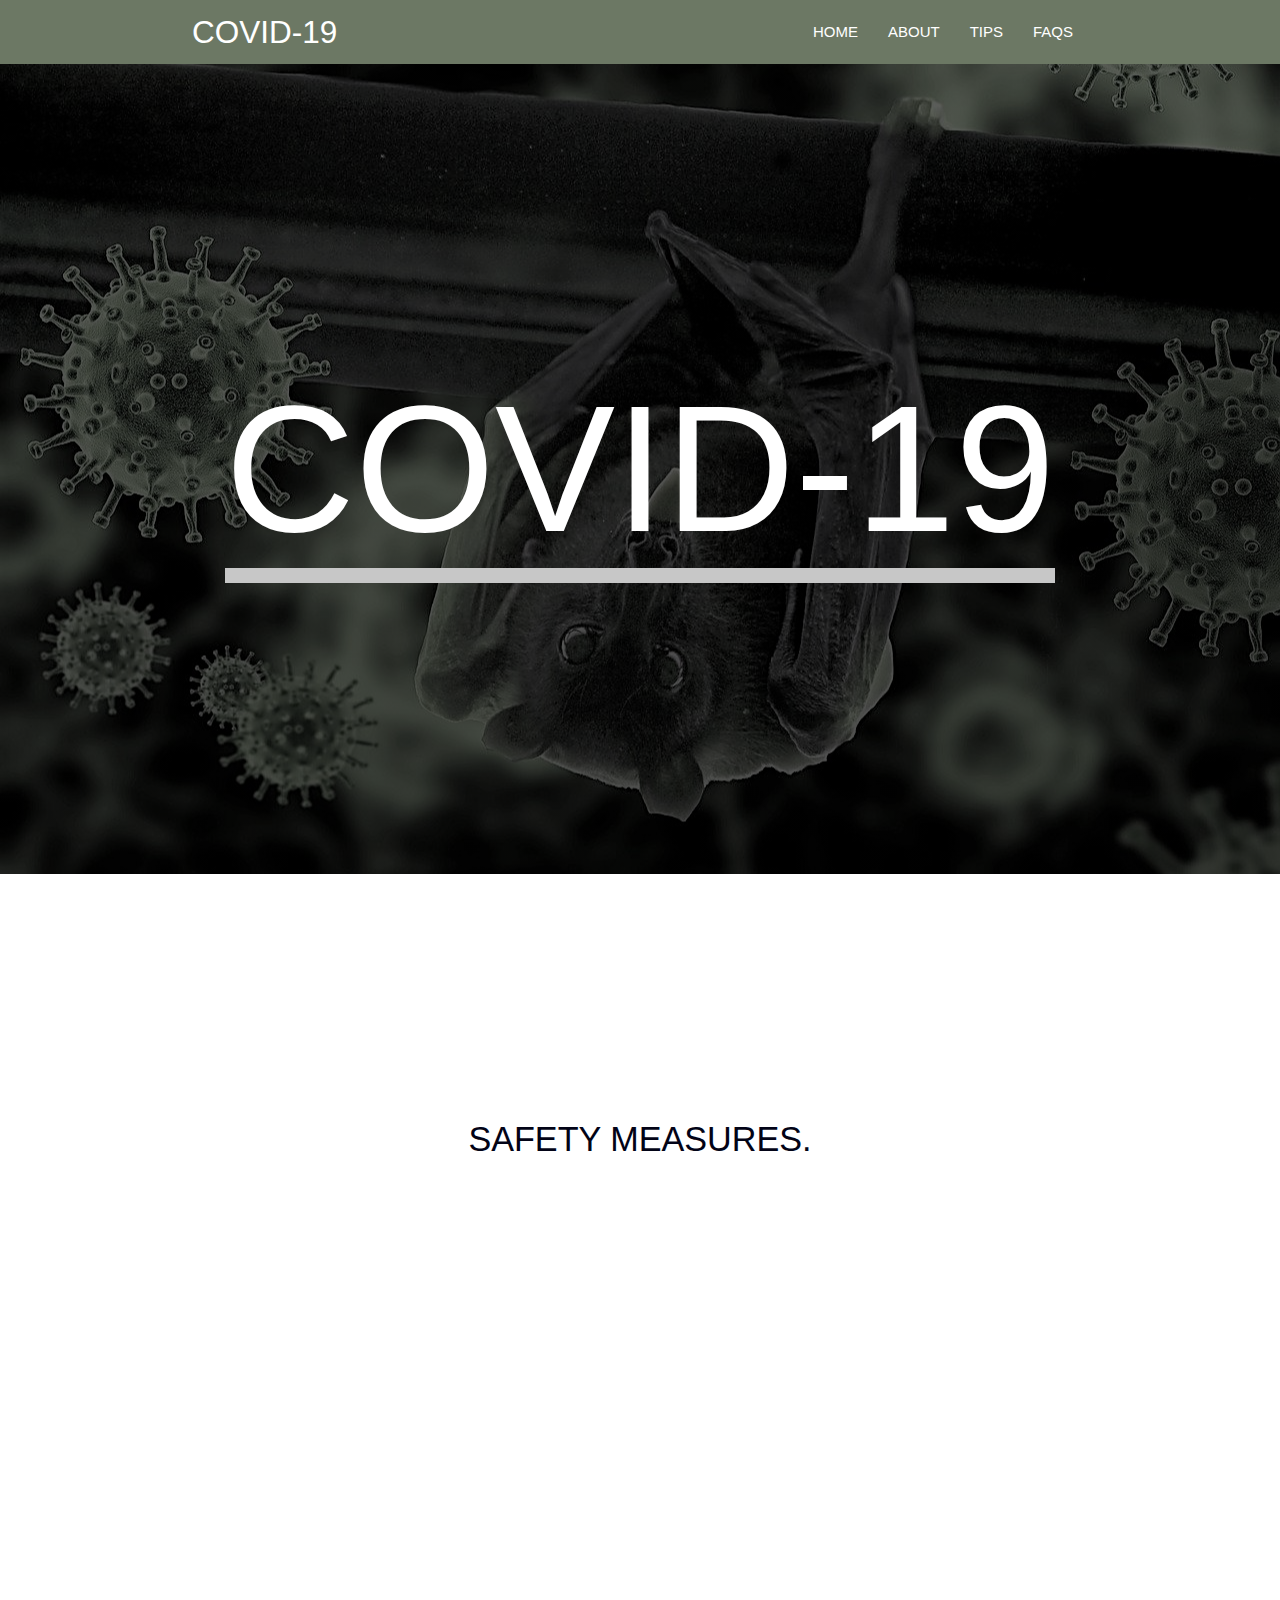
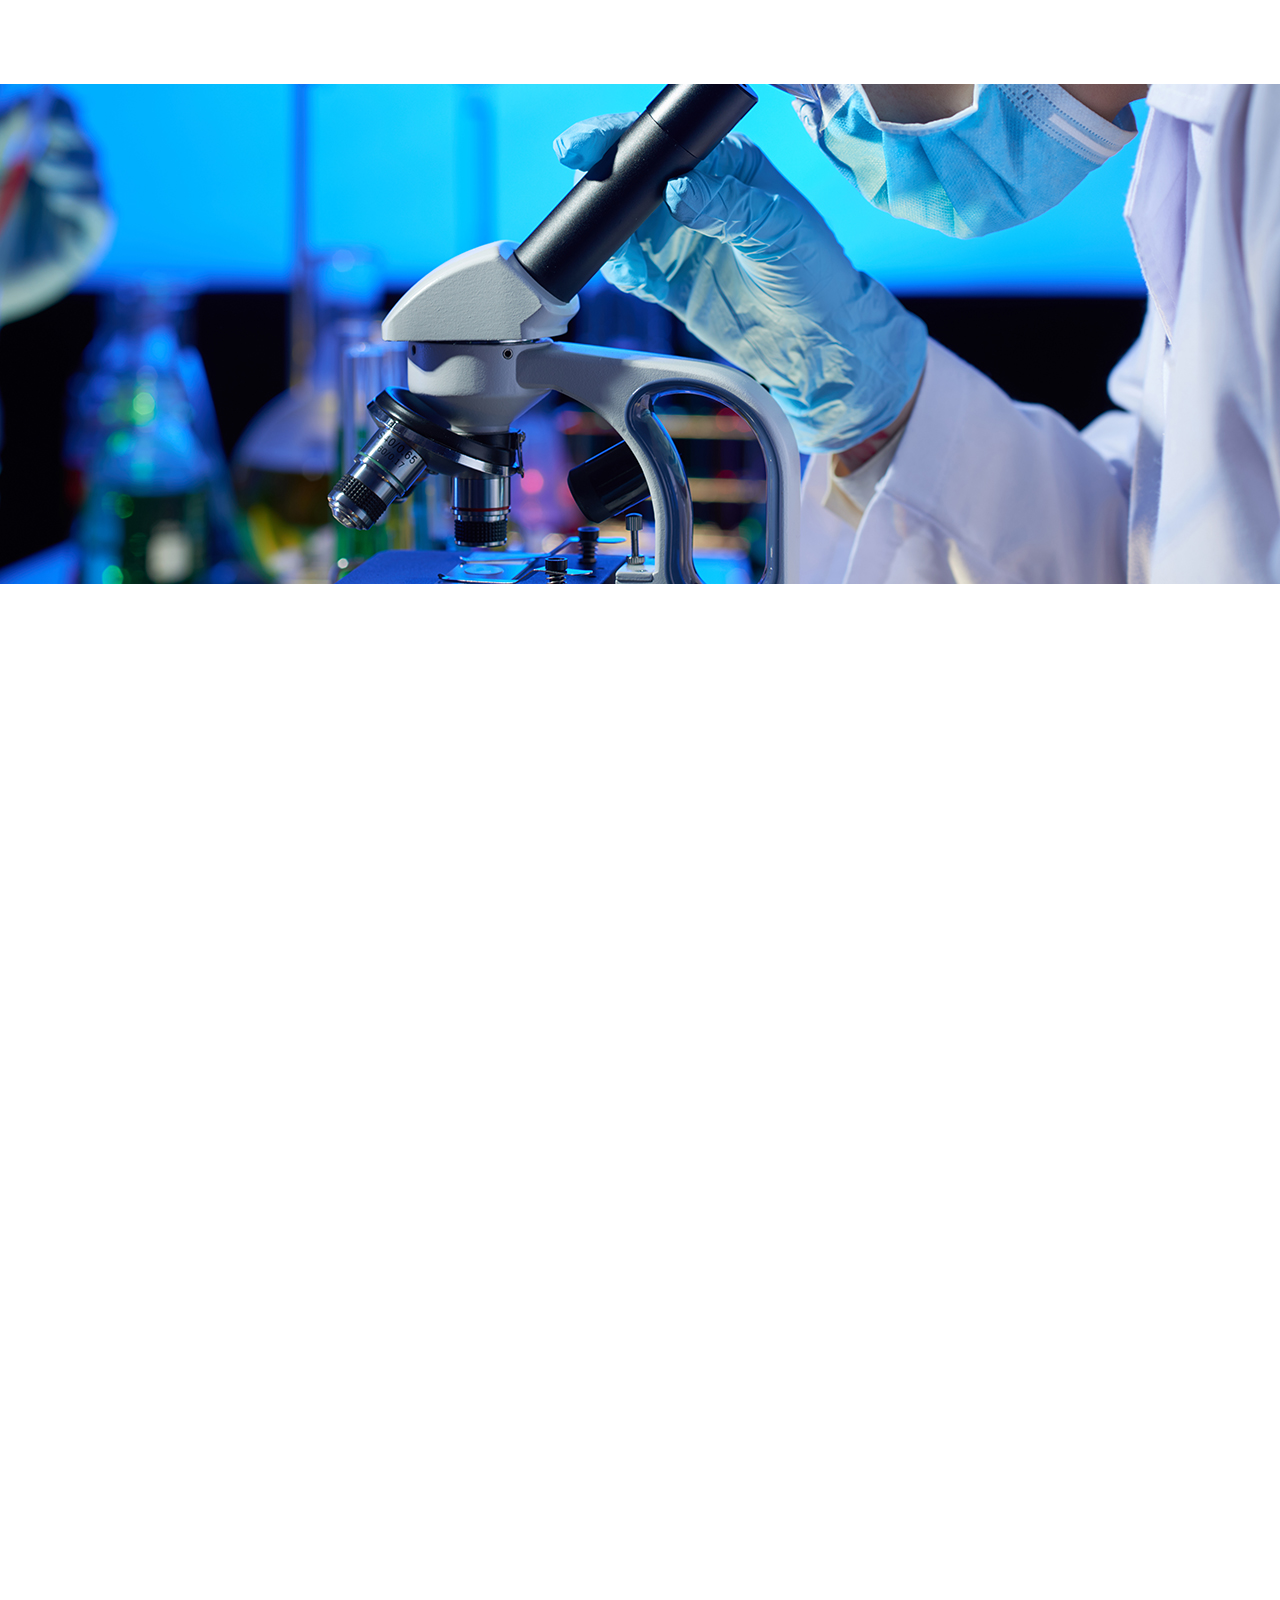
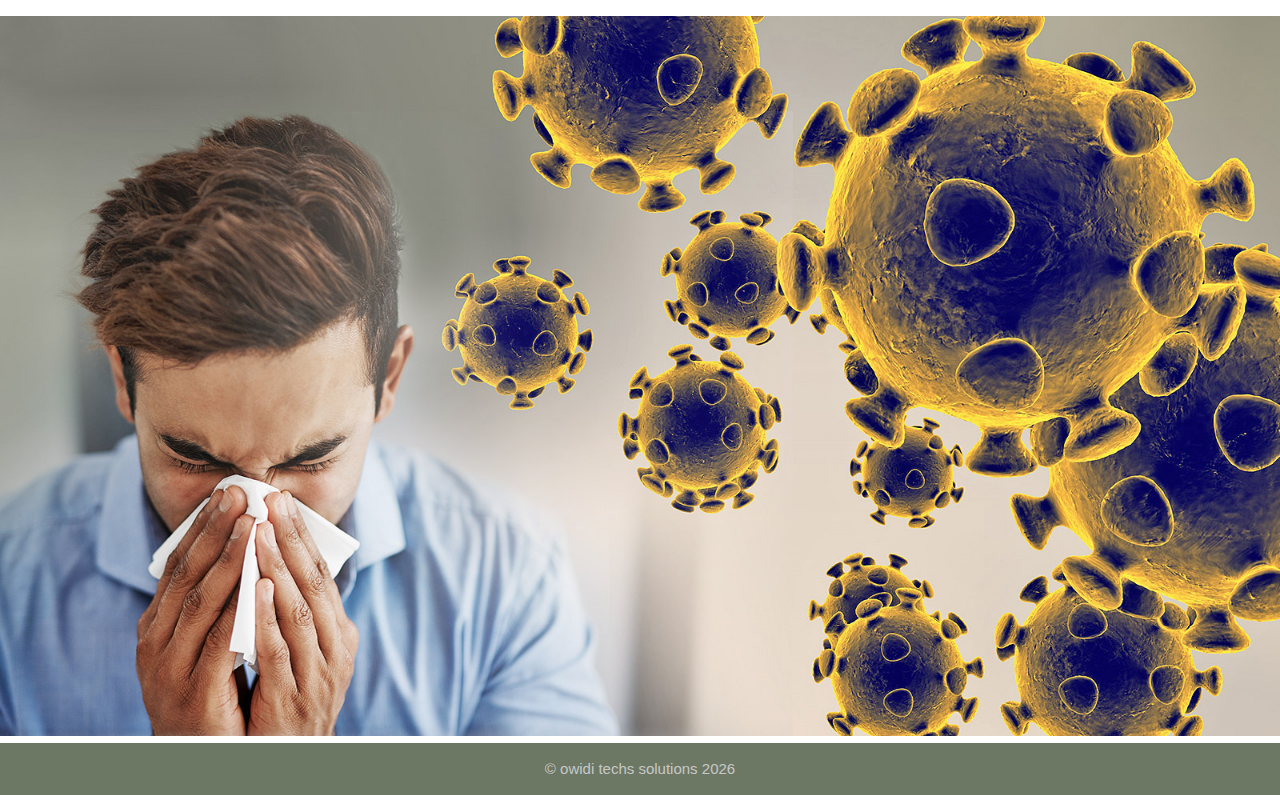
==== commit edf7e18b: "update" ====
--- a/index.html
+++ b/index.html
@@ -22,7 +22,7 @@
     <!-- nav -->
     <nav class="">
         <div class="nav-wrapper container">
-            <a href="#!" class="brand-logo" data-aos="zoom-in">covid-19</a>
+            <a href="#!" class="brand-logo">covid-19</a>
             <a href="#" data-target="mobile-demo" class="sidenav-trigger"><i class="fa fa-bars fa-2x"></i></a>
             <ul class="right hide-on-med-and-down">
                 <li><a href="index.html">Home</a></li>
@@ -44,7 +44,7 @@
     <main>
         <!-- barner area -->
         <section class="showcase">
-            <h2 class="barner">covid-19</h2>
+            <h2 class="barner" data-aos="zoom-in">covid-19</h2>
         </section>
         <!-- end barner -->
 
@@ -147,7 +147,9 @@
         <!-- section demo -->
         <section class="demo">
             <img src="./assets/imgs/posters/coronavirus-graphic-web-feature.jpg" class="responsive-img" alt="">
-            <div class="demo-text" data-aos="zoom-out">
+            <div class="demo-text" data-aos="fade-down"
+            data-aos-easing="linear"
+            data-aos-duration="1500">
                 <h3>STAY HOME. SAVE LIVES.</h3>
                 <small>
                     <h6 class="">help stop corona virus</h6>
@@ -328,11 +330,13 @@
     <script>
         M.AutoInit();
     </script>
-    <script>
-        AOS.init({
-        duration:1200,
-      });
-    </script>
+    <!-- animate aos -->
+<script src="https://unpkg.com/aos@2.3.1/dist/aos.js"></script>
+<script>
+    AOS.init({
+        duration:1500,
+    });
+  </script>
 </body>
 
 </html>